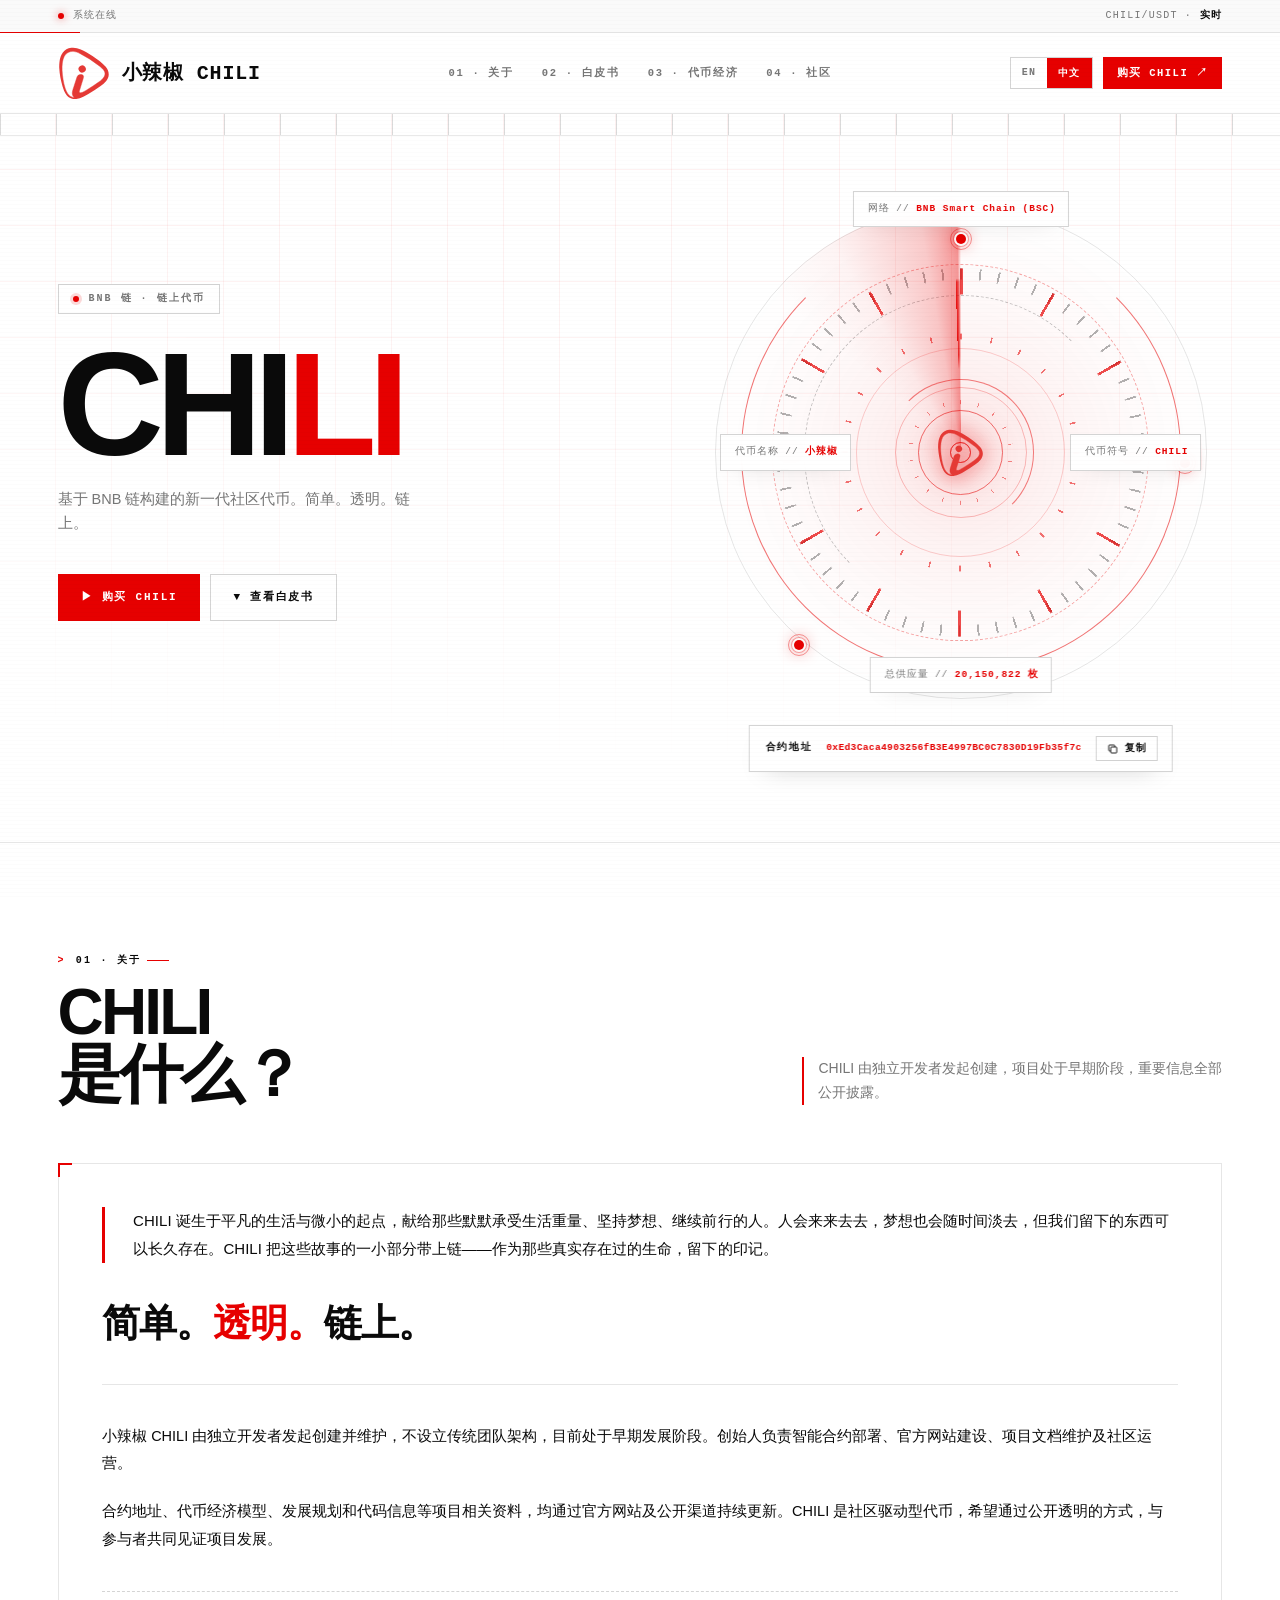
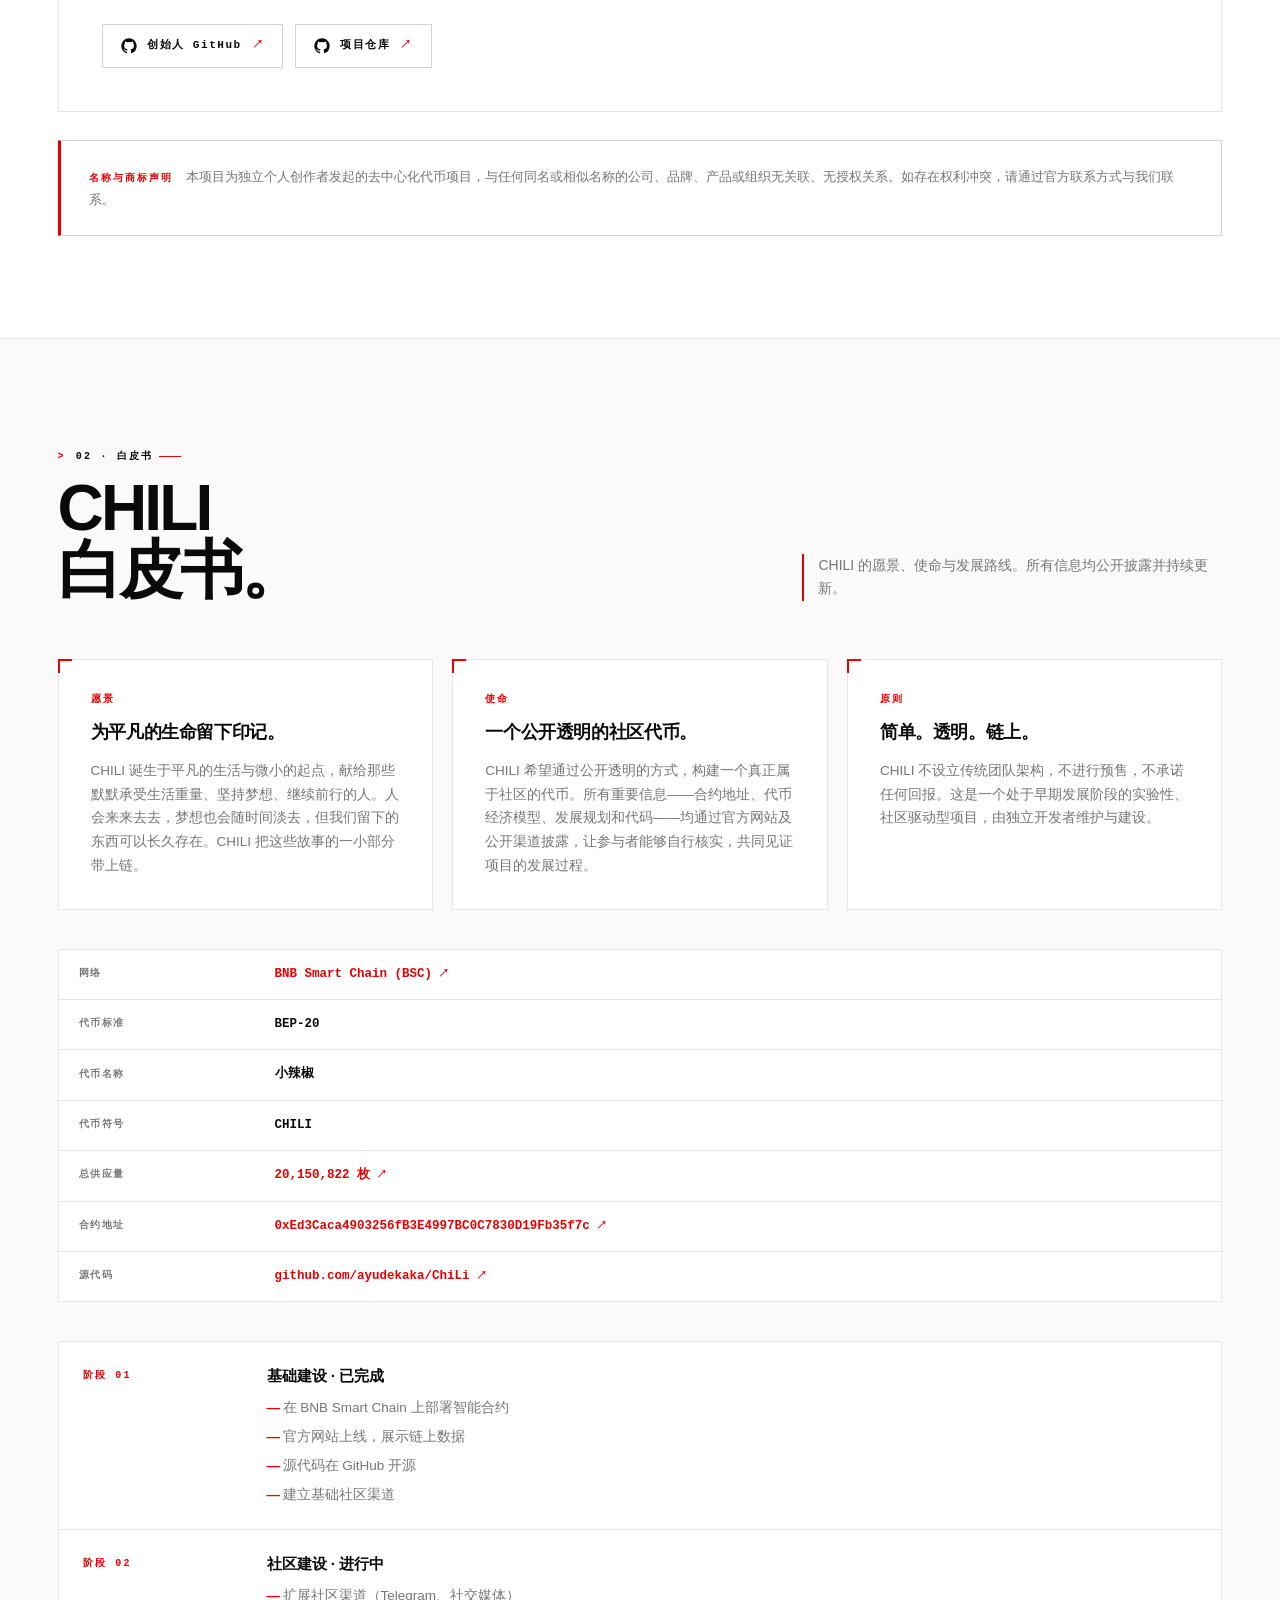
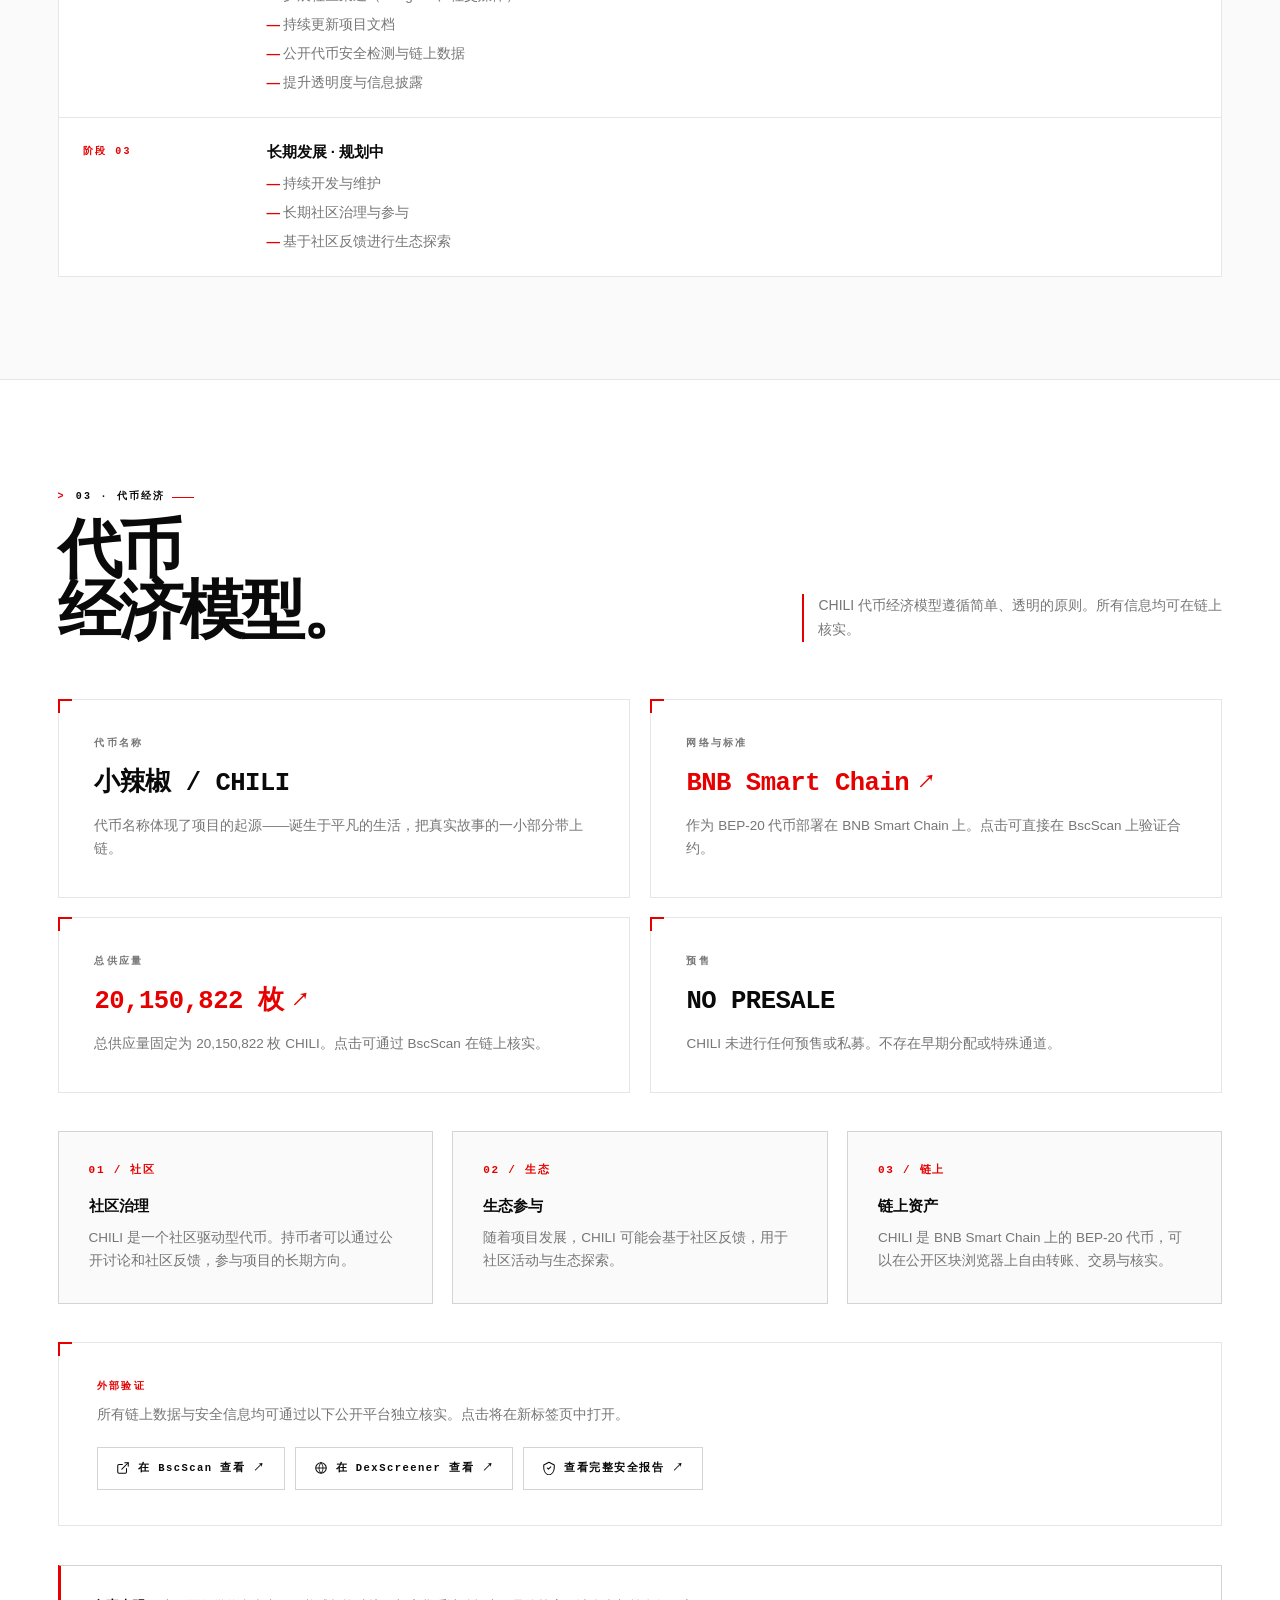
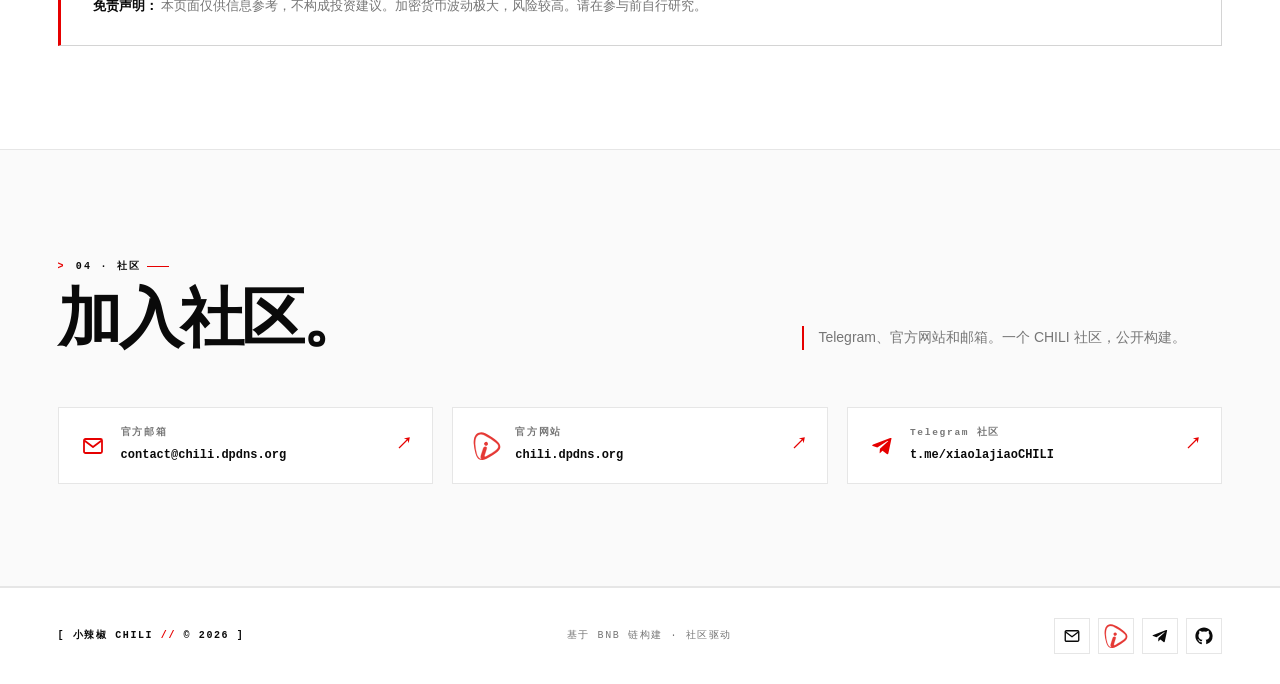
==== index.html @ 94faca59 "Update index.html" ====
<!DOCTYPE html>
<html lang="zh-CN">
<head>
<meta charset="UTF-8">
<meta name="viewport" content="width=device-width, initial-scale=1.0">
<title>小辣椒 CHILI 官方网站</title>

<meta name="description" content="小辣椒 CHILI - 基于 BNB 链构建的社区驱动型代币。简单、透明、链上。">
<meta property="og:title" content="小辣椒 CHILI 官方网站">
<meta property="og:description" content="基于 BNB 链构建的新一代社区代币。简单。透明。链上。">
<meta property="og:type" content="website">
<meta property="og:url" content="https://chili.dpdns.org">
<meta name="twitter:card" content="summary_large_image">

<link rel="icon" type="image/svg+xml" href="logo-red32.svg">
<link rel="apple-touch-icon" href="logo-red32.svg">

<style>

*, *::before, *::after { box-sizing: border-box; }
* { margin: 0; padding: 0; }

html {
  scroll-behavior: smooth;
  -webkit-text-size-adjust: 100%;
}

:root{
  --red:      #e60000;
  --red-hi:   #ff2b2b;
  --red-deep: #8f0000;

  --ink:      #0a0a0a;
  --ink-2:    #1c1c1c;
  --muted:    #767676;
  --muted-2:  #a3a3a3;

  --bg:       #ffffff;
  --bg-2:     #fafafa;
  --bg-3:     #f4f4f4;
  --line:     #e6e6e6;
  --line-2:   #d4d4d4;

  --mono: ui-monospace, SFMono-Regular, "SF Mono", Menlo,
          Consolas, "Liberation Mono", monospace;
  --sans: "Inter", "Helvetica Neue", Arial,
          "PingFang SC", "Microsoft YaHei", sans-serif;

  --pad: clamp(18px, 4.5vw, 60px);
  --sec-y: clamp(70px, 8vw, 120px);
}

body{
  font-family: var(--sans);
  background: var(--bg);
  color: var(--ink);
  line-height: 1.55;
  overflow-x: hidden;
  -webkit-font-smoothing: antialiased;
  font-variant-numeric: tabular-nums;
}

body::before{
  content: "";
  position: fixed;
  inset: 0;
  background: repeating-linear-gradient(
    0deg,
    transparent 0 3px,
    rgba(0,0,0,.012) 3px 4px
  );
  pointer-events: none;
  z-index: 9999;
  mix-blend-mode: multiply;
}

a { color: inherit; text-decoration: none; }

.wrap{
  max-width: 1400px;
  margin-inline: auto;
  padding-inline: var(--pad);
}

section[id]{ scroll-margin-top: 100px; }

@media (prefers-reduced-motion: reduce){
  *, *::before, *::after {
    animation-duration: 0.01ms !important;
    animation-iteration-count: 1 !important;
    transition-duration: 0.01ms !important;
    scroll-behavior: auto !important;
  }
}

/* TOP STATUS BAR */
.topbar{
  border-bottom: 1px solid var(--line);
  background: var(--bg-2);
  position: relative;
}
.topbar::after{
  content: "";
  position: absolute;
  left: 0; bottom: -1px;
  width: 80px; height: 1px;
  background: var(--red);
}
.topbar-inner{
  display: flex;
  align-items: center;
  justify-content: space-between;
  gap: 20px;
  height: 32px;
  font-family: var(--mono);
  font-size: 10px;
  letter-spacing: .12em;
  color: var(--muted);
  white-space: nowrap;
  overflow: hidden;
}
.topbar-inner b{ color: var(--ink); font-weight: 700; margin-left: 6px; }
.topbar-item{ display: inline-flex; align-items: center; gap: 2px; }
.dot{
  display: inline-block;
  width: 6px; height: 6px;
  margin-right: 7px;
  border-radius: 50%;
  background: var(--red);
  box-shadow: 0 0 8px rgba(230,0,0,.6);
  animation: blink 1.6s ease-in-out infinite;
  vertical-align: middle;
}
@keyframes blink{ 50% { opacity: .25; } }

/* NAV */
.navbar{
  position: sticky;
  top: 0;
  z-index: 100;
  background: rgba(255,255,255,.88);
  backdrop-filter: blur(18px) saturate(180%);
  -webkit-backdrop-filter: blur(18px) saturate(180%);
  border-bottom: 1px solid var(--line);
}
.nav-inner{
  display: grid;
  grid-template-columns: 1fr auto 1fr;
  align-items: center;
  gap: 20px;
  height: 80px;
}
.logo{
  justify-self: start;
  font-family: var(--mono);
  font-size: 17px;
  font-weight: 800;
  letter-spacing: .04em;
  color: var(--ink);
  display: inline-flex;
  align-items: center;
  gap: 12px;
}
.logo img{
  display: block;
  width: auto;
  height: 52px;
  max-width: 220px;
  object-fit: contain;
}
.logo-text {
  font-family: var(--mono);
  font-size: 20px;
  font-weight: 800;
  letter-spacing: .04em;
  color: var(--ink);
  white-space: nowrap;
}

.nav-links{
  display: flex;
  align-items: center;
  gap: 2px;
  justify-self: center;
}
.nav-links a{
  padding: 8px 13px;
  font-family: var(--mono);
  font-size: 10.5px;
  font-weight: 600;
  letter-spacing: .16em;
  color: var(--muted);
  transition: color .2s, background .2s;
  position: relative;
}
.nav-links a:hover{
  color: var(--red);
  background: var(--bg-3);
}
.nav-right{
  justify-self: end;
  display: flex;
  align-items: center;
  gap: 10px;
}
.lang-switch{
  display: inline-flex;
  border: 1px solid var(--line-2);
  background: #fff;
  overflow: hidden;
}
.lang-switch button{
  appearance: none;
  background: transparent;
  border: 0;
  padding: 8px 11px;
  font-family: var(--mono);
  font-size: 10px;
  font-weight: 700;
  letter-spacing: .12em;
  color: var(--muted);
  cursor: pointer;
  transition: background .2s, color .2s;
}
.lang-switch button:hover{
  color: var(--ink);
  background: var(--bg-3);
}
.lang-switch button.active{
  background: var(--red);
  color: #fff;
}
.nav-cta{
  display: inline-flex;
  align-items: center;
  gap: 6px;
  padding: 8px 14px;
  background: var(--red);
  color: #fff;
  font-family: var(--mono);
  font-size: 10.5px;
  font-weight: 800;
  letter-spacing: .14em;
  transition: background .25s, transform .25s;
}
.nav-cta:hover{
  background: var(--red-deep);
  transform: translateY(-1px);
}

/* HERO */
.hero{
  position: relative;
  border-bottom: 1px solid var(--line);
  overflow: hidden;
  background: var(--bg);
}
.hero-grid{
  position: absolute;
  inset: 0;
  background-image:
    linear-gradient(rgba(230,0,0,.055) 1px, transparent 1px),
    linear-gradient(90deg, rgba(230,0,0,.055) 1px, transparent 1px);
  background-size: 56px 56px;
  background-position: -1px -1px;
  -webkit-mask-image: radial-gradient(140% 90% at 50% 0%, #000 30%, transparent 100%);
          mask-image: radial-gradient(140% 90% at 50% 0%, #000 30%, transparent 100%);
  pointer-events: none;
}
.hero-ruler{
  position: absolute;
  top: 0; left: 0; right: 0;
  height: 22px;
  border-bottom: 1px solid var(--line);
  background-image: repeating-linear-gradient(
    90deg,
    var(--line-2) 0 1px,
    transparent 1px 56px
  );
  pointer-events: none;
  opacity: .85;
}
.hero-inner{
  position: relative;
  display: grid;
  grid-template-columns: 1.06fr .94fr;
  align-items: center;
  gap: clamp(24px, 4vw, 64px);
  padding-block: clamp(52px, 6vw, 92px) clamp(96px, 10vw, 140px);
  min-height: min(700px, 88vh);
}
.hero-eyebrow{
  display: inline-flex;
  align-items: center;
  gap: 10px;
  padding: 6px 14px;
  border: 1px solid var(--line-2);
  background: #fff;
  font-family: var(--mono);
  font-size: 10px;
  font-weight: 600;
  letter-spacing: .2em;
  color: var(--muted);
}
.hero-eyebrow i{
  width: 6px; height: 6px;
  border-radius: 50%;
  background: var(--red);
  box-shadow: 0 0 0 3px rgba(230,0,0,.15);
  animation: pulse 2.2s ease-in-out infinite;
}
@keyframes pulse{ 50% { box-shadow: 0 0 0 9px rgba(230,0,0,0); } }
.hero-title{
  font-family: var(--sans);
  font-size: clamp(76px, 11.5vw, 176px);
  line-height: .82;
  letter-spacing: -.055em;
  font-weight: 900;
  color: var(--ink);
  margin: clamp(20px, 2.4vw, 30px) 0 clamp(18px, 1.8vw, 26px);
  position: relative;
}
.hero-title span{ color: var(--red); }
.hero-desc{
  max-width: 44ch;
  font-size: clamp(14.5px, 1.05vw, 16.5px);
  line-height: 1.65;
  color: var(--muted);
}
.hero-actions{
  display: flex;
  flex-wrap: wrap;
  gap: 10px;
  margin-top: clamp(26px, 3vw, 38px);
}
.btn{
  display: inline-flex;
  align-items: center;
  justify-content: center;
  gap: 8px;
  padding: 14px 22px;
  border: 1px solid transparent;
  font-family: var(--mono);
  font-size: 11px;
  font-weight: 800;
  letter-spacing: .16em;
  transition: transform .22s, background .22s,
              border-color .22s, color .22s;
  position: relative;
  cursor: pointer;
}
.btn-primary{
  background: var(--red);
  color: #fff;
}
.btn-primary:hover{
  background: var(--red-deep);
  transform: translateY(-2px);
}
.btn-outline{
  background: #fff;
  border-color: var(--line-2);
  color: var(--ink);
}
.btn-outline:hover{
  border-color: var(--ink);
  background: var(--bg-3);
  transform: translateY(-2px);
}

/* HERO VISUAL */
.hero-visual{
  position: relative;
  width: 100%;
  max-width: 620px;
  aspect-ratio: 1 / 1;
  justify-self: center;
  display: grid;
  place-items: center;
  isolation: isolate;
}
.hero-visual::before{
  content: "";
  position: absolute;
  width: 100%;
  aspect-ratio: 1;
  border-radius: 50%;
  background: radial-gradient(circle,
    rgba(230,0,0,.1) 0%,
    rgba(230,0,0,.045) 28%,
    rgba(230,0,0,.015) 48%,
    transparent 68%);
  filter: blur(14px);
  z-index: 0;
}
.hv-ticks{
  position: absolute;
  inset: 0;
  border-radius: 50%;
  background: repeating-conic-gradient(
    from 0deg,
    rgba(0,0,0,.3) 0deg 0.6deg,
    transparent 0.6deg 6deg
  );
  -webkit-mask: radial-gradient(circle,
    transparent 46.5%, #000 47%, #000 49.6%, transparent 50%);
          mask: radial-gradient(circle,
    transparent 46.5%, #000 47%, #000 49.6%, transparent 50%);
  pointer-events: none;
}
.hv-ticks-major{
  position: absolute;
  inset: 0;
  border-radius: 50%;
  background: repeating-conic-gradient(
    from 0deg,
    rgba(230,0,0,.7) 0deg 0.9deg,
    transparent 0.9deg 30deg
  );
  -webkit-mask: radial-gradient(circle,
    transparent 42.5%, #000 43%, #000 49.6%, transparent 50%);
          mask: radial-gradient(circle,
    transparent 42.5%, #000 43%, #000 49.6%, transparent 50%);
  pointer-events: none;
}
.hv-ticks-inner{
  position: absolute;
  inset: 18%;
  border-radius: 50%;
  background: repeating-conic-gradient(
    from 0deg,
    rgba(230,0,0,.55) 0deg 0.8deg,
    transparent 0.8deg 15deg
  );
  -webkit-mask: radial-gradient(circle,
    transparent 47.5%, #000 48%, #000 50%, transparent 50.4%);
          mask: radial-gradient(circle,
    transparent 47.5%, #000 48%, #000 50%, transparent 50.4%);
  pointer-events: none;
}
.hv-ticks-center{
  position: absolute;
  inset: 36%;
  border-radius: 50%;
  background: repeating-conic-gradient(
    from 0deg,
    rgba(230,0,0,.45) 0deg 1deg,
    transparent 1deg 20deg
  );
  -webkit-mask: radial-gradient(circle,
    transparent 46%, #000 47%, #000 50%, transparent 51%);
          mask: radial-gradient(circle,
    transparent 46%, #000 47%, #000 50%, transparent 51%);
  pointer-events: none;
}
.hv-ring-outer{
  position: absolute;
  inset: 3%;
  border-radius: 50%;
  border: 1px solid rgba(0,0,0,.1);
  pointer-events: none;
}
.hv-ring-mid{
  position: absolute;
  inset: 14%;
  border-radius: 50%;
  border: 1px dashed rgba(230,0,0,.35);
  pointer-events: none;
}
.hv-ring-inner{
  position: absolute;
  inset: 30%;
  border-radius: 50%;
  border: 1px solid rgba(230,0,0,.18);
  pointer-events: none;
}
.hv-orbit-a{
  position: absolute;
  inset: 8%;
  border-radius: 50%;
  border: 1.5px solid rgba(230,0,0,.55);
  border-top-color: transparent;
  animation: hvSpin 22s linear infinite;
  pointer-events: none;
}
.hv-orbit-b{
  position: absolute;
  inset: 20%;
  border-radius: 50%;
  border: 1px dashed rgba(0,0,0,.24);
  border-bottom-color: transparent;
  border-right-color: transparent;
  animation: hvSpin 32s linear infinite reverse;
  pointer-events: none;
}
.hv-orbit-c{
  position: absolute;
  inset: 36%;
  border-radius: 50%;
  border: 1px solid rgba(230,0,0,.5);
  border-left-color: transparent;
  border-bottom-color: transparent;
  animation: hvSpin 14s linear infinite;
  pointer-events: none;
}
@keyframes hvSpin{ to { transform: rotate(360deg); } }
.hv-scan{
  position: absolute;
  inset: 3%;
  border-radius: 50%;
  background: conic-gradient(
    from 0deg,
    transparent 0deg,
    transparent 310deg,
    rgba(230,0,0,.04) 328deg,
    rgba(230,0,0,.2) 350deg,
    rgba(230,0,0,.4) 359deg,
    transparent 360deg
  );
  animation: hvSpin 9s linear infinite;
  pointer-events: none;
  z-index: 3;
}
.hv-scan::after{
  content: "";
  position: absolute;
  inset: 0;
  border-radius: 50%;
  background: conic-gradient(
    from 358.2deg,
    rgba(230,0,0,.9) 0deg,
    transparent 1.8deg,
    transparent 360deg
  );
  -webkit-mask: radial-gradient(circle,
    transparent 24%, #000 28%, #000 49%, transparent 50%);
          mask: radial-gradient(circle,
    transparent 24%, #000 28%, #000 49%, transparent 50%);
}

.hv-core{
  position: relative;
  z-index: 6;
  width: 9%;
  aspect-ratio: 1;
  display: grid;
  place-items: center;
  animation: hvCorePulse 2.6s ease-in-out infinite;
}
.hv-core img{
  width: 100%;
  height: 100%;
  display: block;
  object-fit: contain;
  filter: drop-shadow(0 0 10px rgba(230,0,0,.75))
          drop-shadow(0 0 22px rgba(230,0,0,.35));
}
.hv-core::before{
  content: "";
  position: absolute;
  inset: -40%;
  border-radius: 50%;
  border: 1px solid rgba(230,0,0,.55);
  animation: hvRing 2.6s ease-out infinite;
  pointer-events: none;
}
.hv-core::after{
  content: "";
  position: absolute;
  inset: -90%;
  border-radius: 50%;
  border: 1px solid rgba(230,0,0,.25);
  animation: hvRing 2.6s ease-out 1.3s infinite;
  pointer-events: none;
}
@keyframes hvCorePulse{
  0%, 100% { transform: scale(1); }
  50%      { transform: scale(1.1); }
}
@keyframes hvRing{
  0%   { transform: scale(.7); opacity: .9; }
  100% { transform: scale(1.6); opacity: 0; }
}

.hv-halo{
  position: absolute;
  width: 4%;
  aspect-ratio: 1;
  border-radius: 50%;
  border: 1px solid rgba(230,0,0,.5);
  z-index: 5;
  pointer-events: none;
  animation: hvHalo 4.4s ease-out infinite;
}
.hv-halo-2{ animation-delay: 2.2s; }
@keyframes hvHalo{
  0%   { transform: scale(.8); opacity: .85; }
  100% { transform: scale(7); opacity: 0; }
}
.hv-node{
  position: absolute;
  width: 12px; height: 12px;
  z-index: 7;
  pointer-events: none;
}
.hv-node::before{
  content: "";
  position: absolute;
  inset: 50%;
  width: 10px; height: 10px;
  margin: -5px 0 0 -5px;
  border-radius: 50%;
  background: var(--red);
  box-shadow:
    0 0 0 2px rgba(255,255,255,.95),
    0 0 0 3px rgba(230,0,0,.3),
    0 0 16px rgba(230,0,0,.9);
  animation: hvNodePulse 3s ease-in-out infinite;
}
.hv-node::after{
  content: "";
  position: absolute;
  inset: 50%;
  width: 22px; height: 22px;
  margin: -11px 0 0 -11px;
  border: 1px solid rgba(230,0,0,.4);
  border-radius: 50%;
  animation: hvNodeHalo 3s ease-out infinite;
}
@keyframes hvNodePulse{ 50% { transform: scale(.6); opacity: .65; } }
@keyframes hvNodeHalo{
  0%   { transform: scale(.55); opacity: .9; }
  100% { transform: scale(1.7); opacity: 0; }
}
.hv-node-1{ top: 8%;  left: 50%; margin-left: -6px; }
.hv-node-1::before{ animation-delay: 0s; }
.hv-node-2{ top: 52%;  right: 6%; margin-top: -6px; }
.hv-node-2::before{ animation-delay: 1.1s; }
.hv-node-3{ bottom: 12%; left: 18%; }
.hv-node-3::before{ animation-delay: 2.2s; }

/* READOUT */
.readout{
  position: absolute;
  z-index: 8;
  padding: 8px 12px 8px 14px;
  border: 1px solid var(--line-2);
  background: rgba(255,255,255,.94);
  backdrop-filter: blur(10px);
  -webkit-backdrop-filter: blur(10px);
  font-family: var(--mono);
  font-size: 9.5px;
  line-height: 1.9;
  letter-spacing: .1em;
  color: var(--muted);
  white-space: nowrap;
  box-shadow: 0 8px 22px -16px rgba(0,0,0,.35);
}
.readout b{ color: var(--ink); font-weight: 700; }
.readout b.red{ color: var(--red); }

.readout-1{ top: 0;    left: 50%; transform: translateX(-50%); }
.readout-2{ top: 50%;  left: 4%;  transform: translateY(-50%); }
.readout-5{ top: 50%;  right: 4%; transform: translateY(-50%); }
.readout-3{ bottom: 4%; left: 50%; transform: translateX(-50%); }

.contract-strip{
  position: absolute;
  left: 50%;
  bottom: -58px;
  transform: translateX(-50%);
  z-index: 9;
  display: inline-flex;
  align-items: center;
  gap: 14px;
  padding: 10px 14px 10px 16px;
  border: 1px solid var(--line-2);
  background: rgba(255,255,255,.96);
  backdrop-filter: blur(10px);
  -webkit-backdrop-filter: blur(10px);
  font-family: var(--mono);
  font-size: 9.5px;
  letter-spacing: .08em;
  color: var(--muted);
  white-space: nowrap;
  box-shadow: 0 10px 26px -18px rgba(0,0,0,.35);
}
.contract-strip-label{
  font-weight: 700;
  letter-spacing: .18em;
  color: var(--ink);
}
.contract-strip-value{
  color: var(--red);
  font-weight: 700;
  letter-spacing: .04em;
}
.contract-strip-copy{
  display: inline-flex;
  align-items: center;
  gap: 6px;
  padding: 5px 10px;
  border: 1px solid var(--line-2);
  background: #fff;
  color: var(--ink);
  font-family: var(--mono);
  font-size: 9.5px;
  font-weight: 700;
  letter-spacing: .12em;
  cursor: pointer;
  transition: color .2s, border-color .2s, background .2s;
}
.contract-strip-copy:hover{
  color: var(--red);
  border-color: var(--red);
  background: var(--bg-2);
}
.contract-strip-copy svg{
  width: 12px;
  height: 12px;
  display: block;
}
.contract-strip-copy.copied{
  color: var(--red);
  border-color: var(--red);
  background: var(--bg-2);
}

/* SECTION */
.section{
  padding-block: var(--sec-y);
  border-bottom: 1px solid var(--line);
  position: relative;
  background: #ffffff;
}
.section--soft{ background: var(--bg-2); }

.section-head{
  display: grid;
  grid-template-columns: minmax(0, 1fr) minmax(0, 420px);
  align-items: end;
  gap: clamp(20px, 4vw, 60px);
  margin-bottom: clamp(36px, 4.5vw, 64px);
  position: relative;
  z-index: 1;
}
.section-tag{
  display: inline-flex;
  align-items: center;
  gap: 10px;
  margin-bottom: 14px;
  font-family: var(--mono);
  font-size: 10px;
  font-weight: 700;
  letter-spacing: .22em;
  color: var(--ink);
}
.section-tag::before{
  content: ">";
  color: var(--red);
  font-weight: 900;
}
.section-tag::after{
  content: "";
  width: 22px; height: 1px;
  background: var(--red);
  margin-left: -4px;
}
.section-title{
  font-size: clamp(38px, 5vw, 64px);
  line-height: .96;
  letter-spacing: -.045em;
  font-weight: 900;
  color: var(--ink);
  position: relative;
}
.section-lead{
  font-size: clamp(14px, 1.02vw, 15.5px);
  line-height: 1.7;
  color: var(--muted);
  padding-left: 14px;
  border-left: 2px solid var(--red);
}

/* ================= 关于 区域（与其他页面统一风格） ================= */

/* 主卡片：与 wp-card / token-verify 一致的左上角标 */
.about-card{
  padding: clamp(28px, 3.4vw, 48px);
  border: 1px solid var(--line);
  background: #fff;
  position: relative;
}
.about-card::before{
  content: "";
  position: absolute;
  top: -1px; left: -1px;
  width: 14px; height: 14px;
  border-top: 2px solid var(--red);
  border-left: 2px solid var(--red);
}

/* 宣言引文 */
.about-quote{
  margin: 0 0 clamp(28px, 3vw, 40px) 0;
  padding-left: clamp(20px, 2.4vw, 28px);
  border-left: 3px solid var(--red);
}
.about-quote p{
  font-size: clamp(15px, 1.08vw, 17px);
  line-height: 1.85;
  color: var(--ink);
  font-weight: 500;
  letter-spacing: .003em;
}

/* 口号 */
.about-slogan{
  margin: 0 0 clamp(28px, 3vw, 40px);
  padding-bottom: clamp(28px, 3vw, 40px);
  border-bottom: 1px solid var(--line);
  font-size: clamp(26px, 3vw, 40px);
  line-height: 1.15;
  letter-spacing: -.025em;
  font-weight: 900;
  color: var(--ink);
}
.about-slogan em{
  font-style: normal;
  color: var(--red);
}

/* 说明段落 */
.about-body{
  display: flex;
  flex-direction: column;
  gap: clamp(14px, 1.6vw, 20px);
}
.about-body p{
  font-size: clamp(14.5px, 1.05vw, 16px);
  line-height: 1.9;
  color: var(--ink);
}

/* 链接按钮行 */
.about-cta{
  margin-top: clamp(28px, 3vw, 40px);
  padding-top: clamp(24px, 2.8vw, 32px);
  border-top: 1px dashed var(--line-2);
  display: flex;
  flex-wrap: wrap;
  gap: 12px;
}
.about-cta-link{
  display: inline-flex;
  align-items: center;
  gap: 10px;
  padding: 12px 18px;
  border: 1px solid var(--line-2);
  background: #fff;
  font-family: var(--mono);
  font-size: 11px;
  font-weight: 700;
  letter-spacing: .14em;
  color: var(--ink);
  transition: border-color .22s, color .22s, background .22s, transform .22s;
}
.about-cta-link:hover{
  border-color: var(--red);
  color: var(--red);
  background: var(--bg-2);
  transform: translateY(-1px);
}
.about-cta-link svg{
  width: 16px;
  height: 16px;
  display: block;
  flex: 0 0 auto;
}
.about-cta-link::after{
  content: "↗";
  color: var(--red);
  font-weight: 900;
}

/* 脚注：商标声明（与 token-disclaimer 一致） */
.about-footnote{
  margin-top: clamp(20px, 2.4vw, 28px);
  padding: clamp(18px, 2.2vw, 24px) clamp(20px, 2.4vw, 28px);
  border: 1px solid var(--line-2);
  border-left: 3px solid var(--red);
  background: #fff;
  font-size: clamp(12.5px, 1vw, 14px);
  line-height: 1.8;
  color: var(--muted);
}
.about-footnote .label{
  display: inline-block;
  font-family: var(--mono);
  font-size: 10px;
  font-weight: 700;
  letter-spacing: .2em;
  color: var(--red);
  margin-right: 10px;
  text-transform: uppercase;
}

/* ================= 关于 结束 ================= */

/* 白皮书 */
.wp-grid{
  display: grid;
  grid-template-columns: repeat(3, 1fr);
  gap: clamp(14px, 1.5vw, 20px);
}
.wp-card{
  padding: clamp(22px, 2.6vw, 32px);
  border: 1px solid var(--line);
  background: #fff;
  position: relative;
}
.wp-card::before{
  content: "";
  position: absolute;
  top: -1px; left: -1px;
  width: 14px; height: 14px;
  border-top: 2px solid var(--red);
  border-left: 2px solid var(--red);
}
.wp-card-tag{
  font-family: var(--mono);
  font-size: 10px;
  font-weight: 700;
  letter-spacing: .22em;
  color: var(--red);
  margin-bottom: 12px;
}
.wp-card-title{
  font-size: clamp(17px, 1.4vw, 20px);
  font-weight: 800;
  letter-spacing: -.02em;
  color: var(--ink);
  margin-bottom: 12px;
}
.wp-card p{
  font-size: clamp(13.5px, 1vw, 15px);
  line-height: 1.75;
  color: var(--muted);
}

.wp-tech{
  margin-top: clamp(28px, 3vw, 40px);
  border: 1px solid var(--line);
  background: #fff;
}
.wp-tech-row{
  display: grid;
  grid-template-columns: minmax(0, 180px) minmax(0, 1fr);
  gap: 16px;
  padding: 15px 20px;
  border-bottom: 1px solid var(--line);
  align-items: center;
}
.wp-tech-row:last-child{ border-bottom: none; }
.wp-tech-label{
  font-family: var(--mono);
  font-size: 9.5px;
  font-weight: 700;
  letter-spacing: .16em;
  color: var(--muted);
}
.wp-tech-value{
  font-family: var(--mono);
  font-size: 12.5px;
  font-weight: 700;
  color: var(--ink);
  word-break: break-all;
}
.wp-tech-value.red{ color: var(--red); }

.wp-tech-value.link{
  color: var(--red);
  display: inline-flex;
  align-items: center;
  gap: 6px;
  transition: color .2s;
}
.wp-tech-value.link:hover{
  color: var(--red-deep);
}
.wp-tech-value.link::after{
  content: "↗";
  font-weight: 900;
  font-size: 11px;
}

.wp-roadmap{
  margin-top: clamp(28px, 3vw, 40px);
  border: 1px solid var(--line);
  background: #fff;
}
.wp-roadmap-item{
  display: grid;
  grid-template-columns: minmax(0, 160px) minmax(0, 1fr);
  gap: 24px;
  padding: 22px 24px;
  border-bottom: 1px solid var(--line);
  align-items: start;
}
.wp-roadmap-item:last-child{ border-bottom: none; }
.wp-roadmap-phase{
  font-family: var(--mono);
  font-size: 10px;
  font-weight: 700;
  letter-spacing: .22em;
  color: var(--red);
  padding-top: 4px;
}
.wp-roadmap-body h4{
  font-size: 15px;
  font-weight: 800;
  color: var(--ink);
  margin-bottom: 10px;
}
.wp-roadmap-body ul{
  list-style: none;
  display: flex;
  flex-direction: column;
  gap: 6px;
}
.wp-roadmap-body li{
  font-size: 13.5px;
  line-height: 1.7;
  color: var(--muted);
  padding-left: 16px;
  position: relative;
}
.wp-roadmap-body li::before{
  content: "—";
  position: absolute;
  left: 0;
  color: var(--red);
  font-weight: 700;
}

/* 代币经济 */
.token-grid{
  display: grid;
  grid-template-columns: repeat(2, 1fr);
  gap: clamp(14px, 1.5vw, 20px);
}
.token-card{
  padding: clamp(24px, 2.8vw, 36px);
  border: 1px solid var(--line);
  background: #fff;
  position: relative;
  display: block;
  transition: border-color .25s, transform .25s, box-shadow .25s;
}
.token-card::before{
  content: "";
  position: absolute;
  top: -1px; left: -1px;
  width: 14px; height: 14px;
  border-top: 2px solid var(--red);
  border-left: 2px solid var(--red);
}
a.token-card:hover{
  border-color: var(--red);
  transform: translateY(-2px);
  box-shadow: 0 12px 28px -22px rgba(230,0,0,.55);
}
.token-card-label{
  font-family: var(--mono);
  font-size: 10px;
  font-weight: 700;
  letter-spacing: .22em;
  color: var(--muted);
  margin-bottom: 12px;
}
.token-card-value{
  font-family: var(--mono);
  font-size: clamp(20px, 2vw, 28px);
  font-weight: 800;
  color: var(--ink);
  letter-spacing: -.02em;
  word-break: break-all;
}
.token-card-value.red{ color: var(--red); }
.token-card-value.link{
  color: var(--red);
  display: inline-flex;
  align-items: center;
  gap: 8px;
}
.token-card-value.link::after{
  content: "↗";
  font-weight: 900;
  font-size: 0.7em;
}
.token-card-sub{
  font-size: 13.5px;
  line-height: 1.7;
  color: var(--muted);
  margin-top: 12px;
}

.token-use{
  margin-top: clamp(28px, 3vw, 40px);
  display: grid;
  grid-template-columns: repeat(3, 1fr);
  gap: clamp(14px, 1.5vw, 20px);
}
.token-use-item{
  padding: clamp(22px, 2.4vw, 30px);
  border: 1px solid var(--line-2);
  background: var(--bg-2);
}
.token-use-icon{
  font-family: var(--mono);
  font-size: 11px;
  font-weight: 900;
  color: var(--red);
  letter-spacing: .16em;
  margin-bottom: 14px;
}
.token-use-title{
  font-size: 15px;
  font-weight: 800;
  color: var(--ink);
  margin-bottom: 10px;
}
.token-use p{
  font-size: 13.5px;
  line-height: 1.7;
  color: var(--muted);
}

.token-verify{
  margin-top: clamp(28px, 3vw, 40px);
  padding: clamp(24px, 2.8vw, 36px) clamp(24px, 3vw, 40px);
  border: 1px solid var(--line);
  background: #fff;
  position: relative;
}
.token-verify::before{
  content: "";
  position: absolute;
  top: -1px; left: -1px;
  width: 14px; height: 14px;
  border-top: 2px solid var(--red);
  border-left: 2px solid var(--red);
}
.token-verify-title{
  font-family: var(--mono);
  font-size: 10px;
  font-weight: 700;
  letter-spacing: .22em;
  color: var(--red);
  margin-bottom: 10px;
}
.token-verify-desc{
  font-size: clamp(13.5px, 1vw, 15px);
  line-height: 1.7;
  color: var(--muted);
  margin-bottom: 20px;
}
.token-verify-actions{
  display: flex;
  flex-wrap: wrap;
  gap: 10px;
}
.verify-action{
  display: inline-flex;
  align-items: center;
  gap: 8px;
  padding: 12px 18px;
  border: 1px solid var(--line-2);
  background: #fff;
  font-family: var(--mono);
  font-size: 10.5px;
  font-weight: 700;
  letter-spacing: .14em;
  color: var(--ink);
  transition: color .2s, border-color .2s, background .2s, transform .2s;
}
.verify-action:hover{
  color: var(--red);
  border-color: var(--red);
  background: var(--bg-2);
  transform: translateY(-1px);
}
.verify-action svg{
  width: 14px;
  height: 14px;
  display: block;
}

.token-disclaimer{
  margin-top: clamp(28px, 3vw, 40px);
  padding: clamp(20px, 2.4vw, 28px) clamp(22px, 2.6vw, 32px);
  border: 1px solid var(--line-2);
  border-left: 3px solid var(--red);
  background: #fff;
}
.token-disclaimer p{
  font-size: clamp(13px, 1vw, 14.5px);
  line-height: 1.8;
  color: var(--muted);
}
.token-disclaimer strong{
  color: var(--ink);
  font-weight: 800;
}

/* 社区 */
.contact-links{
  display: grid;
  grid-template-columns: repeat(3, 1fr);
  gap: clamp(14px, 1.5vw, 20px);
  margin-top: clamp(28px, 3vw, 40px);
  position: relative;
  z-index: 1;
}
.contact-link{
  display: flex;
  align-items: center;
  justify-content: space-between;
  gap: 16px;
  padding: 18px 20px;
  border: 1px solid var(--line);
  background: #fff;
  transition: transform .25s, border-color .25s, box-shadow .25s;
}
.contact-link:hover{
  transform: translateY(-3px);
  border-color: var(--red);
  box-shadow: 0 12px 28px -22px rgba(230,0,0,.55);
}
.contact-link-main{
  display: flex;
  align-items: center;
  gap: 14px;
  min-width: 0;
}
.contact-link-icon{
  width: 28px;
  height: 28px;
  flex: 0 0 28px;
  display: grid;
  place-items: center;
  color: var(--red);
}
.contact-link-icon img{
  width: 28px;
  height: 28px;
  display: block;
  object-fit: contain;
}
.contact-link-icon svg{
  width: 24px;
  height: 24px;
  display: block;
}
.contact-link-label{
  font-family: var(--mono);
  font-size: 9.5px;
  font-weight: 700;
  letter-spacing: .18em;
  color: var(--muted);
}
.contact-link-value{
  margin-top: 5px;
  font-family: var(--mono);
  font-size: 12px;
  font-weight: 700;
  color: var(--ink);
  word-break: break-all;
}
.contact-link-arrow{
  color: var(--red);
  font-family: var(--mono);
  font-weight: 900;
  flex: 0 0 auto;
}

/* FOOTER */
footer{
  padding-block: 30px;
  background: #fff;
  border-top: 1px solid var(--line);
  position: relative;
}
.footer-inner{
  display: flex;
  flex-wrap: wrap;
  align-items: center;
  justify-content: space-between;
  gap: 16px;
  font-family: var(--mono);
  font-size: 10px;
  letter-spacing: .16em;
  color: var(--muted);
}
.footer-inner .brand{ color: var(--ink); font-weight: 700; }
.footer-inner .brand em{ color: var(--red); font-style: normal; }
.footer-links{
  display: flex;
  align-items: center;
  gap: 8px;
}
.footer-links a{
  display: inline-grid;
  place-items: center;
  width: 36px;
  height: 36px;
  border: 1px solid var(--line);
  background: #fff;
  color: var(--ink);
  transition: color .2s, border-color .2s,
              background .2s, transform .2s;
}
.footer-links a img{
  width: 24px;
  height: 24px;
  display: block;
  object-fit: contain;
}
.footer-links a svg{
  width: 18px;
  height: 18px;
  display: block;
}
.footer-links a:hover{
  color: var(--red);
  border-color: var(--red);
  background: var(--bg-2);
  transform: translateY(-2px);
}

/* RESPONSIVE */
@media (max-width: 1080px){
  .nav-links{ display: none; }
  .nav-inner{ grid-template-columns: 1fr auto; }

  .hero-inner{
    grid-template-columns: 1fr;
    min-height: auto;
    padding-block: 52px 60px 120px;
    gap: 60px;
  }
  .hero-visual{ max-width: 460px; }

  .section-head{
    grid-template-columns: 1fr;
    align-items: start;
    gap: 18px;
  }

  .wp-grid{ grid-template-columns: 1fr; }
  .token-grid{ grid-template-columns: 1fr; }
  .token-use{ grid-template-columns: 1fr; }

  .contact-links{ grid-template-columns: 1fr; }
}

@media (max-width: 680px){
  .topbar-inner{
    gap: 6px;
    font-size: 10px;
    letter-spacing: .02em;
    height: 28px;
    justify-content: space-between;
  }
  .topbar-inner b{ margin-left: 3px; }
  .topbar-item{ gap: 1px; }
  .dot{
    width: 5px; height: 5px;
    margin-right: 4px;
  }

  .hero-ruler{ display: none; }

  .hero-title{ letter-spacing: -.045em; }

  .hero-visual{ max-width: 320px; }

  .readout{ font-size: 8.5px; padding: 7px 10px 7px 12px; }

  .readout-1{
    top: -2%;
    left: 50%;
    transform: translateX(-50%);
  }
  .readout-2{ top: 45%; left: 0; transform: translateY(-50%); }
  .readout-5{ top: 45%; right: 0; transform: translateY(-50%); }
  .readout-3{ bottom: 4%; left: 50%; transform: translateX(-50%); }

  .contract-strip{
    bottom: -70px;
    gap: 8px;
    padding: 8px 10px 8px 12px;
    font-size: 8px;
    max-width: calc(100% - 16px);
  }
  .contract-strip-value{
    max-width: 130px;
    overflow: hidden;
    text-overflow: ellipsis;
  }
  .contract-strip-copy{
    padding: 4px 8px;
    font-size: 8px;
  }
  .contract-strip-copy svg{ width: 10px; height: 10px; }

  .wp-tech-row{
    display: block;
    padding: 16px 18px;
  }
  .wp-tech-label{
    display: block;
    margin-bottom: 8px;
    font-size: 9px;
    letter-spacing: .22em;
    color: var(--muted-2);
  }
  .wp-tech-value{
    display: block;
    font-size: 13px;
    line-height: 1.5;
  }

  .wp-roadmap-item{
    grid-template-columns: 1fr;
    gap: 10px;
    padding: 20px 20px;
  }
  .wp-roadmap-phase{ padding-top: 0; }

  .hero-actions{
    flex-direction: row;
    flex-wrap: nowrap;
    align-items: stretch;
    gap: 8px;
  }
  .btn{
    flex: 1 1 0;
    width: auto;
    padding: 12px 10px;
    font-size: 10px;
    letter-spacing: .1em;
    gap: 6px;
  }

  .nav-inner{ height: 64px; }
  .logo img{ height: 36px; max-width: 150px; }
  .logo-text { font-size: 14px; }
  .nav-cta{
    padding: 7px 10px;
    font-size: 9px;
    letter-spacing: .1em;
  }
  .lang-switch button{ padding: 6px 7px; font-size: 9px; }

  footer{
    padding-block: 40px;
  }
  .footer-inner{
    flex-direction: column;
    align-items: center;
    justify-content: center;
    gap: 20px;
    text-align: center;
  }
  .footer-inner .brand{ order: 1; }
  .footer-inner > span[data-en]{ order: 2; }
  .footer-links{
    order: 3;
    gap: 14px;
  }

  /* 关于区域移动端微调 */
  .about-quote{
    padding-left: 16px;
  }
  .about-cta{
    flex-direction: column;
    align-items: stretch;
  }
  .about-cta-link{
    justify-content: space-between;
    width: 100%;
  }
  .about-footnote .label{
    display: block;
    margin-bottom: 6px;
  }

  .verify-action{
    flex: 1 1 100%;
    justify-content: center;
  }
}
</style>
</head>

<body>
<!-- TOP STATUS BAR -->
<div class="topbar">
  <div class="wrap topbar-inner">
    <span class="topbar-item">
      <i class="dot"></i>
      <span data-en="SYSTEM ONLINE" data-zh="系统在线">系统在线</span>
    </span>
    <span class="topbar-item" data-en-html="CHILI/USDT · <b>LIVE</b>"
          data-zh-html="CHILI/USDT · <b>实时</b>">
      CHILI/USDT · <b>实时</b>
    </span>
  </div>
</div>

<!-- NAV -->
<nav class="navbar">
  <div class="wrap nav-inner">
    <a class="logo" href="#" aria-label="小辣椒 CHILI">
      <img src="logo-red32.svg" alt="小辣椒 CHILI">
      <span class="logo-text" data-en="CHILI" data-zh="小辣椒 CHILI">小辣椒 CHILI</span>
    </a>

    <div class="nav-links">
      <a href="#about" data-en="01 · ABOUT" data-zh="01 · 关于">01 · 关于</a>
      <a href="#whitepaper" data-en="02 · WHITEPAPER" data-zh="02 · 白皮书">02 · 白皮书</a>
      <a href="#tokenomics" data-en="03 · TOKENOMICS" data-zh="03 · 代币经济">03 · 代币经济</a>
      <a href="#community" data-en="04 · COMMUNITY" data-zh="04 · 社区">04 · 社区</a>
    </div>

    <div class="nav-right">
      <div class="lang-switch" role="group" aria-label="Language">
        <button type="button" data-lang="en">EN</button>
        <button type="button" data-lang="zh" class="active">中文</button>
      </div>
      <a class="nav-cta"
         href="https://dexscreener.com/bsc/0xEd3Caca4903256fB3E4997BC0C7830D19Fb35f7c"
         target="_blank" rel="noopener"
         data-en="BUY CHILI ↗" data-zh="购买 CHILI ↗">
        购买 CHILI ↗
      </a>
    </div>
  </div>
</nav>

<!-- HERO -->
<header class="hero">
  <div class="hero-grid"></div>
  <div class="hero-ruler"></div>
  <div class="wrap hero-inner">
    <div class="hero-content">
      <div class="hero-eyebrow"
           data-en-html="<i></i> BNB CHAIN · ON-CHAIN TOKEN"
           data-zh-html="<i></i> BNB 链 · 链上代币">
        <i></i> BNB 链 · 链上代币
      </div>
      <h1 class="hero-title">CHI<span>LI</span></h1>
      <p class="hero-desc"
         data-en="A next-generation community token built on BNB Chain. Simple. Transparent. On-chain."
         data-zh="基于 BNB 链构建的新一代社区代币。简单。透明。链上。">
        基于 BNB 链构建的新一代社区代币。简单。透明。链上。
      </p>
      <div class="hero-actions">
        <a class="btn btn-primary"
           href="https://dexscreener.com/bsc/0xEd3Caca4903256fB3E4997BC0C7830D19Fb35f7c"
           target="_blank" rel="noopener"
           data-en="▶ BUY CHILI" data-zh="▶ 购买 CHILI">
          ▶ 购买 CHILI
        </a>
        <a class="btn btn-outline" href="#whitepaper"
           data-en="▼ WHITEPAPER" data-zh="▼ 查看白皮书">
          ▼ 查看白皮书
        </a>
      </div>
    </div>

    <div class="hero-visual">
      <div class="hv-ticks"></div>
      <div class="hv-ticks-major"></div>
      <div class="hv-ticks-inner"></div>
      <div class="hv-ticks-center"></div>
      <div class="hv-ring-outer"></div>
      <div class="hv-ring-mid"></div>
      <div class="hv-ring-inner"></div>
      <div class="hv-orbit-a"></div>
      <div class="hv-orbit-b"></div>
      <div class="hv-orbit-c"></div>
      <div class="hv-scan"></div>
      <div class="hv-halo hv-halo-1"></div>
      <div class="hv-halo hv-halo-2"></div>

      <div class="hv-core">
        <img src="logo-red32.svg" alt="CHILI">
      </div>

      <div class="hv-node hv-node-1"></div>
      <div class="hv-node hv-node-2"></div>
      <div class="hv-node hv-node-3"></div>

      <div class="readout readout-1"
           data-en-html="NETWORK // <b class='red'>BNB Smart Chain (BSC)</b>"
           data-zh-html="网络 // <b class='red'>BNB Smart Chain (BSC)</b>">
        网络 // <b class="red">BNB Smart Chain (BSC)</b>
      </div>

      <div class="readout readout-2"
           data-en-html="TOKEN NAME // <b class='red'>小辣椒</b>"
           data-zh-html="代币名称 // <b class='red'>小辣椒</b>">
        代币名称 // <b class="red">小辣椒</b>
      </div>

      <div class="readout readout-5"
           data-en-html="TOKEN SYMBOL // <b class='red'>CHILI</b>"
           data-zh-html="代币符号 // <b class='red'>CHILI</b>">
        代币符号 // <b class="red">CHILI</b>
      </div>

      <div class="readout readout-3"
           data-en-html="TOTAL SUPPLY // <b class='red'>20,150,822</b>"
           data-zh-html="总供应量 // <b class='red'>20,150,822 枚</b>">
        总供应量 // <b class="red">20,150,822 枚</b>
      </div>

      <div class="contract-strip">
        <span class="contract-strip-label" data-en="CONTRACT" data-zh="合约地址">合约地址</span>
        <span class="contract-strip-value" id="contractAddr">0xEd3Caca4903256fB3E4997BC0C7830D19Fb35f7c</span>
        <button class="contract-strip-copy" id="copyBtn" type="button" aria-label="复制合约地址">
          <svg viewBox="0 0 24 24" fill="none" xmlns="http://www.w3.org/2000/svg">
            <rect x="8" y="8" width="12" height="12" rx="1.5" stroke="currentColor" stroke-width="1.8"/>
            <path d="M16 8V5.5C16 4.7 15.3 4 14.5 4H5.5C4.7 4 4 4.7 4 5.5V14.5C4 15.3 4.7 16 5.5 16H8" stroke="currentColor" stroke-width="1.8"/>
          </svg>
          <span class="copy-text" data-en="COPY" data-zh="复制">复制</span>
        </button>
      </div>
    </div>
  </div>
</header>

<!-- 01 · 关于 CHILI -->
<section id="about" class="section">
  <div class="wrap">
    <div class="section-head">
      <div>
        <div class="section-tag" data-en="01 · ABOUT" data-zh="01 · 关于">01 · 关于</div>
        <h2 class="section-title"
            data-en-html="WHAT IS<br>CHILI?"
            data-zh-html="CHILI<br>是什么？">
          CHILI<br>是什么？
        </h2>
      </div>
      <p class="section-lead"
         data-en="CHILI was initiated and created by an independent developer. The project is at an early stage, and everything important is disclosed in public."
         data-zh="CHILI 由独立开发者发起创建，项目处于早期阶段，重要信息全部公开披露。">
        CHILI 由独立开发者发起创建，项目处于早期阶段，重要信息全部公开披露。
      </p>
    </div>

    <div class="about-card">
      <blockquote class="about-quote">
        <p data-en="Born from ordinary lives and humble beginnings, CHILI is a tribute to those who quietly carry the weight of life, hold on to their dreams, and keep moving forward. People may come and go, and dreams may fade with time, but what we leave behind can endure. CHILI carries a small piece of these stories onto the blockchain — a lasting mark of lives that mattered."
           data-zh="CHILI 诞生于平凡的生活与微小的起点，献给那些默默承受生活重量、坚持梦想、继续前行的人。人会来来去去，梦想也会随时间淡去，但我们留下的东西可以长久存在。CHILI 把这些故事的一小部分带上链——作为那些真实存在过的生命，留下的印记。">
          CHILI 诞生于平凡的生活与微小的起点，献给那些默默承受生活重量、坚持梦想、继续前行的人。人会来来去去，梦想也会随时间淡去，但我们留下的东西可以长久存在。CHILI 把这些故事的一小部分带上链——作为那些真实存在过的生命，留下的印记。
        </p>
      </blockquote>

      <p class="about-slogan"
         data-en-html="Simple. <em>Transparent.</em> On-chain."
         data-zh-html="简单。<em>透明。</em>链上。">
        简单。<em>透明。</em>链上。
      </p>

      <div class="about-body">
        <p data-en="CHILI was initiated and is maintained by an independent developer, with no traditional team structure. The project is at an early stage, and the founder is responsible for smart contract deployment, website development, documentation, and community operations."
           data-zh="小辣椒 CHILI 由独立开发者发起创建并维护，不设立传统团队架构，目前处于早期发展阶段。创始人负责智能合约部署、官方网站建设、项目文档维护及社区运营。">
          小辣椒 CHILI 由独立开发者发起创建并维护，不设立传统团队架构，目前处于早期发展阶段。创始人负责智能合约部署、官方网站建设、项目文档维护及社区运营。
        </p>

        <p data-en="All key information — contract address, tokenomics, roadmap, and code — is continuously updated through the official website and public channels. CHILI is a community-driven token, built in public with all participants."
           data-zh="合约地址、代币经济模型、发展规划和代码信息等项目相关资料，均通过官方网站及公开渠道持续更新。CHILI 是社区驱动型代币，希望通过公开透明的方式，与参与者共同见证项目发展。">
          合约地址、代币经济模型、发展规划和代码信息等项目相关资料，均通过官方网站及公开渠道持续更新。CHILI 是社区驱动型代币，希望通过公开透明的方式，与参与者共同见证项目发展。
        </p>
      </div>

      <div class="about-cta">
        <a class="about-cta-link"
           href="https://github.com/ayudekaka"
           target="_blank" rel="noopener"
           aria-label="创始人 GitHub">
          <svg viewBox="0 0 24 24" fill="currentColor" xmlns="http://www.w3.org/2000/svg" aria-hidden="true">
            <path d="M12 .5C5.73.5.5 5.73.5 12c0 5.08 3.29 9.39 7.86 10.91.58.11.79-.25.79-.56 0-.28-.01-1.02-.02-2-3.2.7-3.88-1.54-3.88-1.54-.53-1.34-1.29-1.7-1.29-1.7-1.05-.72.08-.71.08-.71 1.16.08 1.78 1.19 1.78 1.19 1.03 1.77 2.71 1.26 3.37.96.1-.75.4-1.26.73-1.55-2.55-.29-5.24-1.28-5.24-5.69 0-1.26.45-2.29 1.19-3.1-.12-.29-.52-1.46.11-3.05 0 0 .97-.31 3.18 1.18a11.1 11.1 0 0 1 5.8 0c2.2-1.49 3.17-1.18 3.17-1.18.63 1.59.23 2.76.11 3.05.74.81 1.19 1.84 1.19 3.1 0 4.42-2.69 5.39-5.25 5.68.41.35.78 1.05.78 2.12 0 1.53-.01 2.77-.01 3.15 0 .31.21.68.8.56A11.5 11.5 0 0 0 23.5 12C23.5 5.73 18.27.5 12 .5z"/>
          </svg>
          <span data-en="FOUNDER GITHUB" data-zh="创始人 GitHub">创始人 GitHub</span>
        </a>

        <a class="about-cta-link"
           href="https://github.com/ayudekaka/ChiLi"
           target="_blank" rel="noopener"
           aria-label="项目仓库">
          <svg viewBox="0 0 24 24" fill="currentColor" xmlns="http://www.w3.org/2000/svg" aria-hidden="true">
            <path d="M12 .5C5.73.5.5 5.73.5 12c0 5.08 3.29 9.39 7.86 10.91.58.11.79-.25.79-.56 0-.28-.01-1.02-.02-2-3.2.7-3.88-1.54-3.88-1.54-.53-1.34-1.29-1.7-1.29-1.7-1.05-.72.08-.71.08-.71 1.16.08 1.78 1.19 1.78 1.19 1.03 1.77 2.71 1.26 3.37.96.1-.75.4-1.26.73-1.55-2.55-.29-5.24-1.28-5.24-5.69 0-1.26.45-2.29 1.19-3.1-.12-.29-.52-1.46.11-3.05 0 0 .97-.31 3.18 1.18a11.1 11.1 0 0 1 5.8 0c2.2-1.49 3.17-1.18 3.17-1.18.63 1.59.23 2.76.11 3.05.74.81 1.19 1.84 1.19 3.1 0 4.42-2.69 5.39-5.25 5.68.41.35.78 1.05.78 2.12 0 1.53-.01 2.77-.01 3.15 0 .31.21.68.8.56A11.5 11.5 0 0 0 23.5 12C23.5 5.73 18.27.5 12 .5z"/>
          </svg>
          <span data-en="REPOSITORY" data-zh="项目仓库">项目仓库</span>
        </a>
      </div>
    </div>

    <p class="about-footnote">
      <span class="label" data-en="NAME &amp; TRADEMARK" data-zh="名称与商标声明">名称与商标声明</span>
      <span data-en="This project is a decentralized token initiated by an independent individual creator. It is not affiliated with, nor authorized by, any company, brand, product or organization with the same or similar name. For any rights conflict, please contact us through official channels."
            data-zh="本项目为独立个人创作者发起的去中心化代币项目，与任何同名或相似名称的公司、品牌、产品或组织无关联、无授权关系。如存在权利冲突，请通过官方联系方式与我们联系。">
        本项目为独立个人创作者发起的去中心化代币项目，与任何同名或相似名称的公司、品牌、产品或组织无关联、无授权关系。如存在权利冲突，请通过官方联系方式与我们联系。
      </span>
    </p>
  </div>
</section>

<!-- 02 · 白皮书 -->
<section id="whitepaper" class="section section--soft">
  <div class="wrap">
    <div class="section-head">
      <div>
        <div class="section-tag" data-en="02 · WHITEPAPER" data-zh="02 · 白皮书">02 · 白皮书</div>
        <h2 class="section-title"
            data-en-html="CHILI<br>WHITEPAPER."
            data-zh-html="CHILI<br>白皮书。">
          CHILI<br>白皮书。
        </h2>
      </div>
      <p class="section-lead"
         data-en="Vision, mission and roadmap of CHILI. All information is public and continuously updated."
         data-zh="CHILI 的愿景、使命与发展路线。所有信息均公开披露并持续更新。">
        CHILI 的愿景、使命与发展路线。所有信息均公开披露并持续更新。
      </p>
    </div>

    <div class="wp-grid">
      <div class="wp-card">
        <div class="wp-card-tag" data-en="VISION" data-zh="愿景">愿景</div>
        <div class="wp-card-title"
             data-en="A lasting mark for ordinary lives."
             data-zh="为平凡的生命留下印记。">为平凡的生命留下印记。</div>
        <p data-en="CHILI is born from ordinary lives and humble beginnings. It is a tribute to those who quietly carry the weight of life, hold on to their dreams, and keep moving forward. People may come and go, and dreams may fade with time, but what we leave behind can endure. CHILI carries a small piece of these stories onto the blockchain."
           data-zh="CHILI 诞生于平凡的生活与微小的起点，献给那些默默承受生活重量、坚持梦想、继续前行的人。人会来来去去，梦想也会随时间淡去，但我们留下的东西可以长久存在。CHILI 把这些故事的一小部分带上链。">
          CHILI 诞生于平凡的生活与微小的起点，献给那些默默承受生活重量、坚持梦想、继续前行的人。人会来来去去，梦想也会随时间淡去，但我们留下的东西可以长久存在。CHILI 把这些故事的一小部分带上链。
        </p>
      </div>

      <div class="wp-card">
        <div class="wp-card-tag" data-en="MISSION" data-zh="使命">使命</div>
        <div class="wp-card-title"
             data-en="An open and transparent community token."
             data-zh="一个公开透明的社区代币。">一个公开透明的社区代币。</div>
        <p data-en="CHILI aims to build a truly community-driven token through an open and transparent approach. All important information — contract address, tokenomics, roadmap and code — is published through the official website and public channels, so that participants can verify and witness the project's development together."
           data-zh="CHILI 希望通过公开透明的方式，构建一个真正属于社区的代币。所有重要信息——合约地址、代币经济模型、发展规划和代码——均通过官方网站及公开渠道披露，让参与者能够自行核实，共同见证项目的发展过程。">
          CHILI 希望通过公开透明的方式，构建一个真正属于社区的代币。所有重要信息——合约地址、代币经济模型、发展规划和代码——均通过官方网站及公开渠道披露，让参与者能够自行核实，共同见证项目的发展过程。
        </p>
      </div>

      <div class="wp-card">
        <div class="wp-card-tag" data-en="PRINCIPLES" data-zh="原则">原则</div>
        <div class="wp-card-title"
             data-en="Simple. Transparent. On-chain."
             data-zh="简单。透明。链上。">简单。透明。链上。</div>
        <p data-en="CHILI does not have a traditional team structure, does not conduct a presale, and does not make any promises of return. It is an experimental, community-driven project at an early stage of development, maintained and built by an independent developer."
           data-zh="CHILI 不设立传统团队架构，不进行预售，不承诺任何回报。这是一个处于早期发展阶段的实验性、社区驱动型项目，由独立开发者维护与建设。">
          CHILI 不设立传统团队架构，不进行预售，不承诺任何回报。这是一个处于早期发展阶段的实验性、社区驱动型项目，由独立开发者维护与建设。
        </p>
      </div>
    </div>

    <div class="wp-tech">
      <div class="wp-tech-row">
        <span class="wp-tech-label" data-en="NETWORK" data-zh="网络">网络</span>
        <a class="wp-tech-value link"
           href="https://bscscan.com/token/0xEd3Caca4903256fB3E4997BC0C7830D19Fb35f7c"
           target="_blank" rel="noopener"
           data-en="BNB Smart Chain (BSC)" data-zh="BNB Smart Chain (BSC)">BNB Smart Chain (BSC)</a>
      </div>
      <div class="wp-tech-row">
        <span class="wp-tech-label" data-en="TOKEN STANDARD" data-zh="代币标准">代币标准</span>
        <span class="wp-tech-value">BEP-20</span>
      </div>
      <div class="wp-tech-row">
        <span class="wp-tech-label" data-en="TOKEN NAME" data-zh="代币名称">代币名称</span>
        <span class="wp-tech-value">小辣椒</span>
      </div>
      <div class="wp-tech-row">
        <span class="wp-tech-label" data-en="TOKEN SYMBOL" data-zh="代币符号">代币符号</span>
        <span class="wp-tech-value">CHILI</span>
      </div>
      <div class="wp-tech-row">
        <span class="wp-tech-label" data-en="TOTAL SUPPLY" data-zh="总供应量">总供应量</span>
        <a class="wp-tech-value link"
           href="https://bscscan.com/token/0xEd3Caca4903256fB3E4997BC0C7830D19Fb35f7c"
           target="_blank" rel="noopener"
           data-en="20,150,822" data-zh="20,150,822 枚">20,150,822 枚</a>
      </div>
      <div class="wp-tech-row">
        <span class="wp-tech-label" data-en="CONTRACT ADDRESS" data-zh="合约地址">合约地址</span>
        <a class="wp-tech-value link"
           href="https://bscscan.com/token/0xEd3Caca4903256fB3E4997BC0C7830D19Fb35f7c"
           target="_blank" rel="noopener"
           data-en="0xEd3Caca4903256fB3E4997BC0C7830D19Fb35f7c"
           data-zh="0xEd3Caca4903256fB3E4997BC0C7830D19Fb35f7c">0xEd3Caca4903256fB3E4997BC0C7830D19Fb35f7c</a>
      </div>
      <div class="wp-tech-row">
        <span class="wp-tech-label" data-en="SOURCE CODE" data-zh="源代码">源代码</span>
        <a class="wp-tech-value link"
           href="https://github.com/ayudekaka/ChiLi"
           target="_blank" rel="noopener"
           data-en="github.com/ayudekaka/ChiLi"
           data-zh="github.com/ayudekaka/ChiLi">github.com/ayudekaka/ChiLi</a>
      </div>
    </div>

    <div class="wp-roadmap">
      <div class="wp-roadmap-item">
        <div class="wp-roadmap-phase" data-en="PHASE 01" data-zh="阶段 01">阶段 01</div>
        <div class="wp-roadmap-body">
          <h4 data-en="Foundation · Completed" data-zh="基础建设 · 已完成">基础建设 · 已完成</h4>
          <ul>
            <li data-en="Smart contract deployment on BNB Smart Chain" data-zh="在 BNB Smart Chain 上部署智能合约">在 BNB Smart Chain 上部署智能合约</li>
            <li data-en="Official website launch with on-chain data display" data-zh="官方网站上线，展示链上数据">官方网站上线，展示链上数据</li>
            <li data-en="Source code open-sourced on GitHub" data-zh="源代码在 GitHub 开源">源代码在 GitHub 开源</li>
            <li data-en="Initial community channels established" data-zh="建立基础社区渠道">建立基础社区渠道</li>
          </ul>
        </div>
      </div>

      <div class="wp-roadmap-item">
        <div class="wp-roadmap-phase" data-en="PHASE 02" data-zh="阶段 02">阶段 02</div>
        <div class="wp-roadmap-body">
          <h4 data-en="Community · In Progress" data-zh="社区建设 · 进行中">社区建设 · 进行中</h4>
          <ul>
            <li data-en="Expand community channels (Telegram, social media)" data-zh="扩展社区渠道（Telegram、社交媒体）">扩展社区渠道（Telegram、社交媒体）</li>
            <li data-en="Continuously update project documentation" data-zh="持续更新项目文档">持续更新项目文档</li>
            <li data-en="Publish token security and on-chain data" data-zh="公开代币安全检测与链上数据">公开代币安全检测与链上数据</li>
            <li data-en="Improve transparency and information disclosure" data-zh="提升透明度与信息披露">提升透明度与信息披露</li>
          </ul>
        </div>
      </div>

      <div class="wp-roadmap-item">
        <div class="wp-roadmap-phase" data-en="PHASE 03" data-zh="阶段 03">阶段 03</div>
        <div class="wp-roadmap-body">
          <h4 data-en="Long-term · Planned" data-zh="长期发展 · 规划中">长期发展 · 规划中</h4>
          <ul>
            <li data-en="Continuous development and maintenance" data-zh="持续开发与维护">持续开发与维护</li>
            <li data-en="Long-term community governance and participation" data-zh="长期社区治理与参与">长期社区治理与参与</li>
            <li data-en="Ecosystem exploration based on community feedback" data-zh="基于社区反馈进行生态探索">基于社区反馈进行生态探索</li>
          </ul>
        </div>
      </div>
    </div>
  </div>
</section>

<!-- 03 · 代币经济 -->
<section id="tokenomics" class="section">
  <div class="wrap">
    <div class="section-head">
      <div>
        <div class="section-tag" data-en="03 · TOKENOMICS" data-zh="03 · 代币经济">03 · 代币经济</div>
        <h2 class="section-title"
            data-en-html="TOKEN<br>ECONOMICS."
            data-zh-html="代币<br>经济模型。">
          代币<br>经济模型。
        </h2>
      </div>
      <p class="section-lead"
         data-en="CHILI token economics follows the principles of simplicity and transparency. All information is verifiable on-chain."
         data-zh="CHILI 代币经济模型遵循简单、透明的原则。所有信息均可在链上核实。">
        CHILI 代币经济模型遵循简单、透明的原则。所有信息均可在链上核实。
      </p>
    </div>

    <div class="token-grid">
      <div class="token-card">
        <div class="token-card-label" data-en="TOKEN NAME" data-zh="代币名称">代币名称</div>
        <div class="token-card-value">小辣椒 / CHILI</div>
        <div class="token-card-sub"
             data-en="The token name reflects the project's origin — born from ordinary lives, carrying a small piece of real stories onto the blockchain."
             data-zh="代币名称体现了项目的起源——诞生于平凡的生活，把真实故事的一小部分带上链。">
          代币名称体现了项目的起源——诞生于平凡的生活，把真实故事的一小部分带上链。
        </div>
      </div>

      <a class="token-card"
         href="https://bscscan.com/token/0xEd3Caca4903256fB3E4997BC0C7830D19Fb35f7c"
         target="_blank" rel="noopener">
        <div class="token-card-label" data-en="NETWORK &amp; STANDARD" data-zh="网络与标准">网络与标准</div>
        <div class="token-card-value link">BNB Smart Chain</div>
        <div class="token-card-sub"
             data-en="Deployed on BNB Smart Chain as a BEP-20 token. Click to verify the contract directly on BscScan."
             data-zh="作为 BEP-20 代币部署在 BNB Smart Chain 上。点击可直接在 BscScan 上验证合约。">
          作为 BEP-20 代币部署在 BNB Smart Chain 上。点击可直接在 BscScan 上验证合约。
        </div>
      </a>

      <a class="token-card"
         href="https://bscscan.com/token/0xEd3Caca4903256fB3E4997BC0C7830D19Fb35f7c"
         target="_blank" rel="noopener">
        <div class="token-card-label" data-en="TOTAL SUPPLY" data-zh="总供应量">总供应量</div>
        <div class="token-card-value link">20,150,822 枚</div>
        <div class="token-card-sub"
             data-en="The total supply is fixed at 20,150,822 CHILI. Click to verify on-chain via BscScan."
             data-zh="总供应量固定为 20,150,822 枚 CHILI。点击可通过 BscScan 在链上核实。">
          总供应量固定为 20,150,822 枚 CHILI。点击可通过 BscScan 在链上核实。
        </div>
      </a>

      <div class="token-card">
        <div class="token-card-label" data-en="PRESALE" data-zh="预售">预售</div>
        <div class="token-card-value">NO PRESALE</div>
        <div class="token-card-sub"
             data-en="CHILI did not conduct any presale or private sale. There is no early allocation or privileged access."
             data-zh="CHILI 未进行任何预售或私募。不存在早期分配或特殊通道。">
          CHILI 未进行任何预售或私募。不存在早期分配或特殊通道。
        </div>
      </div>
    </div>

    <div class="token-use">
      <div class="token-use-item">
        <div class="token-use-icon" data-en="01 / COMMUNITY" data-zh="01 / 社区">01 / 社区</div>
        <div class="token-use-title" data-en="Community Governance" data-zh="社区治理">社区治理</div>
        <p data-en="CHILI is a community-driven token. Holders can participate in the project's long-term direction through open discussion and community feedback."
           data-zh="CHILI 是一个社区驱动型代币。持币者可以通过公开讨论和社区反馈，参与项目的长期方向。">
          CHILI 是一个社区驱动型代币。持币者可以通过公开讨论和社区反馈，参与项目的长期方向。
        </p>
      </div>

      <div class="token-use-item">
        <div class="token-use-icon" data-en="02 / ECOSYSTEM" data-zh="02 / 生态">02 / 生态</div>
        <div class="token-use-title" data-en="Ecosystem Participation" data-zh="生态参与">生态参与</div>
        <p data-en="As the project develops, CHILI may be used within community activities and ecosystem explorations based on community feedback."
           data-zh="随着项目发展，CHILI 可能会基于社区反馈，用于社区活动与生态探索。">
          随着项目发展，CHILI 可能会基于社区反馈，用于社区活动与生态探索。
        </p>
      </div>

      <div class="token-use-item">
        <div class="token-use-icon" data-en="03 / ON-CHAIN" data-zh="03 / 链上">03 / 链上</div>
        <div class="token-use-title" data-en="On-chain Asset" data-zh="链上资产">链上资产</div>
        <p data-en="CHILI is a BEP-20 token on BNB Smart Chain. It can be transferred, traded and verified freely on public block explorers."
           data-zh="CHILI 是 BNB Smart Chain 上的 BEP-20 代币，可以在公开区块浏览器上自由转账、交易与核实。">
          CHILI 是 BNB Smart Chain 上的 BEP-20 代币，可以在公开区块浏览器上自由转账、交易与核实。
        </p>
      </div>
    </div>

    <div class="token-verify">
      <div class="token-verify-title"
           data-en="EXTERNAL VERIFICATION" data-zh="外部验证">外部验证</div>
      <p class="token-verify-desc"
         data-en="All on-chain data and security information can be verified independently through the following public platforms. Click to open in a new tab."
         data-zh="所有链上数据与安全信息均可通过以下公开平台独立核实。点击将在新标签页中打开。">
        所有链上数据与安全信息均可通过以下公开平台独立核实。点击将在新标签页中打开。
      </p>
      <div class="token-verify-actions">
        <a class="verify-action"
           href="https://bscscan.com/token/0xEd3Caca4903256fB3E4997BC0C7830D19Fb35f7c"
           target="_blank" rel="noopener">
          <svg viewBox="0 0 24 24" fill="none" xmlns="http://www.w3.org/2000/svg">
            <path d="M18 13v6a2 2 0 0 1-2 2H5a2 2 0 0 1-2-2V8a2 2 0 0 1 2-2h6" stroke="currentColor" stroke-width="1.8" stroke-linecap="round"/>
            <path d="M15 3h6v6" stroke="currentColor" stroke-width="1.8" stroke-linecap="round" stroke-linejoin="round"/>
            <path d="M10 14L21 3" stroke="currentColor" stroke-width="1.8" stroke-linecap="round"/>
          </svg>
          <span data-en="VIEW ON BSCSCAN ↗" data-zh="在 BscScan 查看 ↗">在 BscScan 查看 ↗</span>
        </a>
        <a class="verify-action"
           href="https://dexscreener.com/bsc/0xEd3Caca4903256fB3E4997BC0C7830D19Fb35f7c"
           target="_blank" rel="noopener">
          <svg viewBox="0 0 24 24" fill="none" xmlns="http://www.w3.org/2000/svg">
            <circle cx="12" cy="12" r="9" stroke="currentColor" stroke-width="1.8"/>
            <path d="M3.5 12H20.5M12 3C14.2 5.4 15.3 8.4 15.3 12C15.3 15.6 14.2 18.6 12 21C9.8 18.6 8.7 15.6 8.7 12C8.7 8.4 9.8 5.4 12 3Z" stroke="currentColor" stroke-width="1.5" stroke-linecap="round"/>
          </svg>
          <span data-en="VIEW ON DEXSCREENER ↗" data-zh="在 DexScreener 查看 ↗">在 DexScreener 查看 ↗</span>
        </a>
        <a class="verify-action"
           href="https://console.gopluslabs.io/token-security/56/0xed3caca4903256fb3e4997bc0c7830d19fb35f7c"
           target="_blank" rel="noopener">
          <svg viewBox="0 0 24 24" fill="none" xmlns="http://www.w3.org/2000/svg">
            <path d="M12 2L3 7v5c0 5.55 3.84 10.74 9 12 5.16-1.26 9-6.45 9-12V7l-9-5z" stroke="currentColor" stroke-width="1.8" stroke-linejoin="round"/>
            <path d="M9 12l2 2 4-4" stroke="currentColor" stroke-width="1.8" stroke-linecap="round" stroke-linejoin="round"/>
          </svg>
          <span data-en="VIEW FULL SECURITY REPORT ↗" data-zh="查看完整安全报告 ↗">查看完整安全报告 ↗</span>
        </a>
      </div>
    </div>

    <div class="token-disclaimer">
      <p>
        <strong data-en="Disclaimer:" data-zh="免责声明：">免责声明：</strong>
        <span data-en="This page is for informational purposes only and does not constitute investment advice. Cryptocurrency is highly volatile and carries significant risk. Please do your own research before participating."
              data-zh="本页面仅供信息参考，不构成投资建议。加密货币波动极大，风险较高。请在参与前自行研究。">
          本页面仅供信息参考，不构成投资建议。加密货币波动极大，风险较高。请在参与前自行研究。
        </span>
      </p>
    </div>
  </div>
</section>

<!-- 04 · 社区 -->
<section id="community" class="section section--soft">
  <div class="wrap">
    <div class="section-head">
      <div>
        <div class="section-tag" data-en="04 · COMMUNITY" data-zh="04 · 社区">04 · 社区</div>
        <h2 class="section-title"
            data-en-html="JOIN<br>THE HEAT."
            data-zh-html="加入社区。">
          JOIN<br>THE HEAT.
        </h2>
      </div>
      <p class="section-lead"
         data-en="Telegram, official website and email. One CHILI community, built in public."
         data-zh="Telegram、官方网站和邮箱。一个 CHILI 社区，公开构建。">
        Telegram、官方网站和邮箱。一个 CHILI 社区，公开构建。
      </p>
    </div>

    <div class="contact-links">
      <a class="contact-link" href="https://mail.google.com/mail/?view=cm&fs=1&to=contact@chili.dpdns.org" target="_blank" rel="noopener">
        <div class="contact-link-main">
          <div class="contact-link-icon" aria-hidden="true">
            <svg viewBox="0 0 24 24" fill="none" xmlns="http://www.w3.org/2000/svg">
              <rect x="3" y="5" width="18" height="14" rx="1.5" stroke="currentColor" stroke-width="1.8"/>
              <path d="M4 7L12 13L20 7" stroke="currentColor" stroke-width="1.8" stroke-linecap="round" stroke-linejoin="round"/>
            </svg>
          </div>
          <div>
            <div class="contact-link-label" data-en="OFFICIAL EMAIL" data-zh="官方邮箱">官方邮箱</div>
            <div class="contact-link-value">contact@chili.dpdns.org</div>
          </div>
        </div>
        <div class="contact-link-arrow">↗</div>
      </a>

      <a class="contact-link" href="https://chili.dpdns.org" target="_blank" rel="noopener">
        <div class="contact-link-main">
          <div class="contact-link-icon" aria-hidden="true">
            <img src="logo-red32.svg" alt="小辣椒 CHILI">
          </div>
          <div>
            <div class="contact-link-label" data-en="OFFICIAL WEBSITE" data-zh="官方网站">官方网站</div>
            <div class="contact-link-value">chili.dpdns.org</div>
          </div>
        </div>
        <div class="contact-link-arrow">↗</div>
      </a>

      <a class="contact-link" href="https://t.me/xiaolajiaoCHILI" target="_blank" rel="noopener">
        <div class="contact-link-main">
          <div class="contact-link-icon" aria-hidden="true">
            <svg viewBox="0 0 24 24" fill="none" xmlns="http://www.w3.org/2000/svg">
              <path d="M21.5 4.5L18.4 19.2C18.2 20.2 17.6 20.5 16.8 20L12.5 16.8L10.4 18.8C10.2 19 10 19.2 9.6 19.2L9.9 14.7L18.1 7.3C18.5 7 18 6.8 17.4 7.1L7.3 13.5L2.9 12.1C1.9 11.8 1.9 11.1 3.1 10.6L20.2 4C21 3.7 21.8 4 21.5 4.5Z" fill="currentColor"/>
            </svg>
          </div>
          <div>
            <div class="contact-link-label" data-en="TELEGRAM COMMUNITY" data-zh="Telegram 社区">Telegram 社区</div>
            <div class="contact-link-value">t.me/xiaolajiaoCHILI</div>
          </div>
        </div>
        <div class="contact-link-arrow">↗</div>
      </a>
    </div>
  </div>
</section>

<!-- FOOTER -->
<footer>
  <div class="wrap footer-inner">
    <span class="brand">[ 小辣椒 CHILI <em>//</em> © 2026 ]</span>
    <span data-en="BUILT ON BNB CHAIN · COMMUNITY DRIVEN"
          data-zh="基于 BNB 链构建 · 社区驱动">
      基于 BNB 链构建 · 社区驱动
    </span>
    <div class="footer-links">
      <a href="https://mail.google.com/mail/?view=cm&fs=1&to=contact@chili.dpdns.org" target="_blank" rel="noopener" aria-label="Email" title="Email">
        <svg viewBox="0 0 24 24" fill="none" xmlns="http://www.w3.org/2000/svg">
          <rect x="3" y="5" width="18" height="14" rx="1.5" stroke="currentColor" stroke-width="1.8"/>
          <path d="M4 7L12 13L20 7" stroke="currentColor" stroke-width="1.8" stroke-linecap="round" stroke-linejoin="round"/>
        </svg>
      </a>
      <a href="https://chili.dpdns.org" target="_blank" rel="noopener" aria-label="Website" title="Website">
        <img src="logo-red32.svg" alt="小辣椒 CHILI">
      </a>
      <a href="https://t.me/xiaolajiaoCHILI" target="_blank" rel="noopener" aria-label="Telegram" title="Telegram">
        <svg viewBox="0 0 24 24" fill="none" xmlns="http://www.w3.org/2000/svg">
          <path d="M21.5 4.5L18.4 19.2C18.2 20.2 17.6 20.5 16.8 20L12.5 16.8L10.4 18.8C10.2 19 10 19.2 9.6 19.2L9.9 14.7L18.1 7.3C18.5 7 18 6.8 17.4 7.1L7.3 13.5L2.9 12.1C1.9 11.8 1.9 11.1 3.1 10.6L20.2 4C21 3.7 21.8 4 21.5 4.5Z" fill="currentColor"/>
        </svg>
      </a>
      <a href="https://github.com/ayudekaka/ChiLi" target="_blank" rel="noopener" aria-label="GitHub" title="GitHub">
        <svg viewBox="0 0 24 24" fill="currentColor" xmlns="http://www.w3.org/2000/svg">
          <path d="M12 .5C5.73.5.5 5.73.5 12c0 5.08 3.29 9.39 7.86 10.91.58.11.79-.25.79-.56 0-.28-.01-1.02-.02-2-3.2.7-3.88-1.54-3.88-1.54-.53-1.34-1.29-1.7-1.29-1.7-1.05-.72.08-.71.08-.71 1.16.08 1.78 1.19 1.78 1.19 1.03 1.77 2.71 1.26 3.37.96.1-.75.4-1.26.73-1.55-2.55-.29-5.24-1.28-5.24-5.69 0-1.26.45-2.29 1.19-3.1-.12-.29-.52-1.46.11-3.05 0 0 .97-.31 3.18 1.18a11.1 11.1 0 0 1 5.8 0c2.2-1.49 3.17-1.18 3.17-1.18.63 1.59.23 2.76.11 3.05.74.81 1.19 1.84 1.19 3.1 0 4.42-2.69 5.39-5.25 5.68.41.35.78 1.05.78 2.12 0 1.53-.01 2.77-.01 3.15 0 .31.21.68.8.56A11.5 11.5 0 0 0 23.5 12C23.5 5.73 18.27.5 12 .5z"/>
        </svg>
      </a>
    </div>
  </div>
</footer>

<!-- 脚本：复制合约地址 + 语言切换 -->
<script>
(function(){
  'use strict';
  const CONTRACT = '0xEd3Caca4903256fB3E4997BC0C7830D19Fb35f7c';

  function setupCopy(btnId){
    const btn = document.getElementById(btnId);
    if (!btn) return;
    btn.addEventListener('click', function(){
      const done = function(){
        btn.classList.add('copied');
        const txt = btn.querySelector('.copy-text');
        if (txt) {
          const isZh = document.documentElement.lang === 'zh-CN' || document.documentElement.lang === 'zh';
          txt.textContent = isZh ? '✓ 已复制' : '✓ COPIED';
        }
        setTimeout(function(){
          btn.classList.remove('copied');
          if (txt) {
            const isZh = document.documentElement.lang === 'zh-CN' || document.documentElement.lang === 'zh';
            txt.textContent = isZh ? '复制' : 'COPY';
          }
        }, 1600);
      };
      if (navigator.clipboard && navigator.clipboard.writeText) {
        navigator.clipboard.writeText(CONTRACT).then(done).catch(function(){
          fallbackCopy(CONTRACT, done);
        });
      } else fallbackCopy(CONTRACT, done);
    });
  }

  function fallbackCopy(text, cb){
    const ta = document.createElement('textarea');
    ta.value = text;
    ta.style.position = 'fixed';
    ta.style.opacity = '0';
    document.body.appendChild(ta);
    ta.select();
    try { document.execCommand('copy'); } catch(e){}
    document.body.removeChild(ta);
    cb && cb();
  }

  function init(){
    setupCopy('copyBtn');
  }

  if (document.readyState === 'loading') {
    document.addEventListener('DOMContentLoaded', init);
  } else {
    init();
  }
})();

/* 语言切换 */
(function(){
  const STORAGE_KEY = 'chili-lang';
  const DEFAULT = 'zh';
  const meta = {
    en: { title: 'CHILI — Official Website', htmlLang: 'en' },
    zh: { title: '小辣椒 CHILI 官方网站', htmlLang: 'zh-CN' }
  };
  function applyLang(lang){
    if (lang !== 'en' && lang !== 'zh') lang = DEFAULT;
    document.documentElement.lang = meta[lang].htmlLang;
    document.title = meta[lang].title;
    document.querySelectorAll('[data-en][data-zh]').forEach(function(el){
      const v = el.getAttribute('data-' + lang);
      if (v !== null) el.textContent = v;
    });
    document.querySelectorAll('[data-en-html][data-zh-html]').forEach(function(el){
      const v = el.getAttribute('data-' + lang + '-html');
      if (v !== null) el.innerHTML = v;
    });
    document.querySelectorAll('.lang-switch button').forEach(function(btn){
      btn.classList.toggle('active', btn.dataset.lang === lang);
    });
    try { localStorage.setItem(STORAGE_KEY, lang); } catch(e){}
  }
  document.querySelectorAll('.lang-switch button').forEach(function(btn){
    btn.addEventListener('click', function(){ applyLang(btn.dataset.lang); });
  });
  let initial = DEFAULT;
  try {
    const saved = localStorage.getItem(STORAGE_KEY);
    if (saved === 'en' || saved === 'zh') initial = saved;
    else if (navigator.language && navigator.language.indexOf('zh') === 0) initial = 'zh';
  } catch(e){
    if (navigator.language && navigator.language.indexOf('zh') === 0) initial = 'zh';
  }
  applyLang(initial);
})();
</script>
</body>
</html>
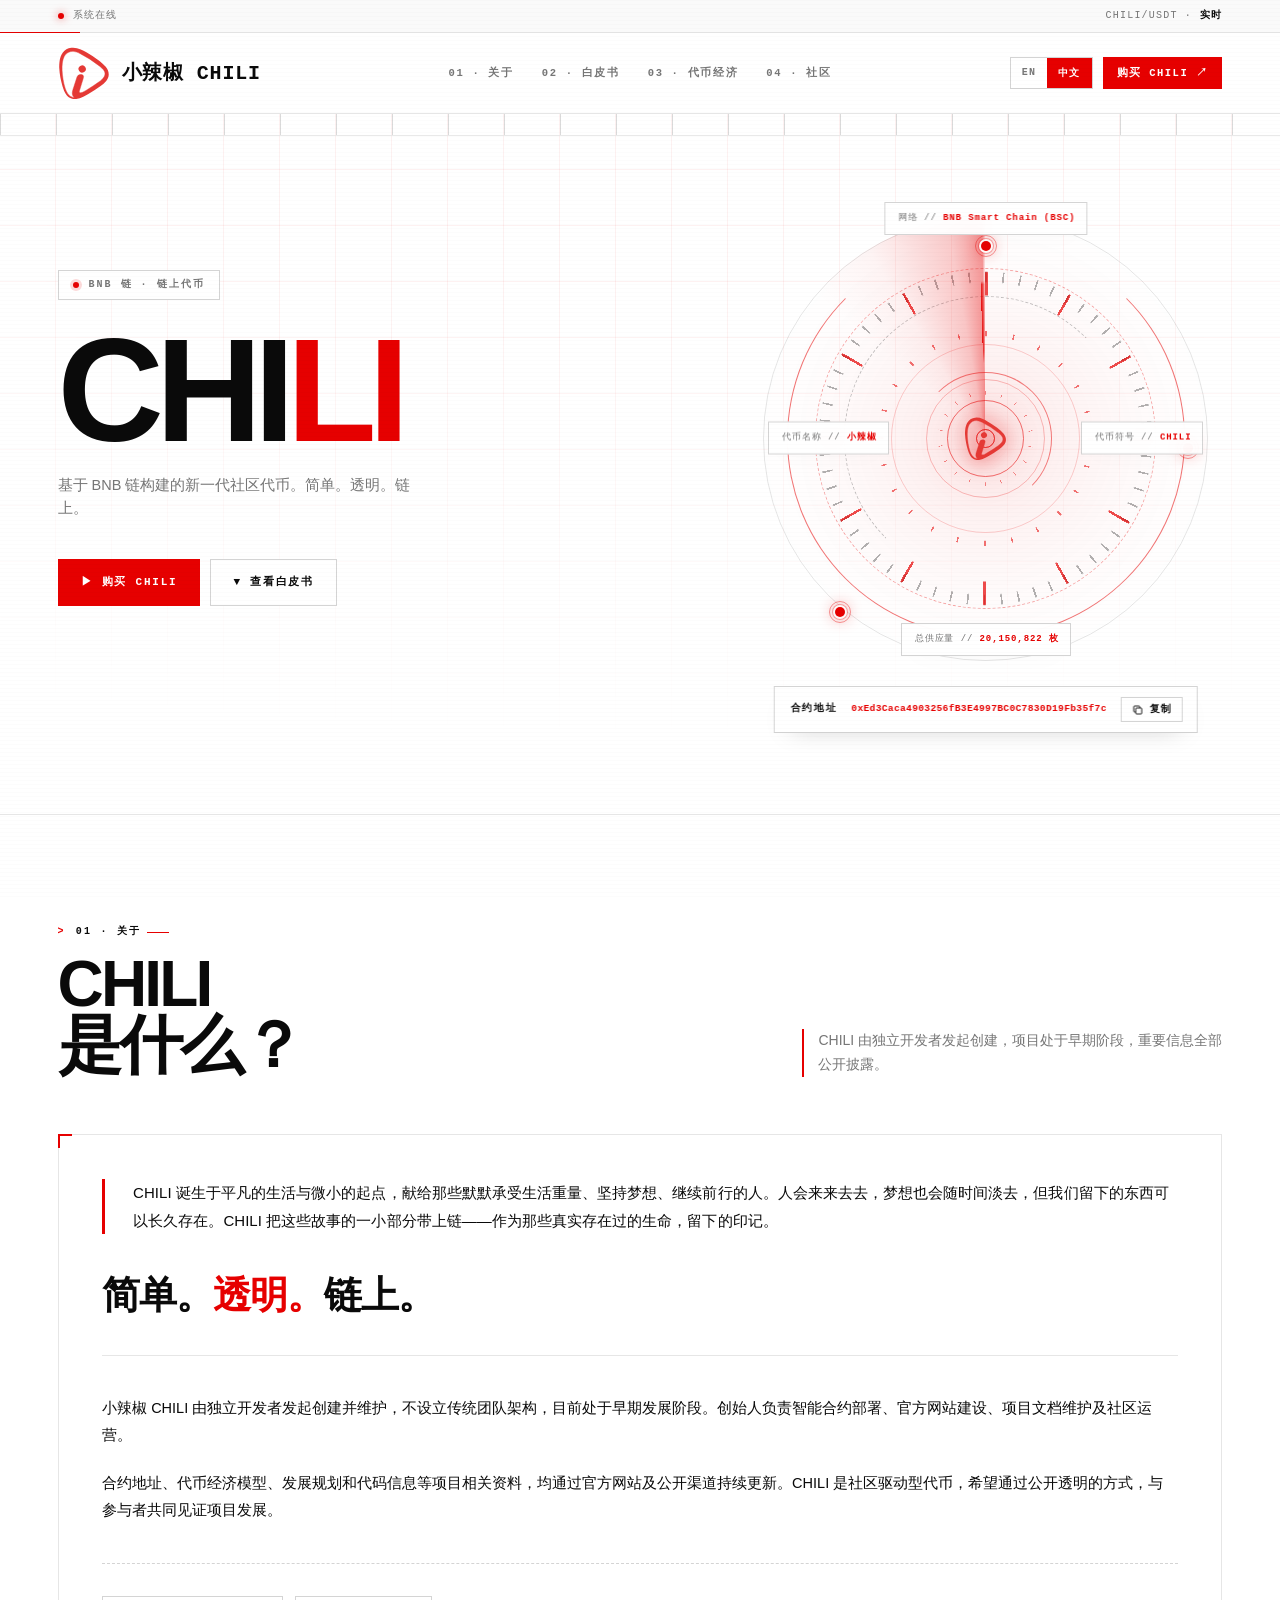
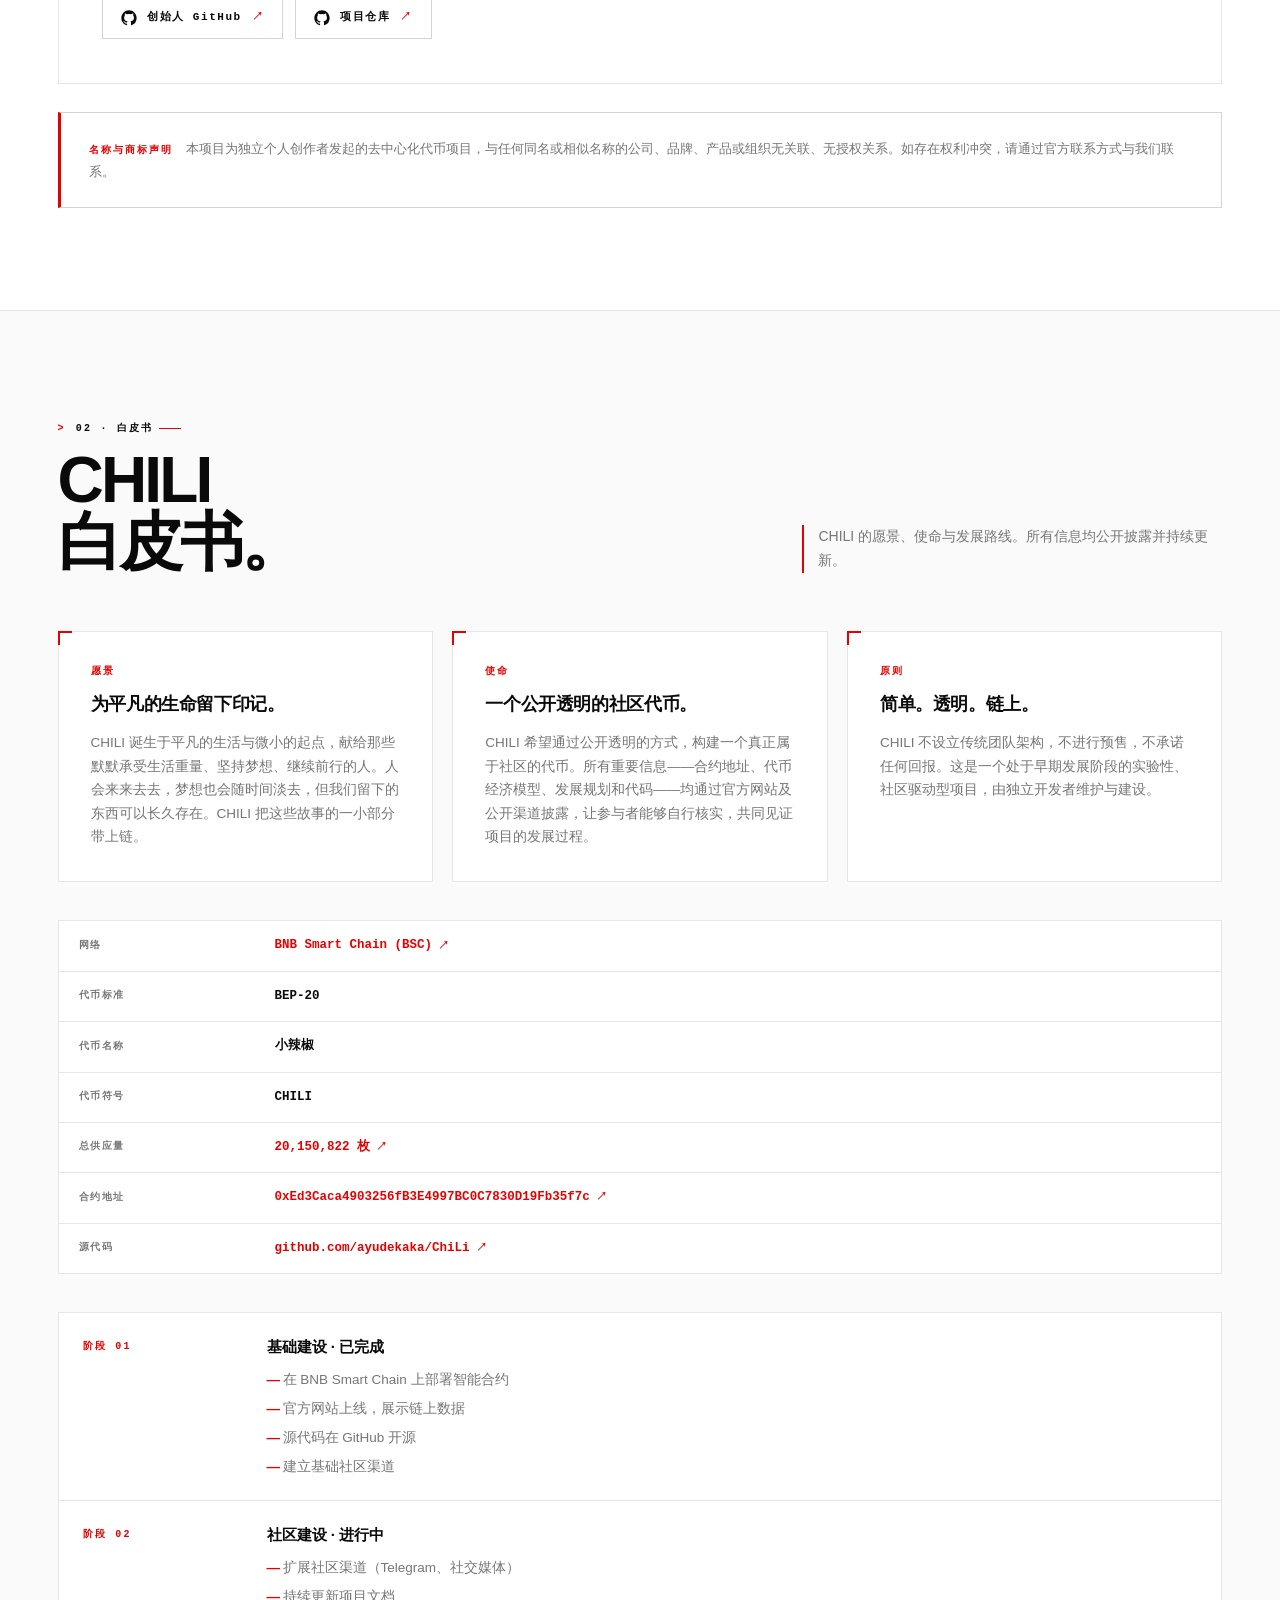
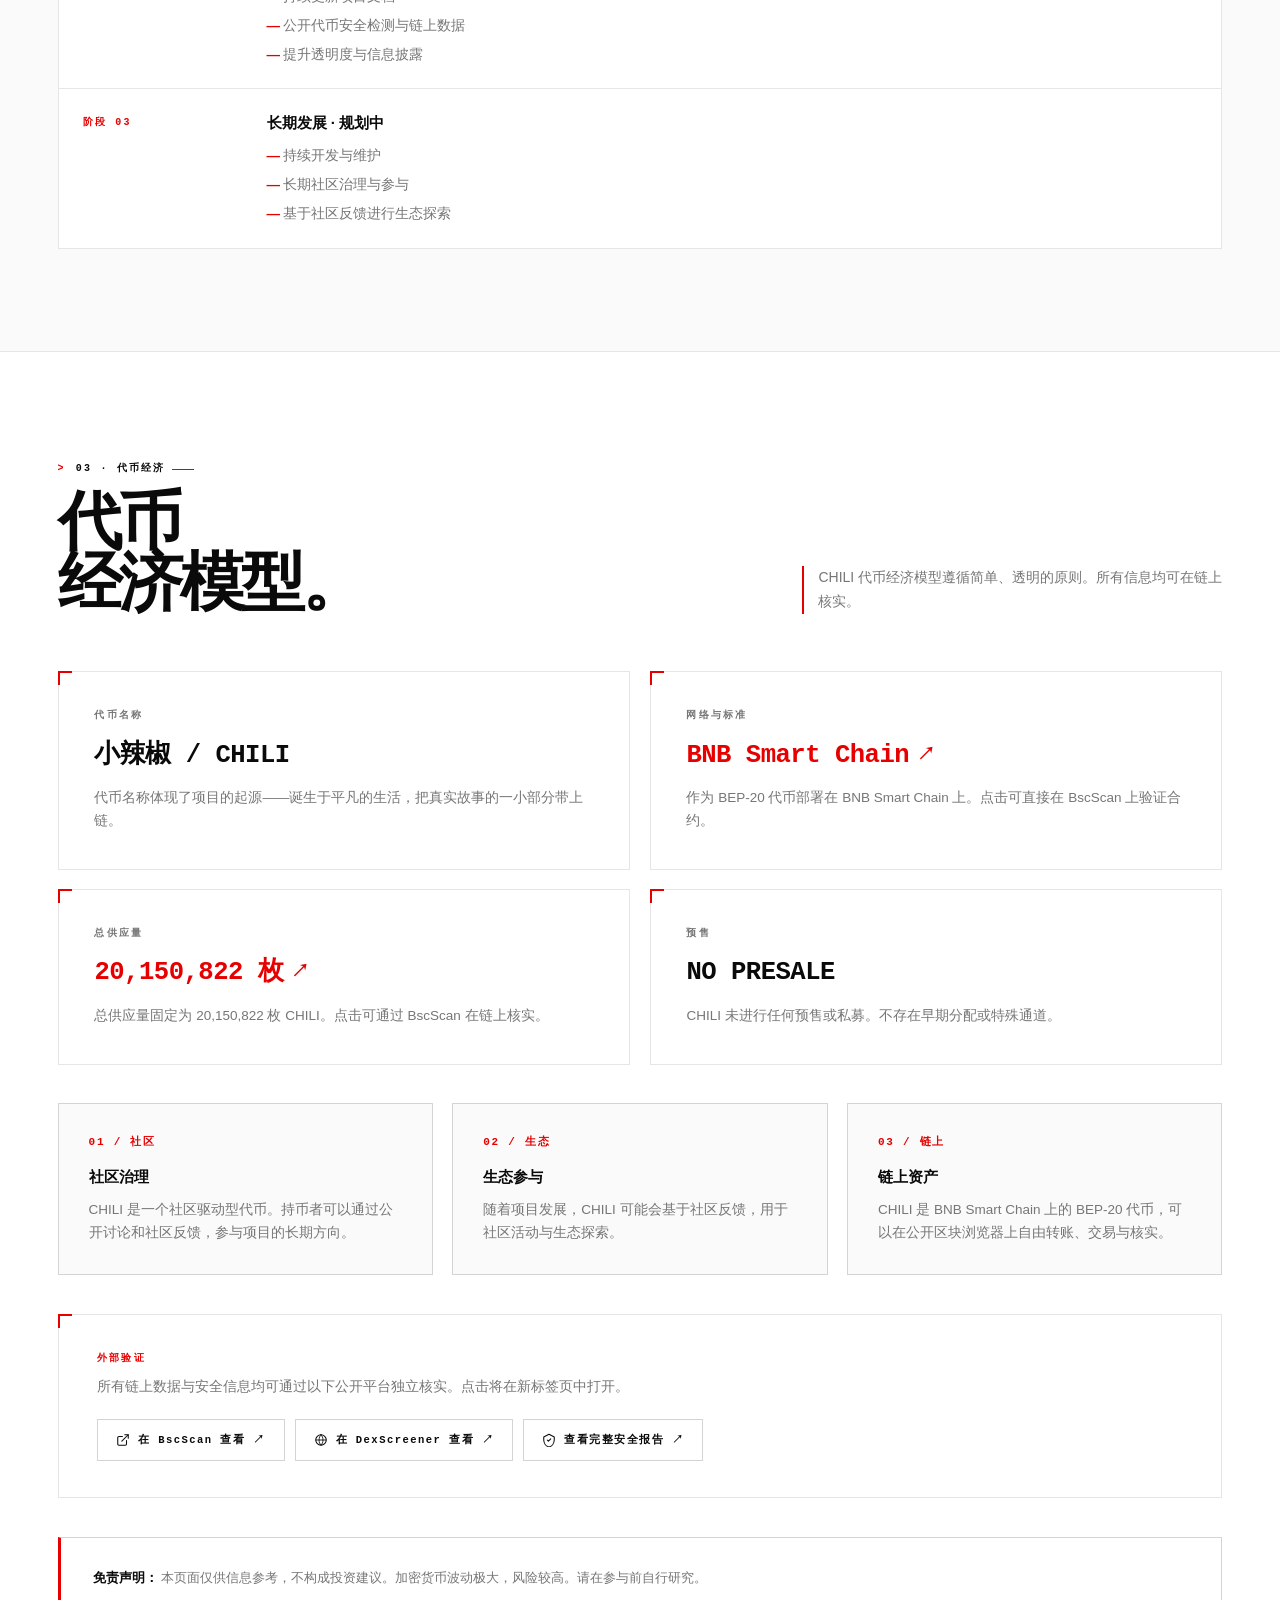
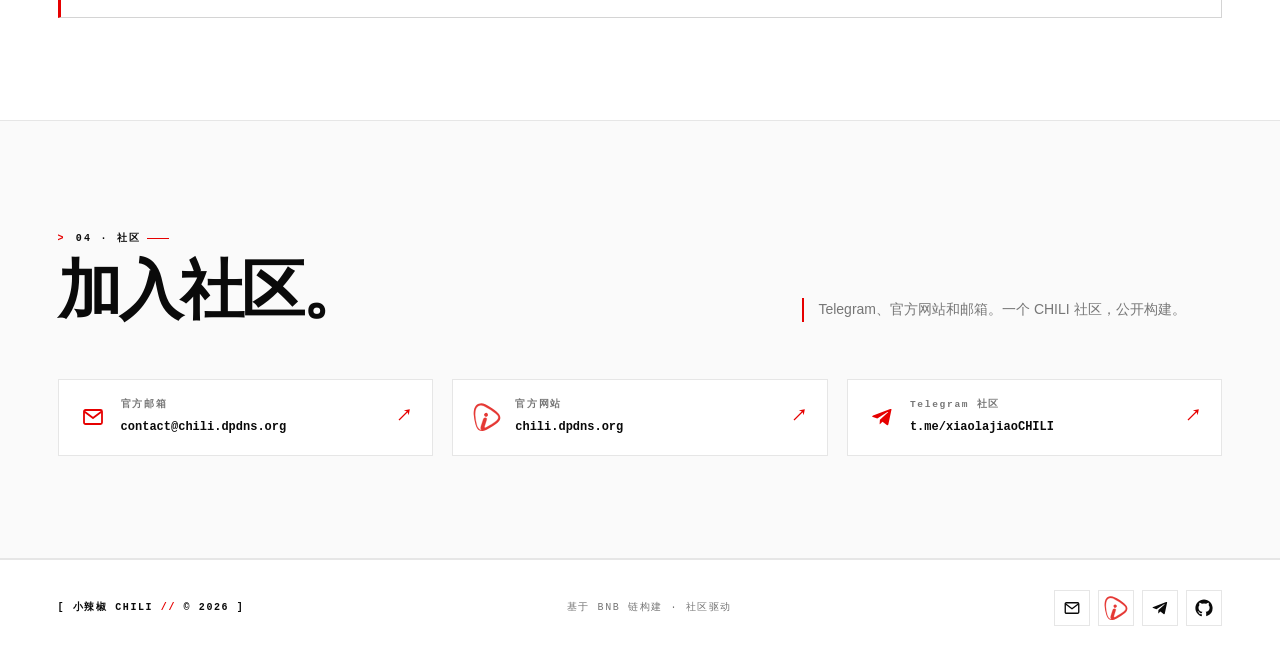
==== commit 8828db7a: "Update index.html" ====
--- a/index.html
+++ b/index.html
@@ -283,7 +283,7 @@
 .hero-inner{
   position: relative;
   display: grid;
-  grid-template-columns: 1.06fr .94fr;
+  grid-template-columns: 1.15fr .85fr;
   align-items: center;
   gap: clamp(24px, 4vw, 64px);
   padding-block: clamp(52px, 6vw, 92px) clamp(96px, 10vw, 140px);
@@ -372,7 +372,7 @@
 .hero-visual{
   position: relative;
   width: 100%;
-  max-width: 620px;
+  max-width: 480px;
   aspect-ratio: 1 / 1;
   justify-self: center;
   display: grid;
@@ -643,13 +643,13 @@
 .readout{
   position: absolute;
   z-index: 8;
-  padding: 8px 12px 8px 14px;
+  padding: 7px 11px 7px 13px;
   border: 1px solid var(--line-2);
   background: rgba(255,255,255,.94);
   backdrop-filter: blur(10px);
   -webkit-backdrop-filter: blur(10px);
   font-family: var(--mono);
-  font-size: 9.5px;
+  font-size: 9px;
   line-height: 1.9;
   letter-spacing: .1em;
   color: var(--muted);
@@ -784,7 +784,6 @@
 
 /* ================= 关于 区域（与其他页面统一风格） ================= */
 
-/* 主卡片：与 wp-card / token-verify 一致的左上角标 */
 .about-card{
   padding: clamp(28px, 3.4vw, 48px);
   border: 1px solid var(--line);
@@ -800,7 +799,6 @@
   border-left: 2px solid var(--red);
 }
 
-/* 宣言引文 */
 .about-quote{
   margin: 0 0 clamp(28px, 3vw, 40px) 0;
   padding-left: clamp(20px, 2.4vw, 28px);
@@ -814,7 +812,6 @@
   letter-spacing: .003em;
 }
 
-/* 口号 */
 .about-slogan{
   margin: 0 0 clamp(28px, 3vw, 40px);
   padding-bottom: clamp(28px, 3vw, 40px);
@@ -830,7 +827,6 @@
   color: var(--red);
 }
 
-/* 说明段落 */
 .about-body{
   display: flex;
   flex-direction: column;
@@ -842,7 +838,6 @@
   color: var(--ink);
 }
 
-/* 链接按钮行 */
 .about-cta{
   margin-top: clamp(28px, 3vw, 40px);
   padding-top: clamp(24px, 2.8vw, 32px);
@@ -883,7 +878,6 @@
   font-weight: 900;
 }
 
-/* 脚注：商标声明（与 token-disclaimer 一致） */
 .about-footnote{
   margin-top: clamp(20px, 2.4vw, 28px);
   padding: clamp(18px, 2.2vw, 24px) clamp(20px, 2.4vw, 28px);
@@ -1349,7 +1343,7 @@
     padding-block: 52px 60px 120px;
     gap: 60px;
   }
-  .hero-visual{ max-width: 460px; }
+  .hero-visual{ max-width: 400px; }
 
   .section-head{
     grid-template-columns: 1fr;
@@ -1383,7 +1377,7 @@
 
   .hero-title{ letter-spacing: -.045em; }
 
-  .hero-visual{ max-width: 320px; }
+  .hero-visual{ max-width: 300px; }
 
   .readout{ font-size: 8.5px; padding: 7px 10px 7px 12px; }
 
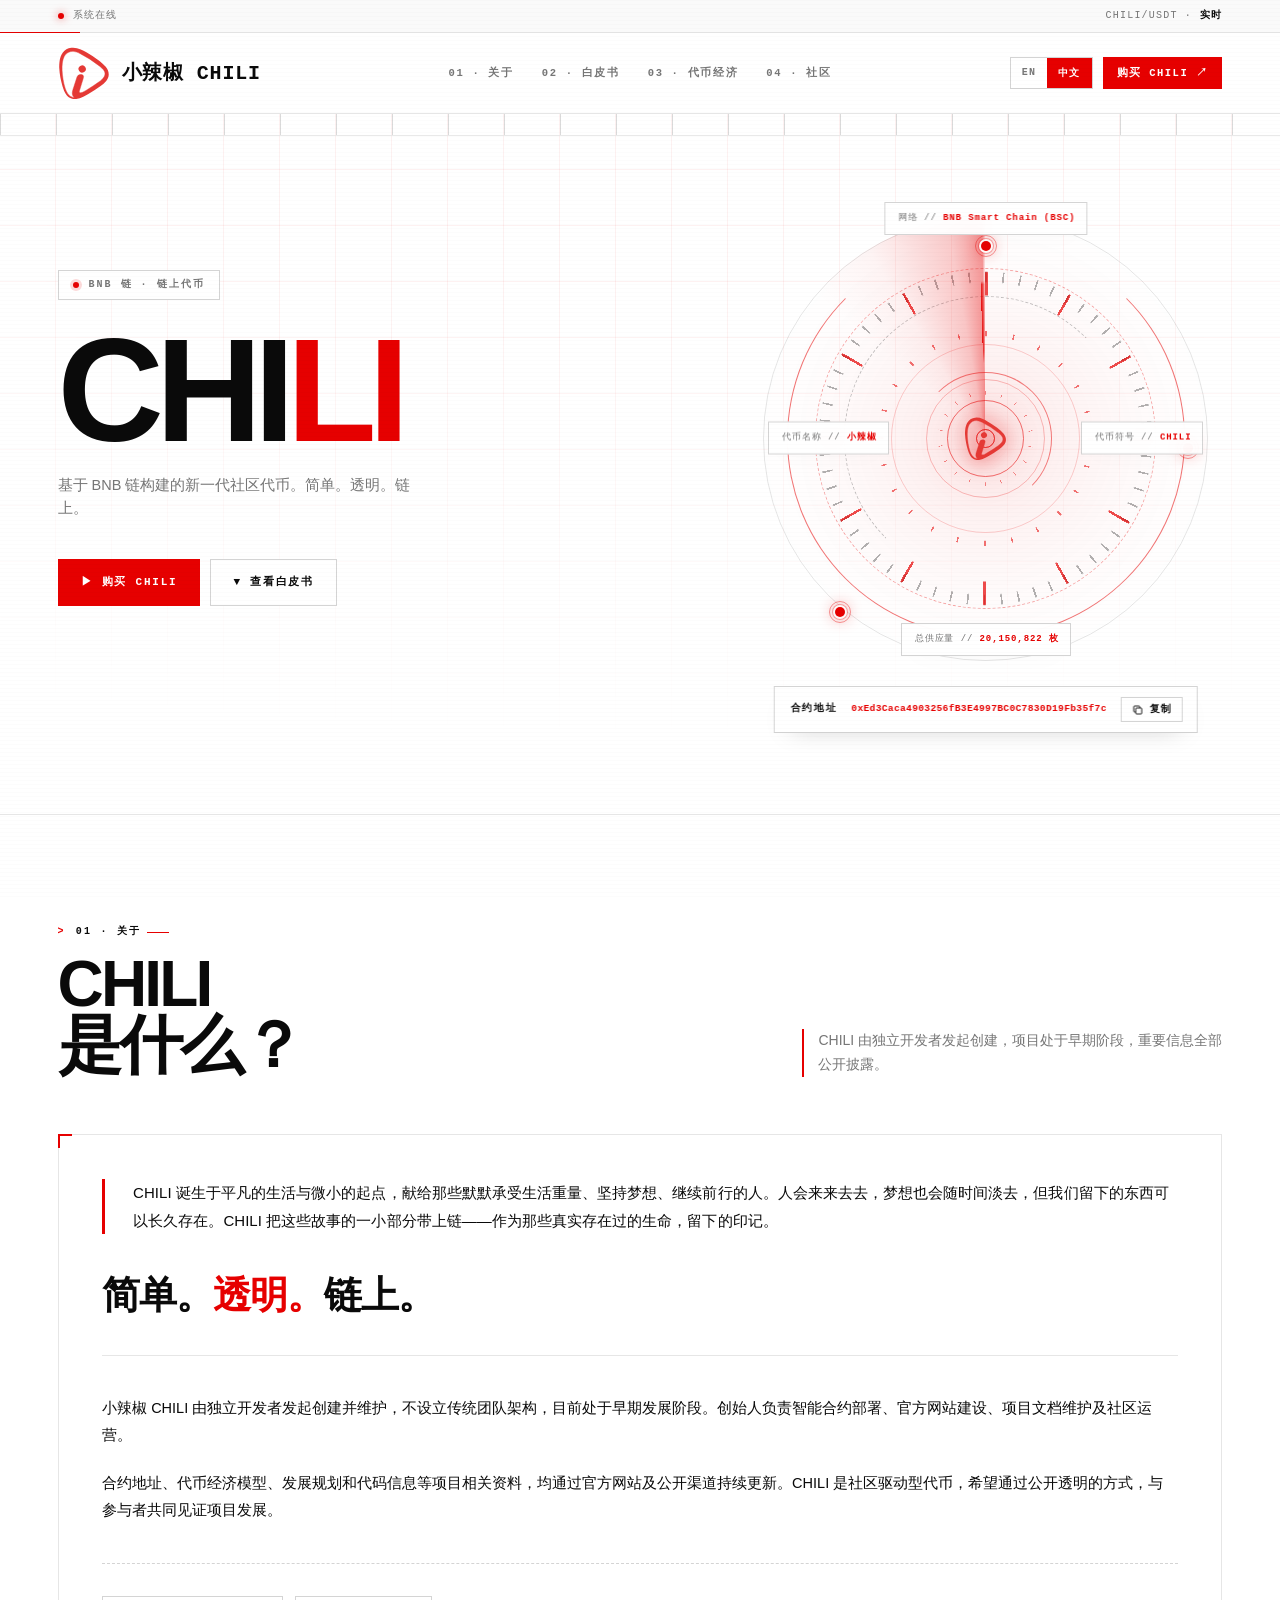
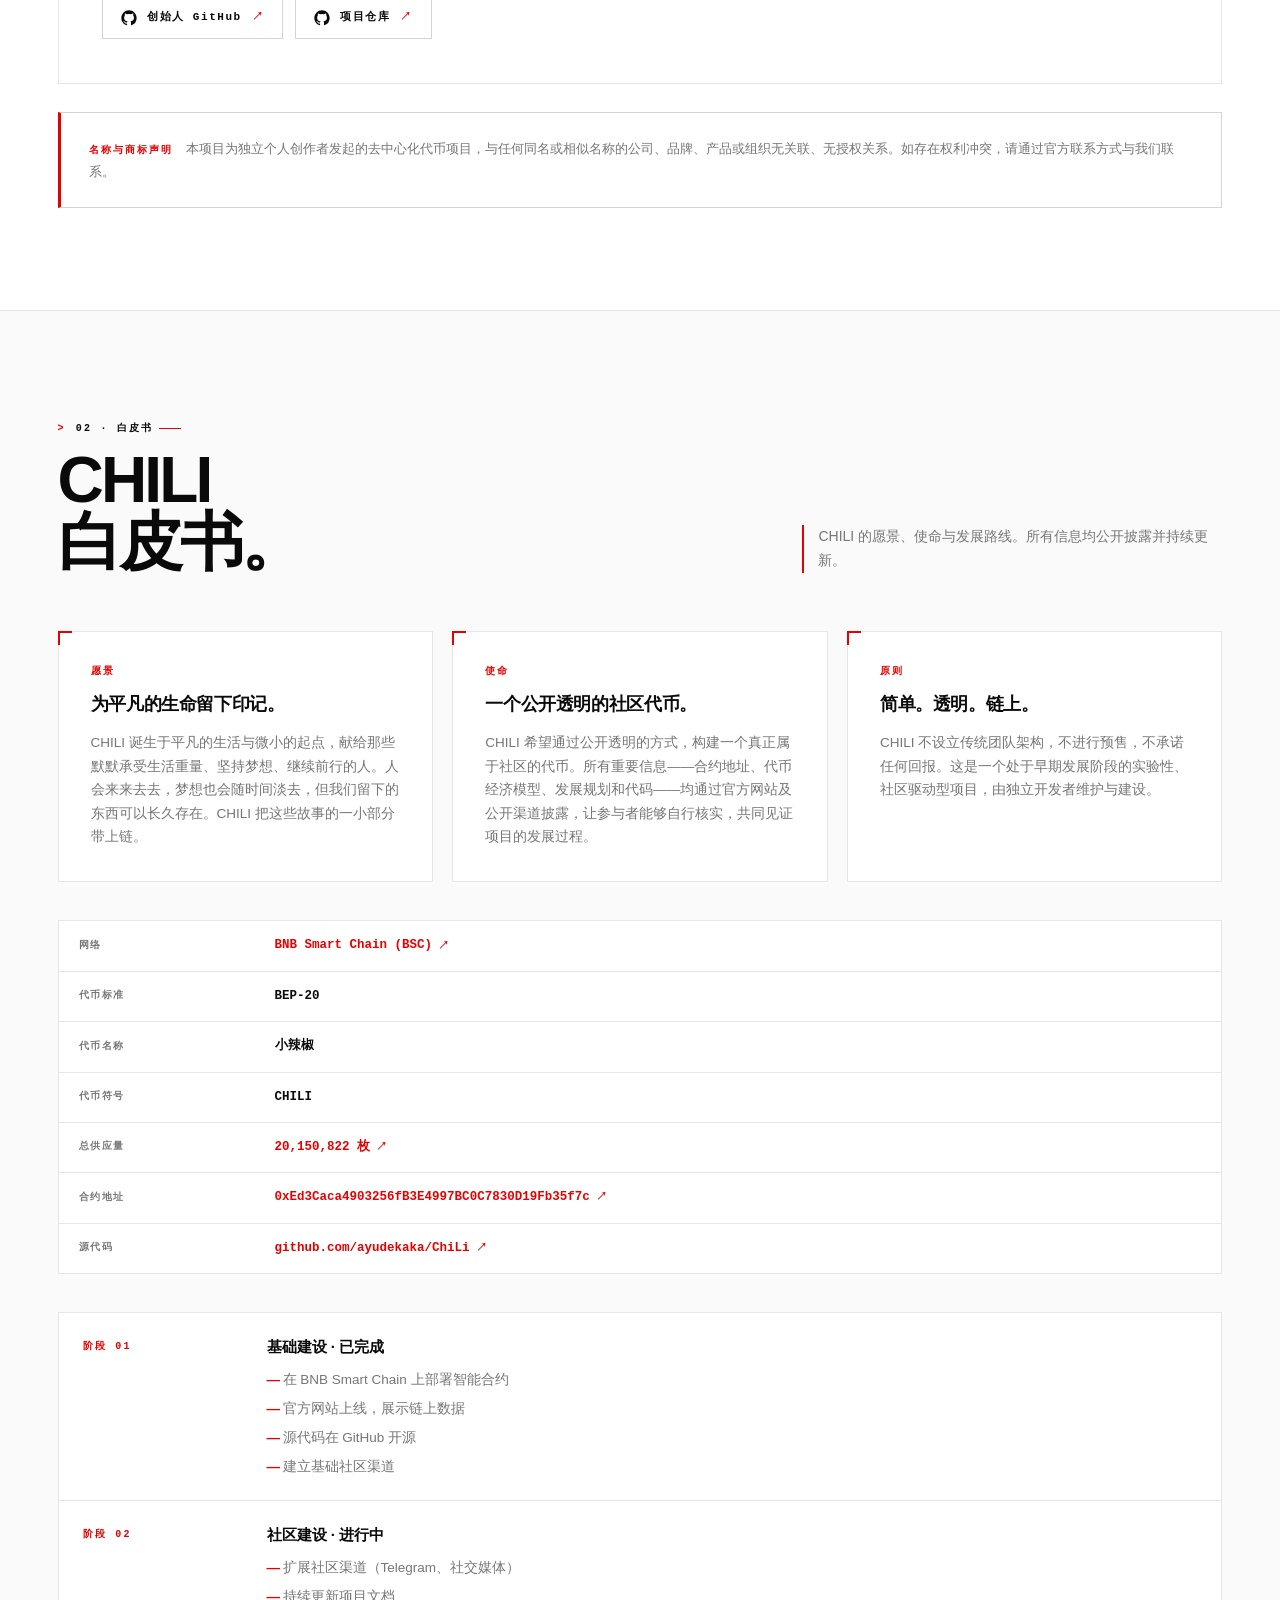
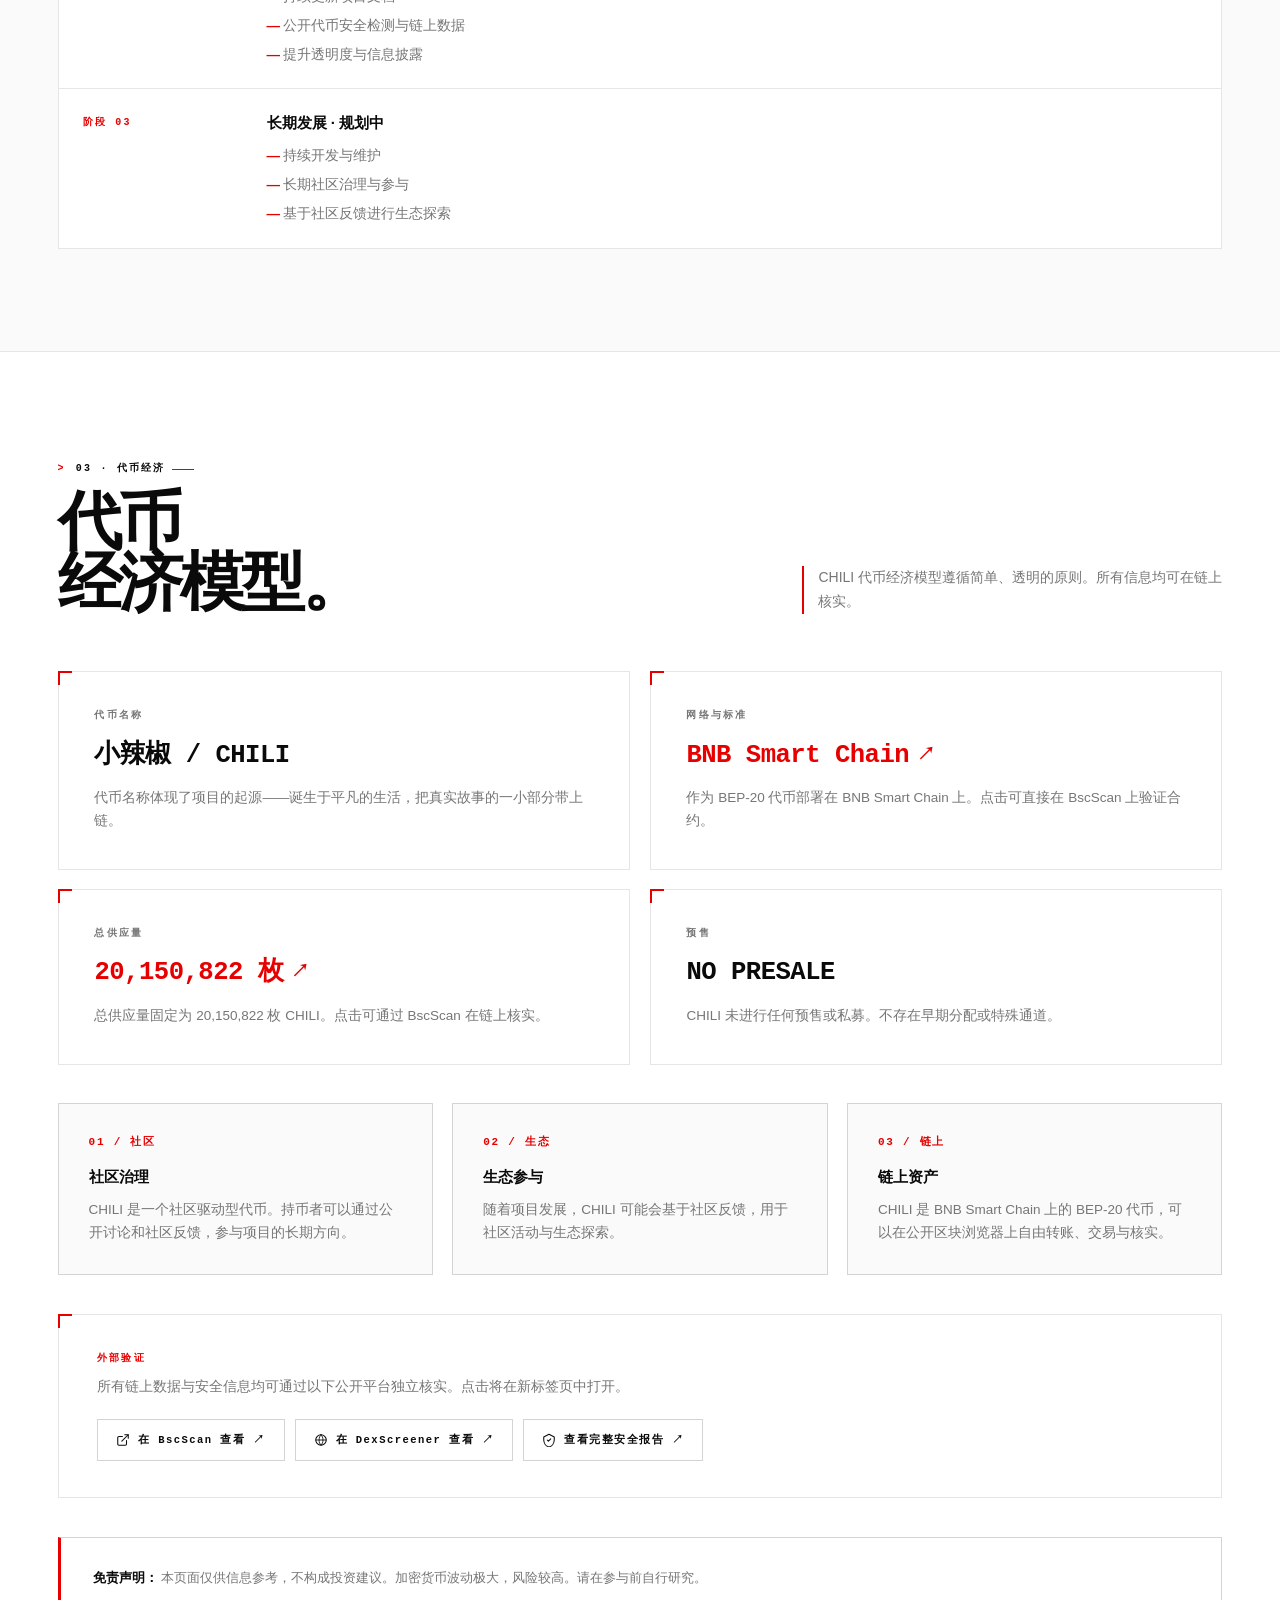
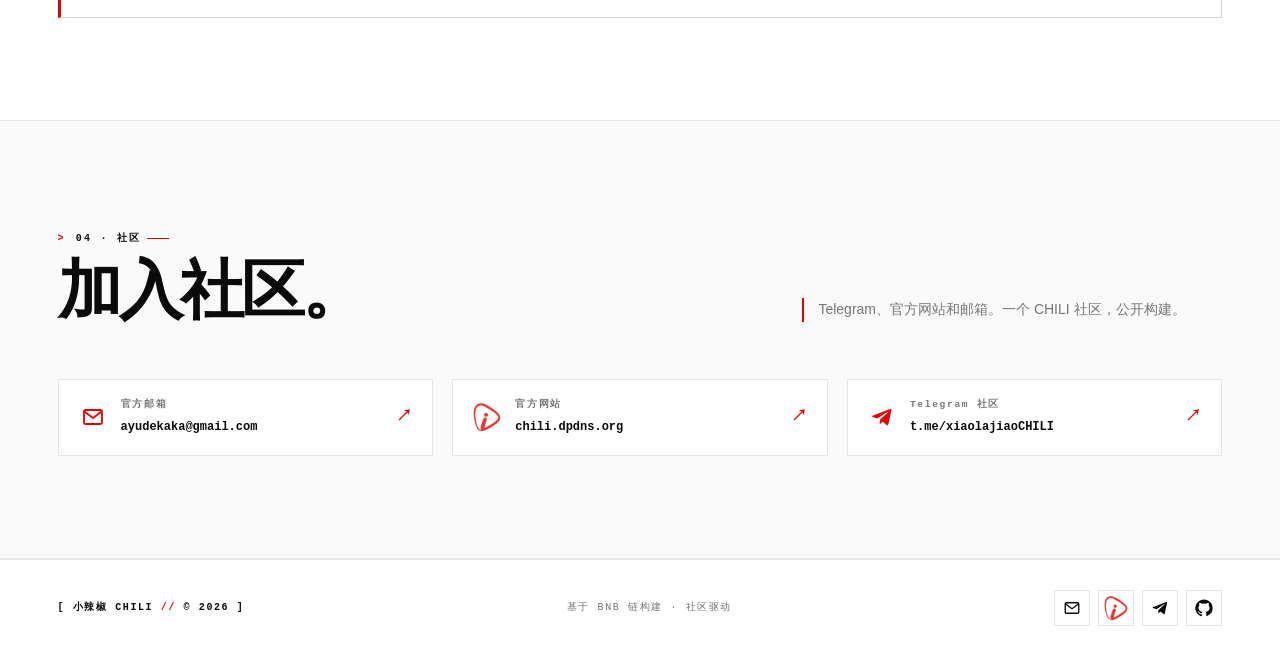
==== commit 1cecef81: "index.html" ====
--- a/index.html
+++ b/index.html
@@ -2022,7 +2022,7 @@
     </div>
 
     <div class="contact-links">
-      <a class="contact-link" href="https://mail.google.com/mail/?view=cm&fs=1&to=contact@chili.dpdns.org" target="_blank" rel="noopener">
+      <a class="contact-link" href="https://mail.google.com/mail/?view=cm&fs=1&to=ayudekaka@gmail.com" target="_blank" rel="noopener">
         <div class="contact-link-main">
           <div class="contact-link-icon" aria-hidden="true">
             <svg viewBox="0 0 24 24" fill="none" xmlns="http://www.w3.org/2000/svg">
@@ -2032,7 +2032,7 @@
           </div>
           <div>
             <div class="contact-link-label" data-en="OFFICIAL EMAIL" data-zh="官方邮箱">官方邮箱</div>
-            <div class="contact-link-value">contact@chili.dpdns.org</div>
+            <div class="contact-link-value">ayudekaka@gmail.com</div>
           </div>
         </div>
         <div class="contact-link-arrow">↗</div>
@@ -2078,7 +2078,7 @@
       基于 BNB 链构建 · 社区驱动
     </span>
     <div class="footer-links">
-      <a href="https://mail.google.com/mail/?view=cm&fs=1&to=contact@chili.dpdns.org" target="_blank" rel="noopener" aria-label="Email" title="Email">
+      <a href="https://mail.google.com/mail/?view=cm&fs=1&to=ayudekaka@gmail.com" target="_blank" rel="noopener" aria-label="Email" title="Email">
         <svg viewBox="0 0 24 24" fill="none" xmlns="http://www.w3.org/2000/svg">
           <rect x="3" y="5" width="18" height="14" rx="1.5" stroke="currentColor" stroke-width="1.8"/>
           <path d="M4 7L12 13L20 7" stroke="currentColor" stroke-width="1.8" stroke-linecap="round" stroke-linejoin="round"/>
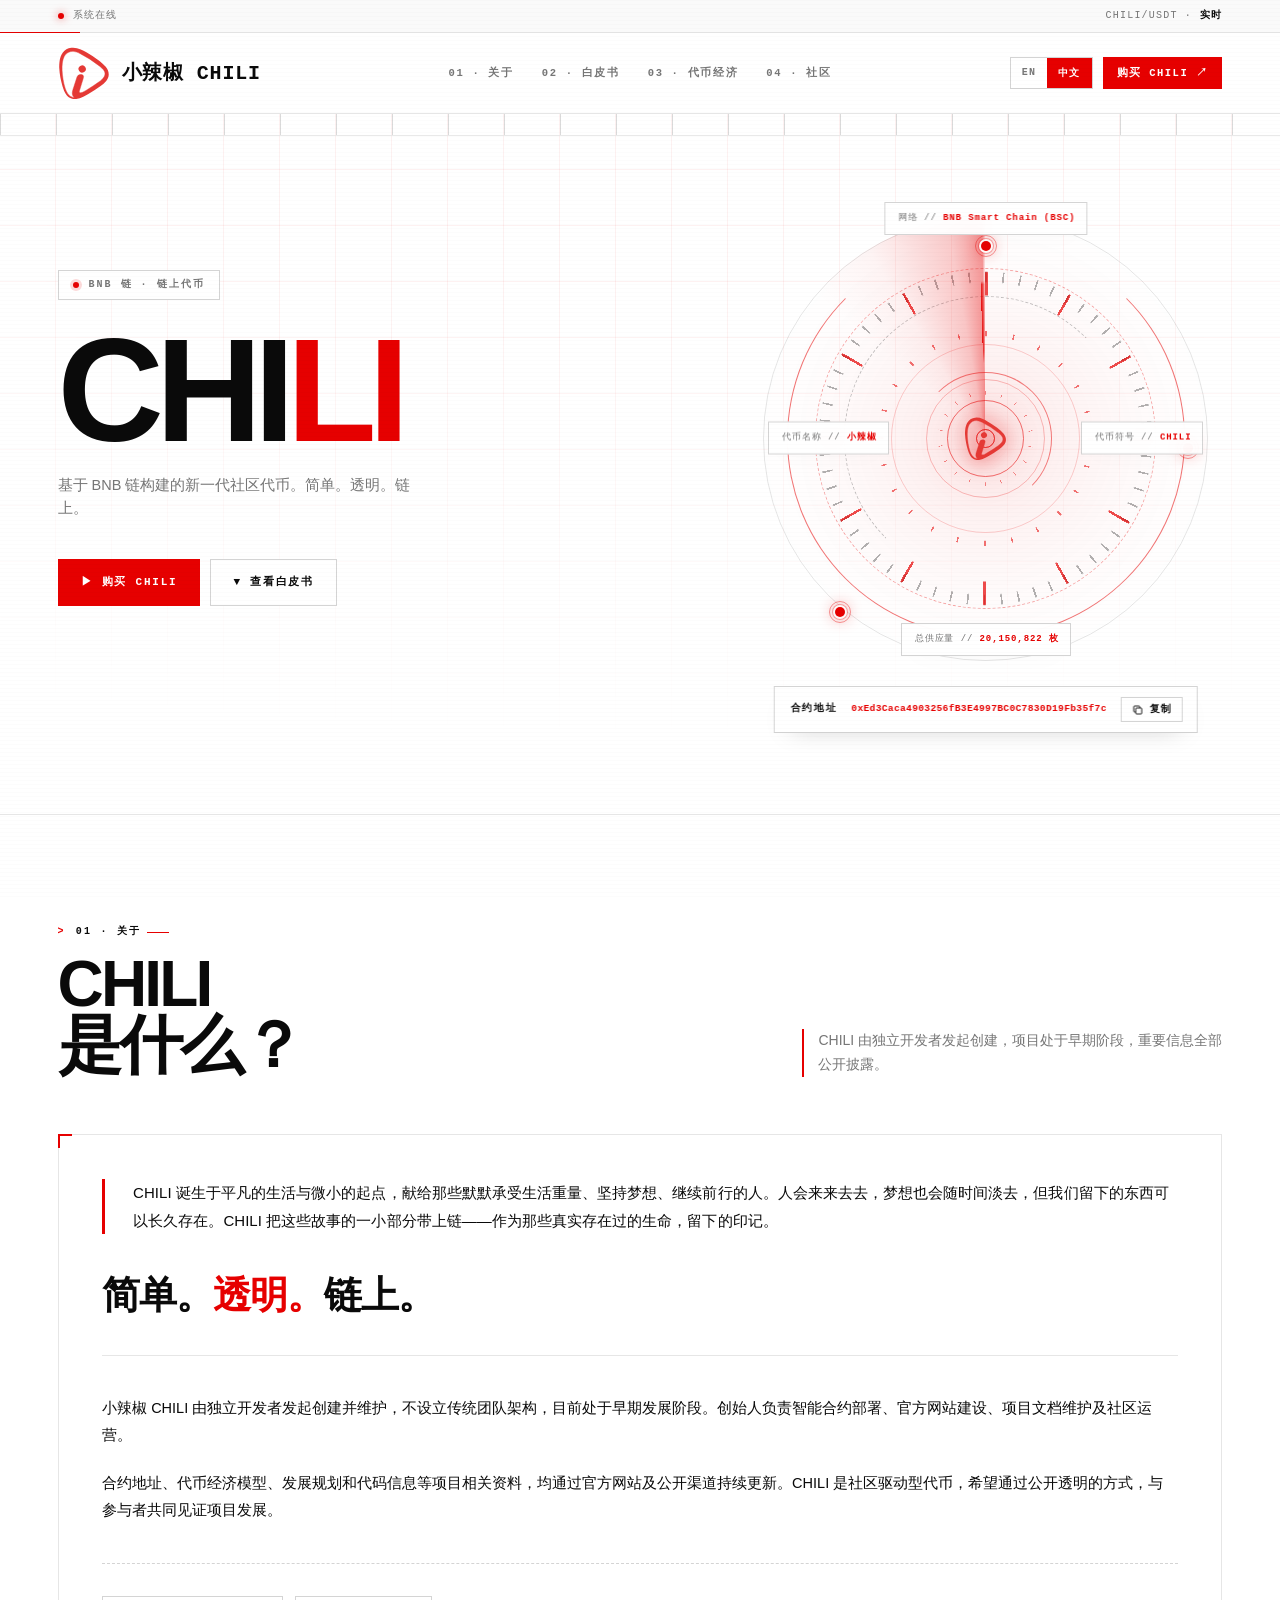
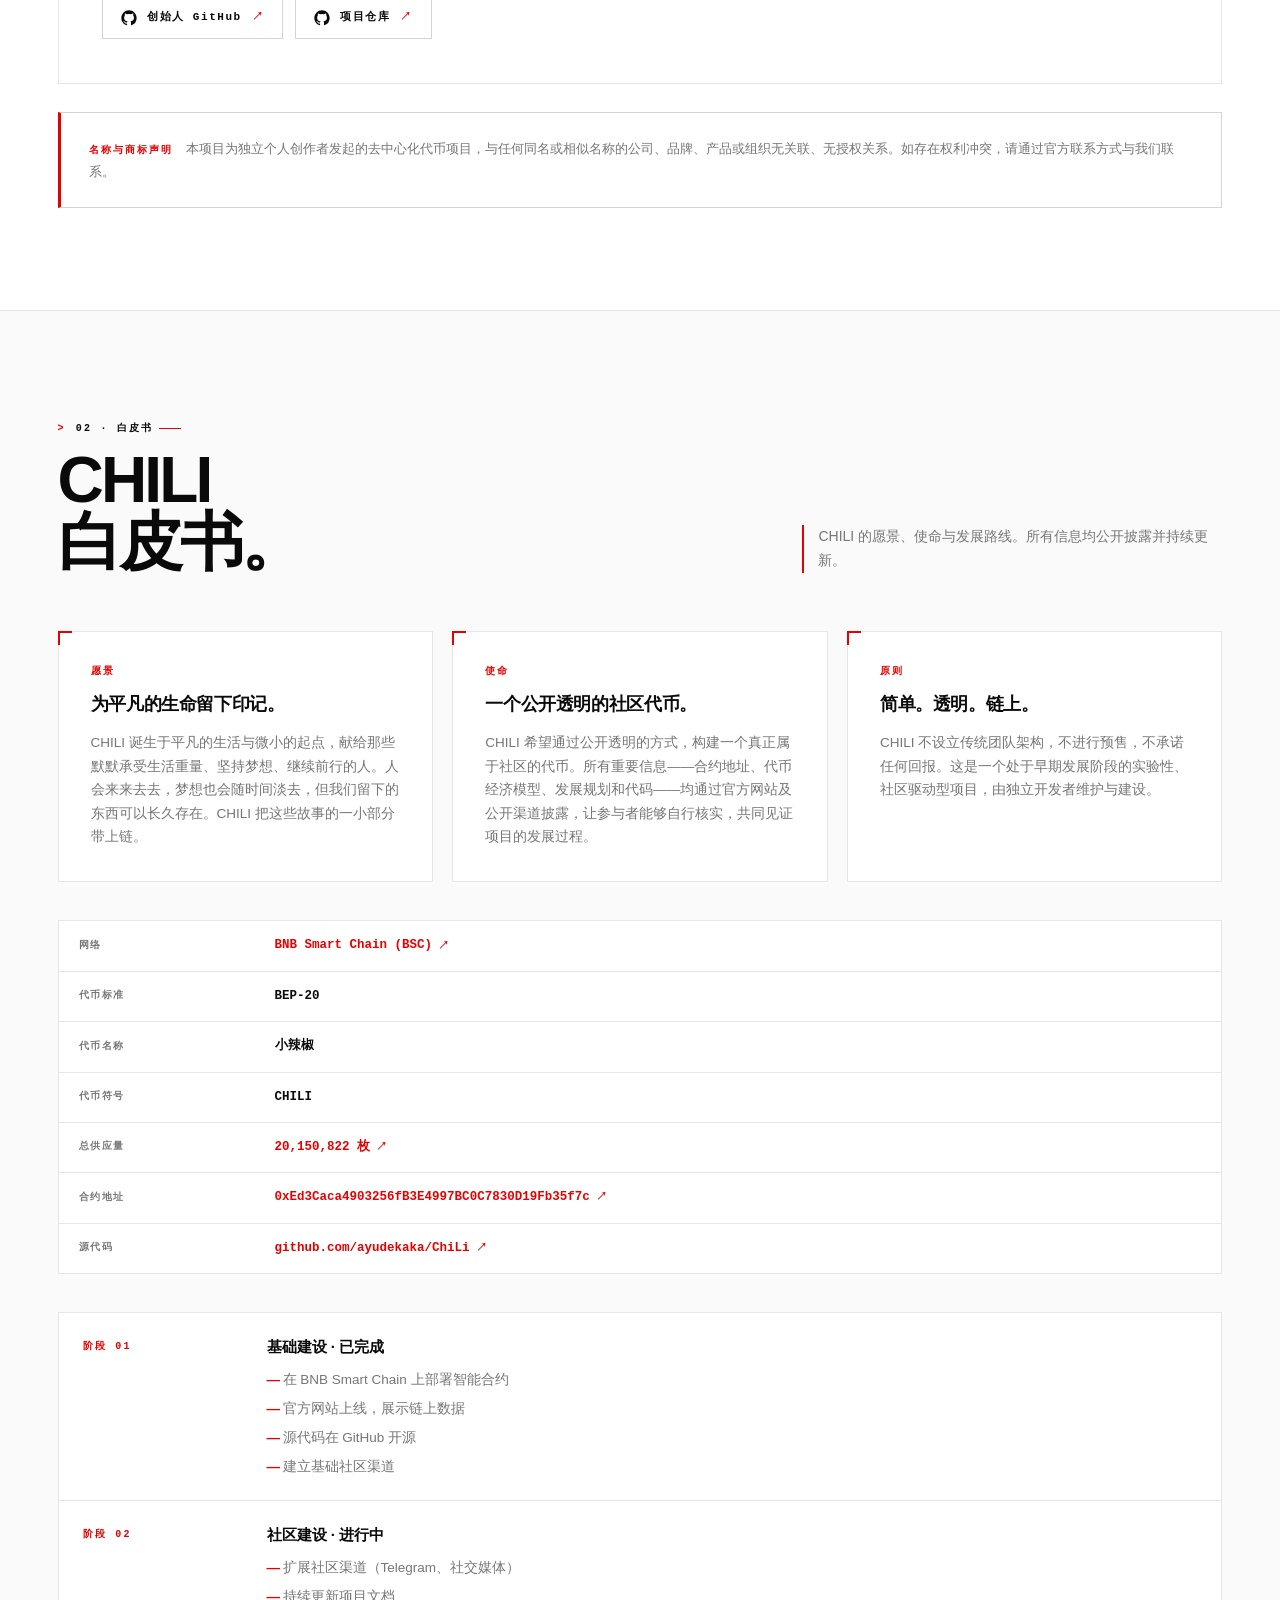
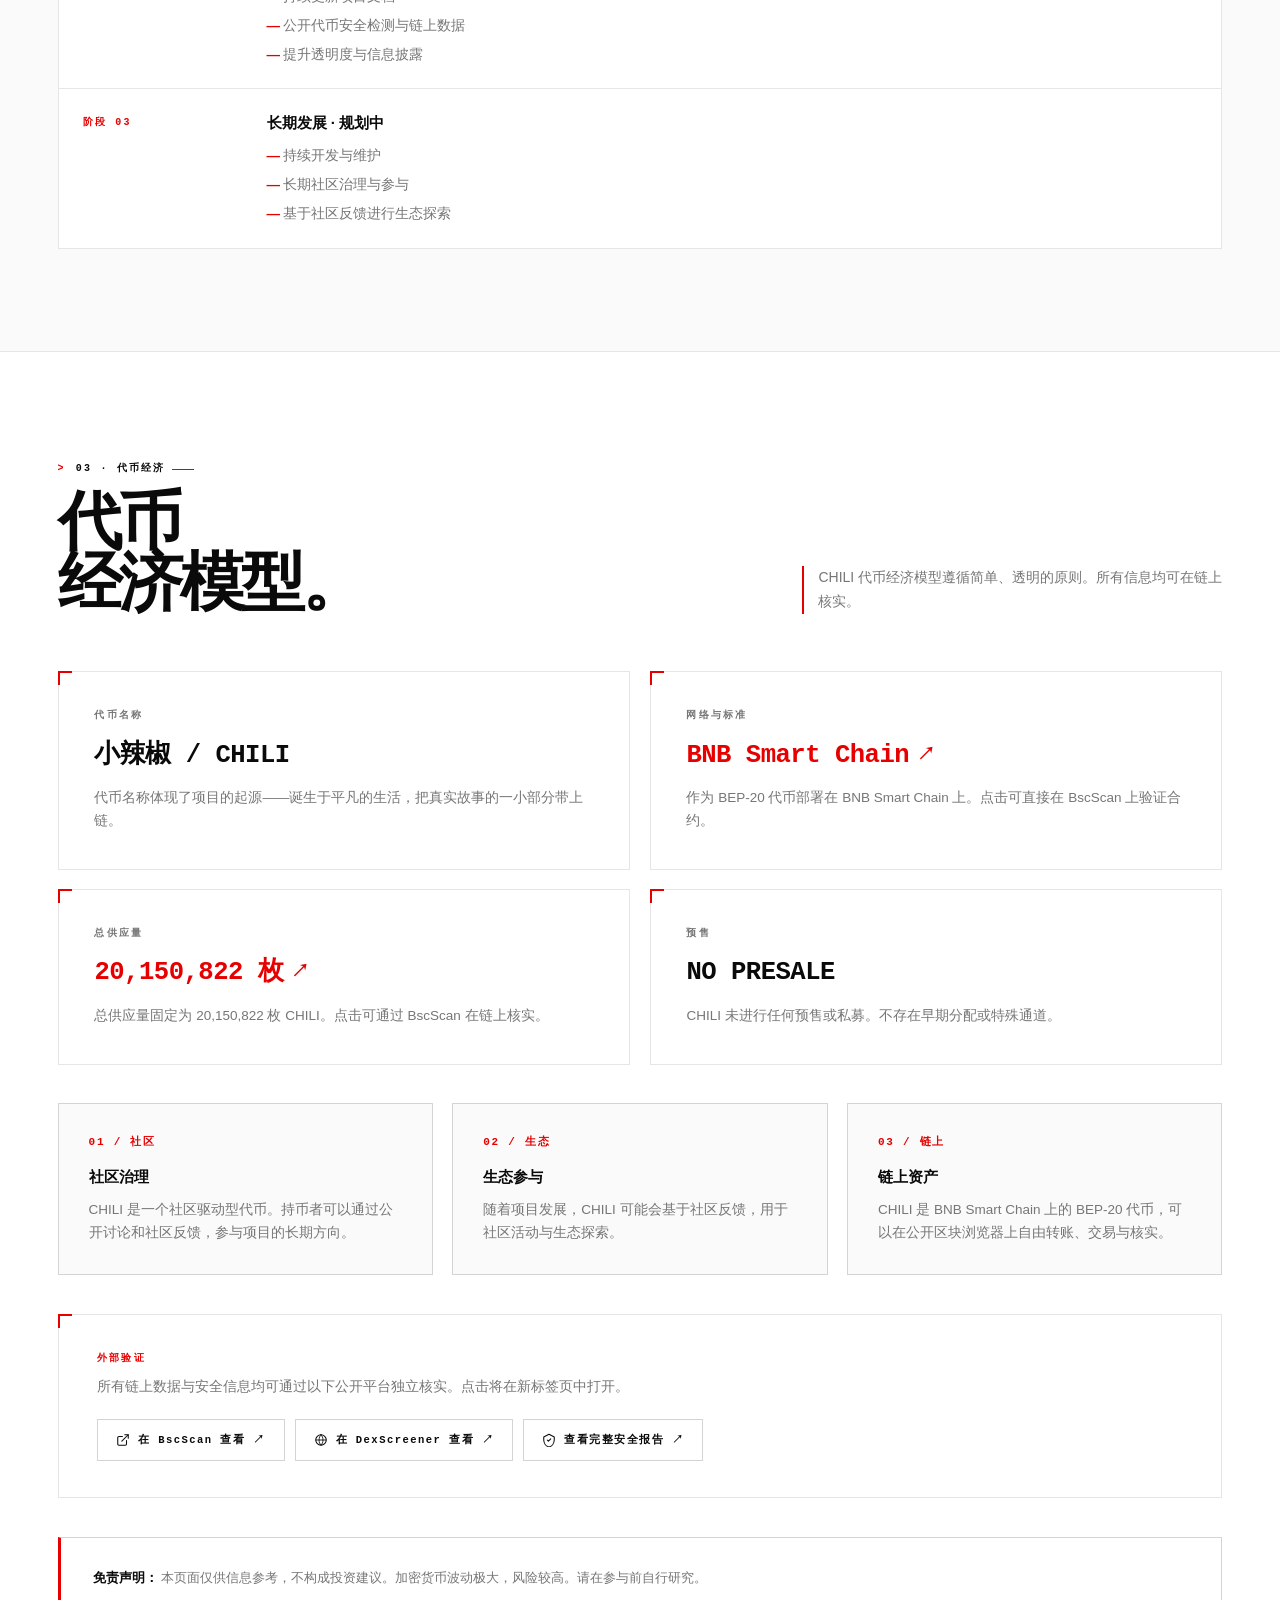
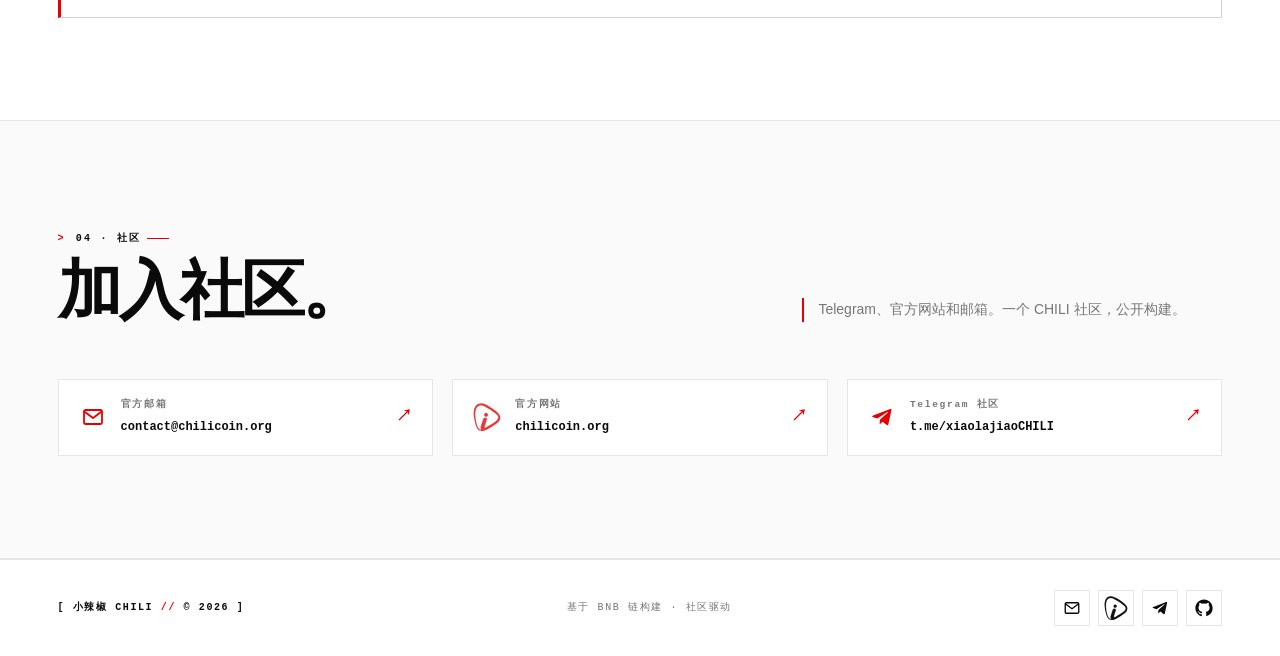
==== commit 0afce6cc: "Update index.html" ====
--- a/index.html
+++ b/index.html
@@ -9,7 +9,7 @@
 <meta property="og:title" content="小辣椒 CHILI 官方网站">
 <meta property="og:description" content="基于 BNB 链构建的新一代社区代币。简单。透明。链上。">
 <meta property="og:type" content="website">
-<meta property="og:url" content="https://chili.dpdns.org">
+<meta property="og:url" content="https://chilicoin.org">
 <meta name="twitter:card" content="summary_large_image">
 
 <link rel="icon" type="image/svg+xml" href="logo-red32.svg">
@@ -2022,7 +2022,7 @@
     </div>
 
     <div class="contact-links">
-      <a class="contact-link" href="https://mail.google.com/mail/?view=cm&fs=1&to=ayudekaka@gmail.com" target="_blank" rel="noopener">
+      <a class="contact-link" href="mailto:contact@chilicoin.org" target="_blank" rel="noopener">
         <div class="contact-link-main">
           <div class="contact-link-icon" aria-hidden="true">
             <svg viewBox="0 0 24 24" fill="none" xmlns="http://www.w3.org/2000/svg">
@@ -2032,20 +2032,20 @@
           </div>
           <div>
             <div class="contact-link-label" data-en="OFFICIAL EMAIL" data-zh="官方邮箱">官方邮箱</div>
-            <div class="contact-link-value">ayudekaka@gmail.com</div>
+            <div class="contact-link-value">contact@chilicoin.org</div>
           </div>
         </div>
         <div class="contact-link-arrow">↗</div>
       </a>
 
-      <a class="contact-link" href="https://chili.dpdns.org" target="_blank" rel="noopener">
+      <a class="contact-link" href="https://chilicoin.org" target="_blank" rel="noopener">
         <div class="contact-link-main">
           <div class="contact-link-icon" aria-hidden="true">
             <img src="logo-red32.svg" alt="小辣椒 CHILI">
           </div>
           <div>
             <div class="contact-link-label" data-en="OFFICIAL WEBSITE" data-zh="官方网站">官方网站</div>
-            <div class="contact-link-value">chili.dpdns.org</div>
+            <div class="contact-link-value">chilicoin.org</div>
           </div>
         </div>
         <div class="contact-link-arrow">↗</div>
@@ -2078,14 +2078,14 @@
       基于 BNB 链构建 · 社区驱动
     </span>
     <div class="footer-links">
-      <a href="https://mail.google.com/mail/?view=cm&fs=1&to=ayudekaka@gmail.com" target="_blank" rel="noopener" aria-label="Email" title="Email">
+      <a href="mailto:contact@chilicoin.org" aria-label="Email" title="Email">
         <svg viewBox="0 0 24 24" fill="none" xmlns="http://www.w3.org/2000/svg">
           <rect x="3" y="5" width="18" height="14" rx="1.5" stroke="currentColor" stroke-width="1.8"/>
           <path d="M4 7L12 13L20 7" stroke="currentColor" stroke-width="1.8" stroke-linecap="round" stroke-linejoin="round"/>
         </svg>
       </a>
-      <a href="https://chili.dpdns.org" target="_blank" rel="noopener" aria-label="Website" title="Website">
-        <img src="logo-red32.svg" alt="小辣椒 CHILI">
+      <a href="https://chilicoin.org" target="_blank" rel="noopener" aria-label="Website" title="Website">
+        <img src="logo01-32x32.svg" alt="小辣椒 CHILI">
       </a>
       <a href="https://t.me/xiaolajiaoCHILI" target="_blank" rel="noopener" aria-label="Telegram" title="Telegram">
         <svg viewBox="0 0 24 24" fill="none" xmlns="http://www.w3.org/2000/svg">
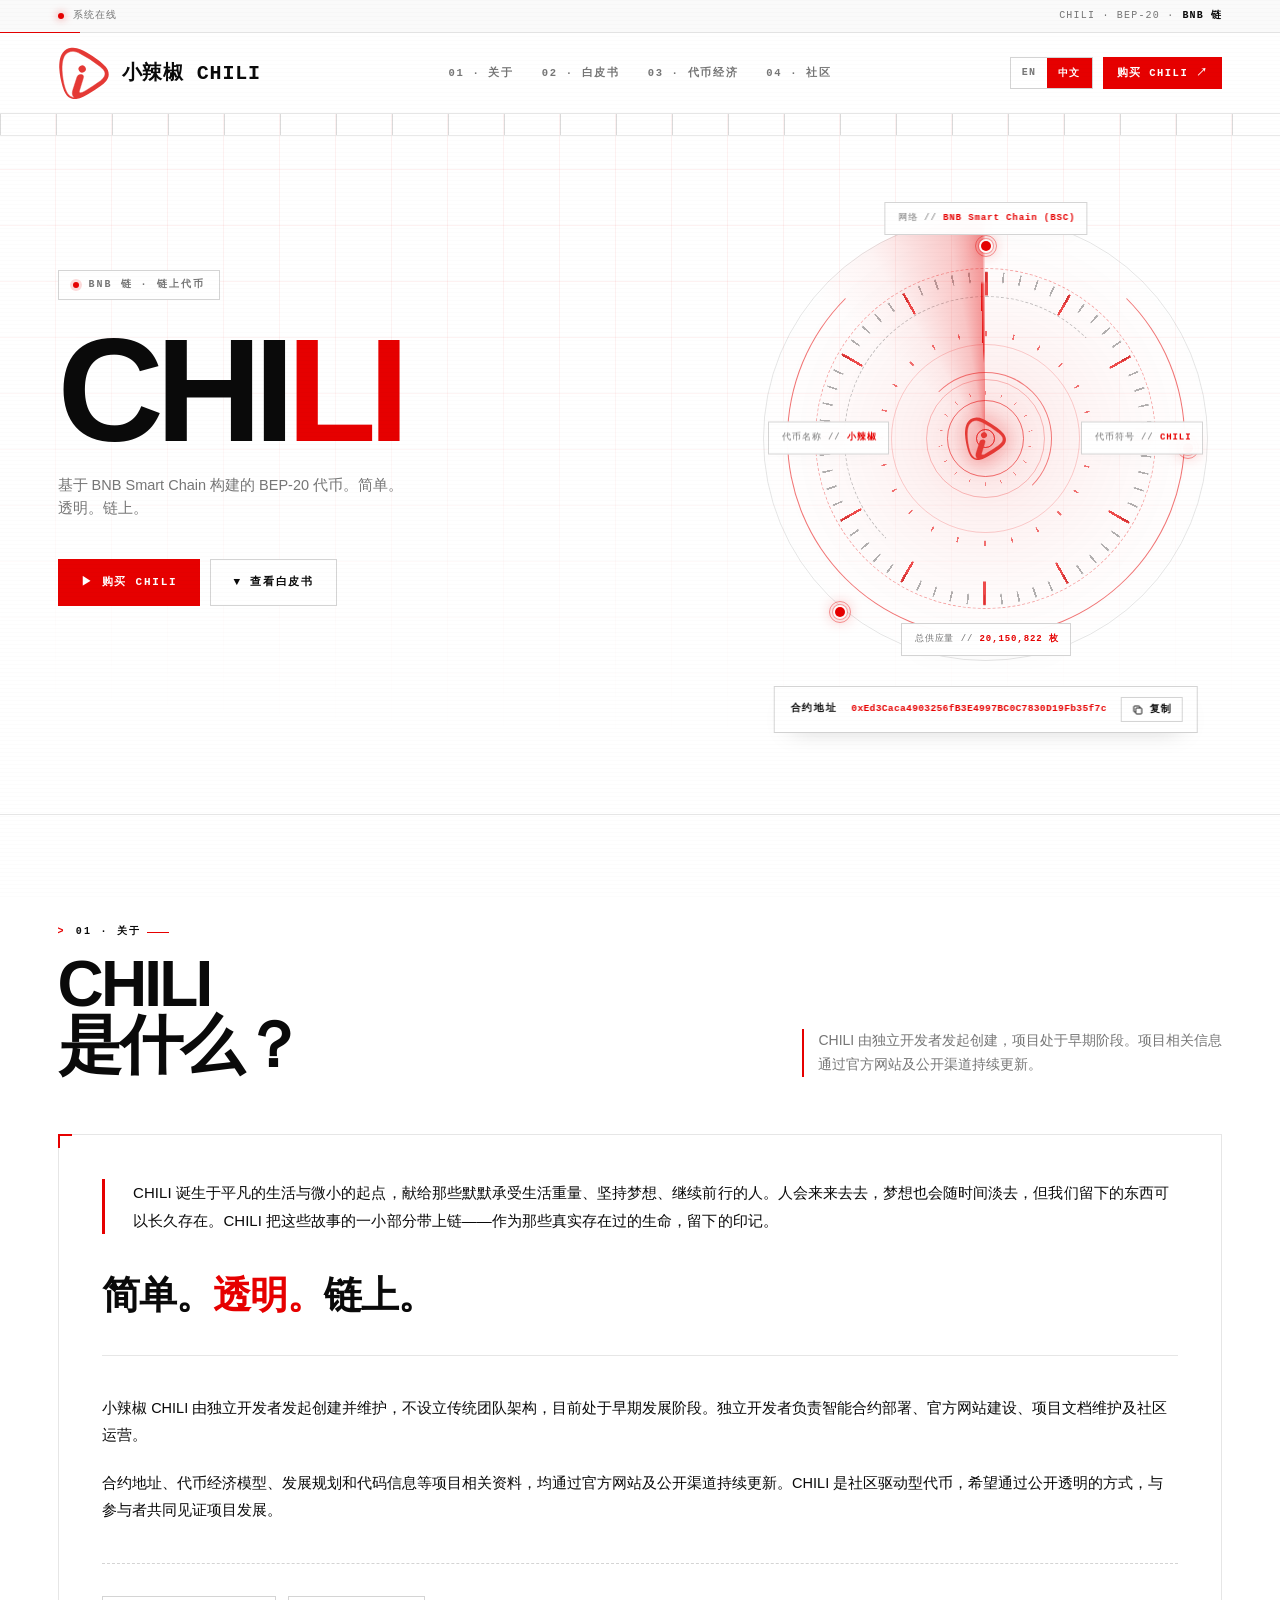
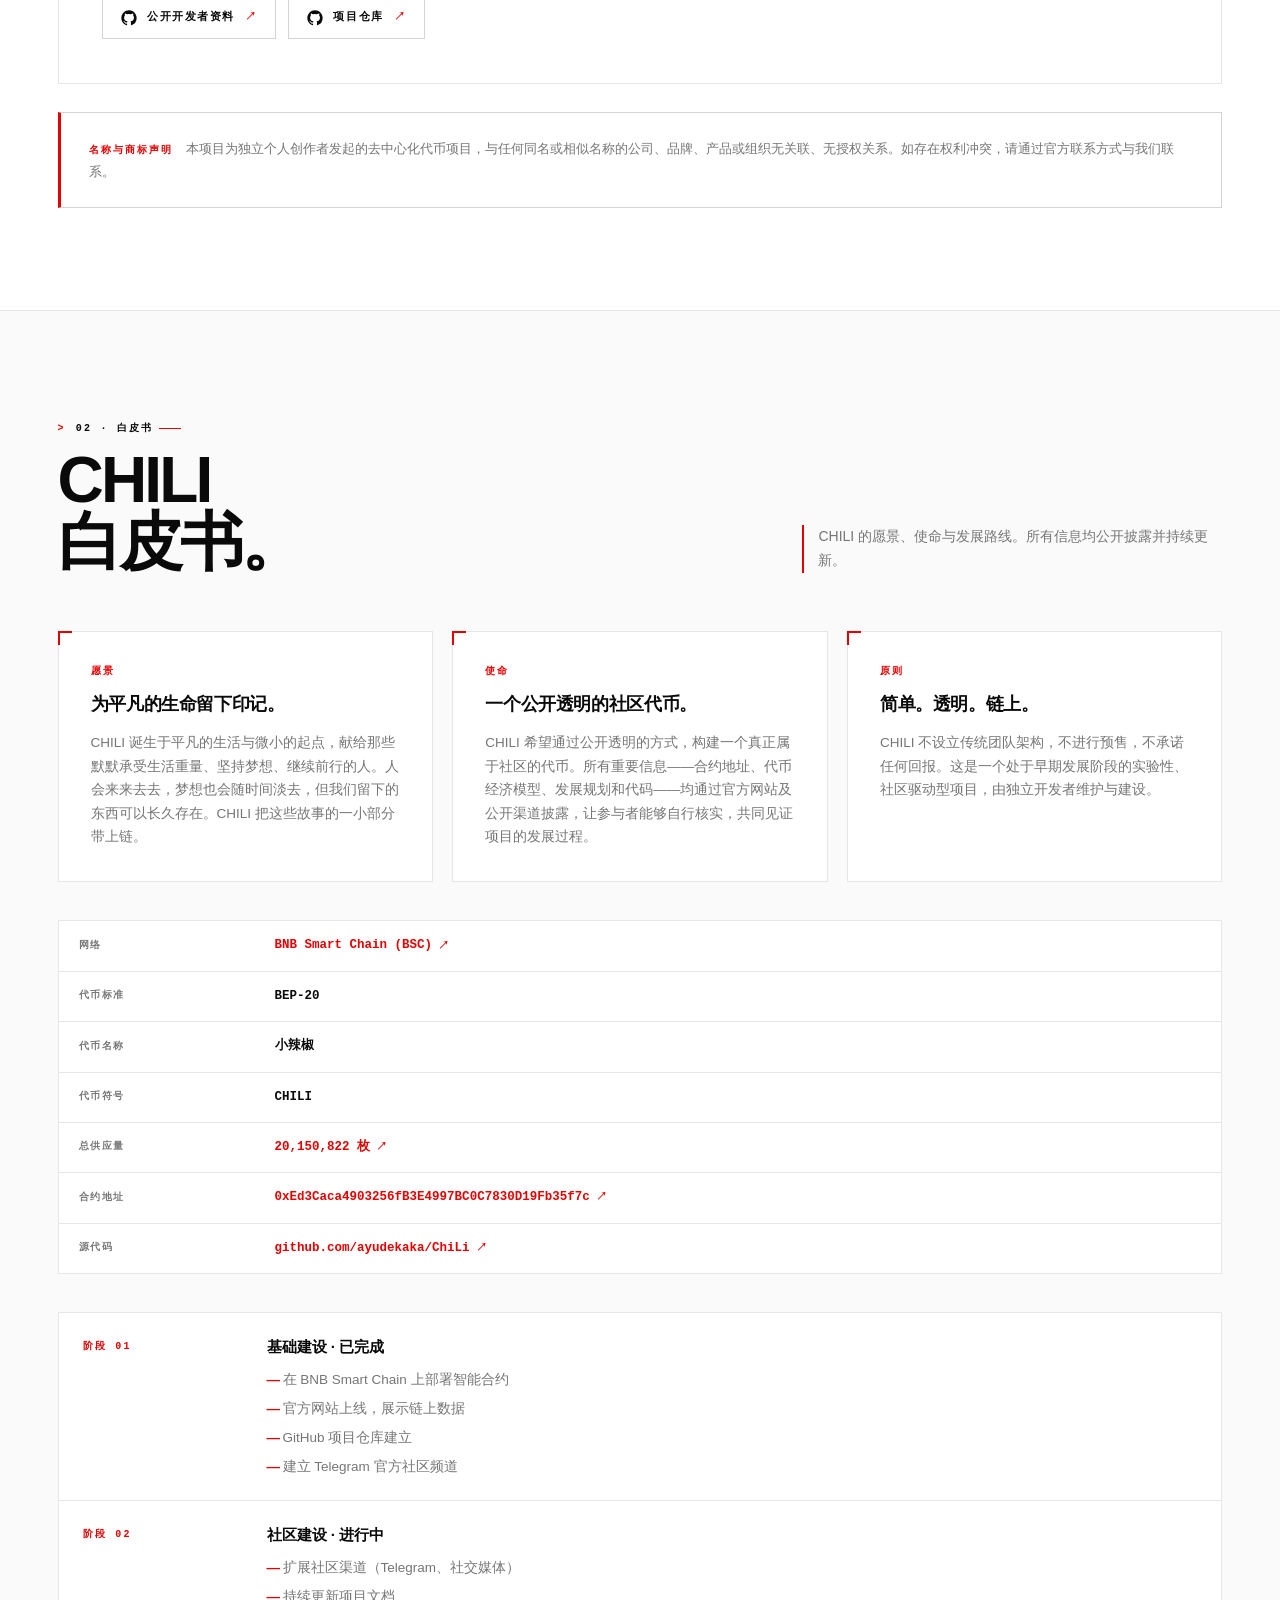
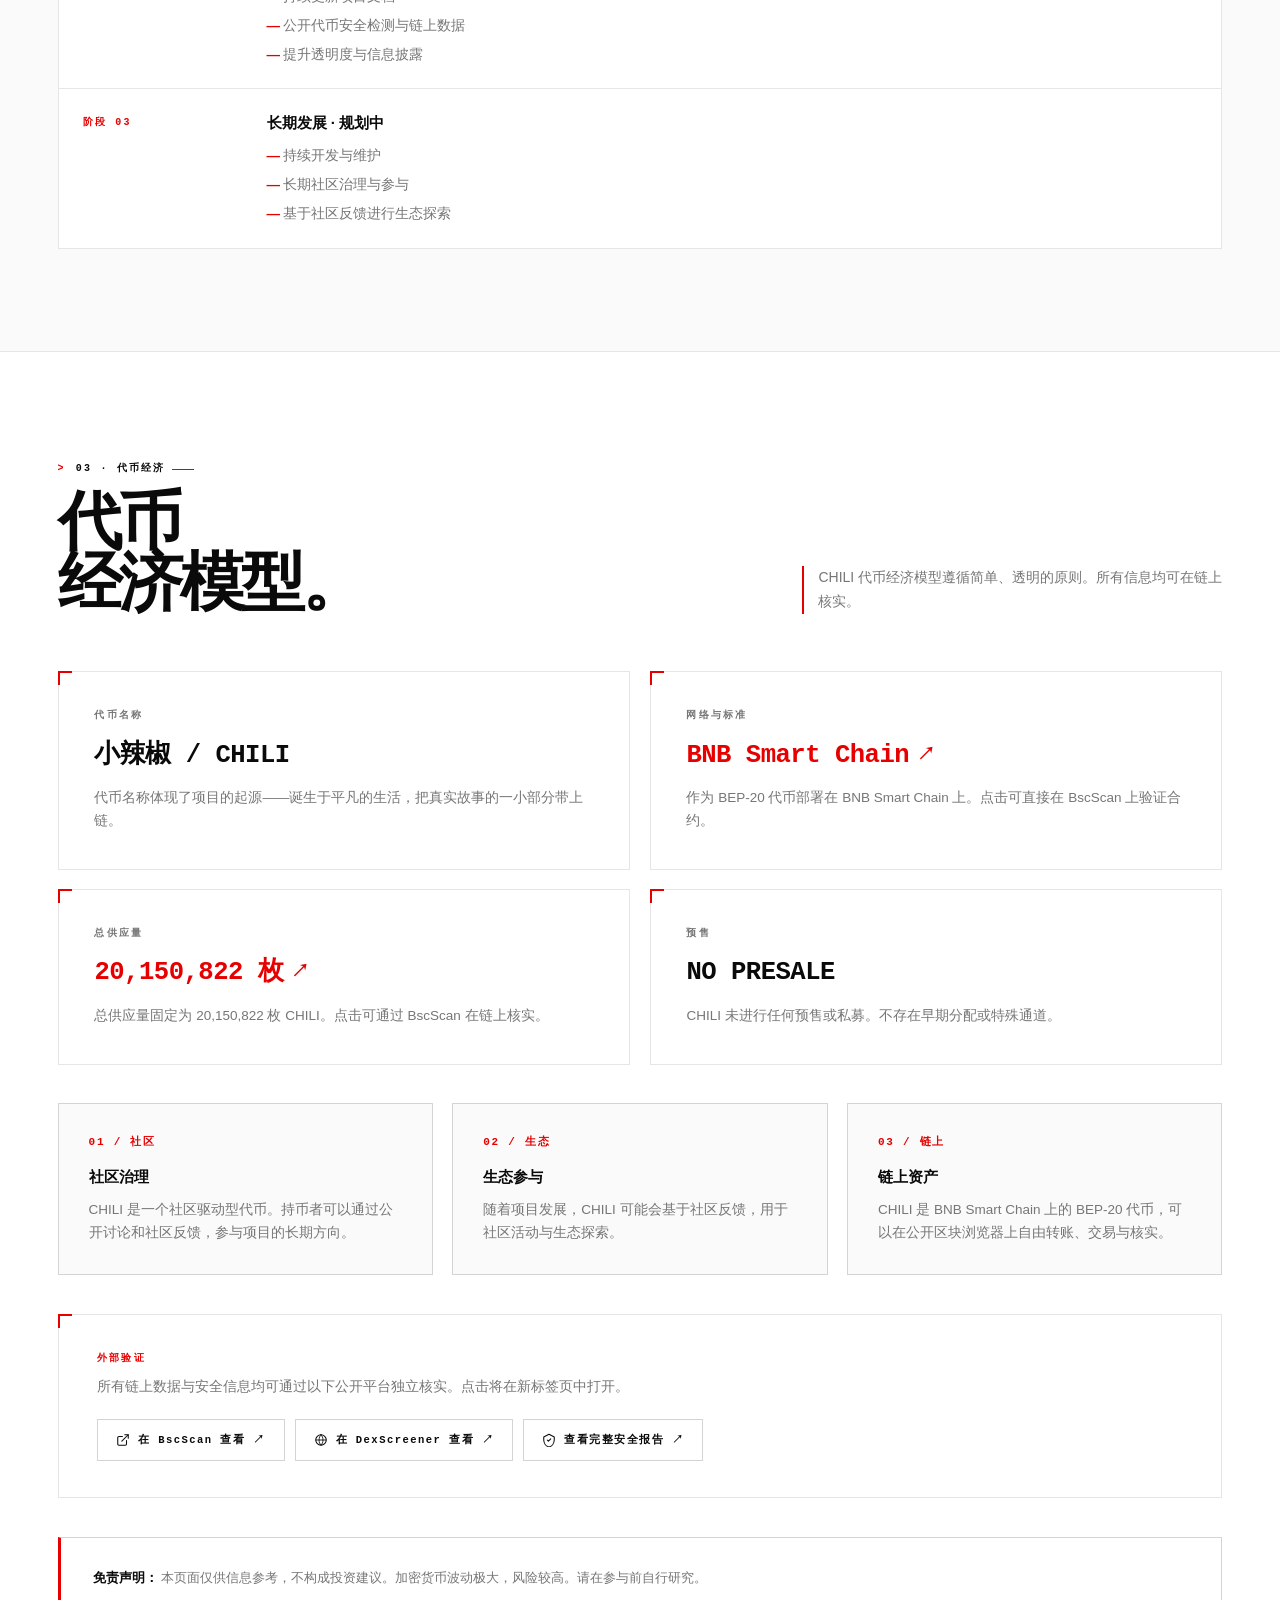
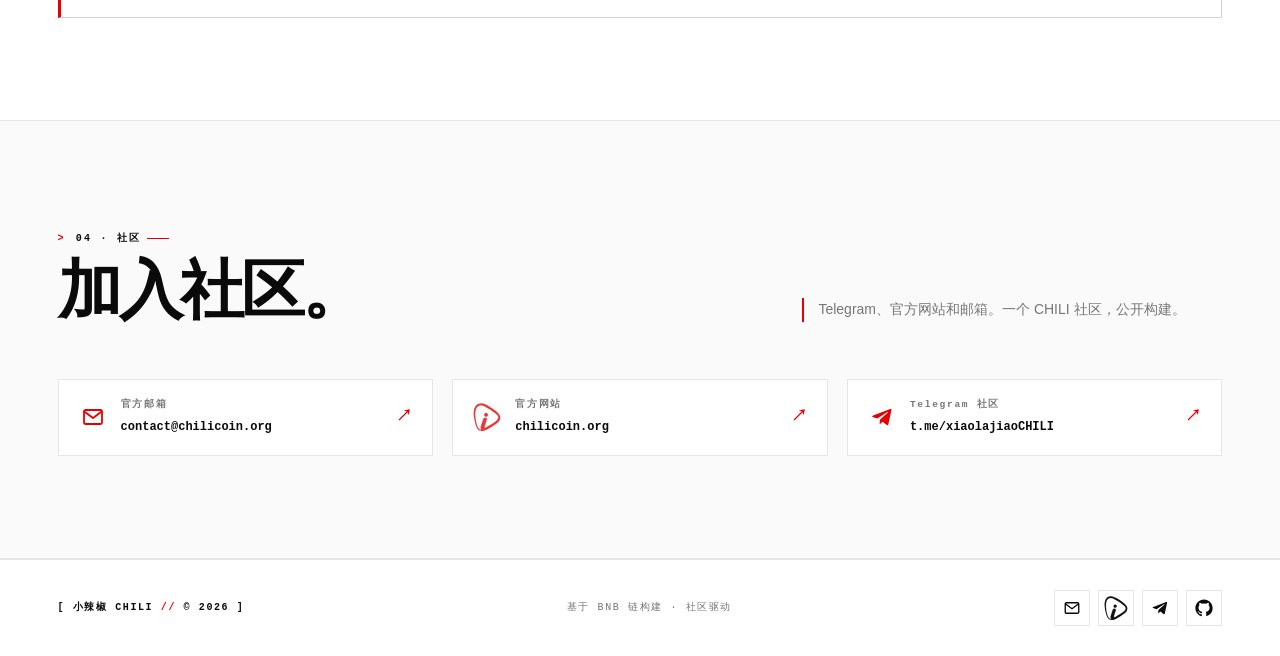
==== commit 0c86fa88: "index.html" ====
--- a/index.html
+++ b/index.html
@@ -5,9 +5,9 @@
 <meta name="viewport" content="width=device-width, initial-scale=1.0">
 <title>小辣椒 CHILI 官方网站</title>
 
-<meta name="description" content="小辣椒 CHILI - 基于 BNB 链构建的社区驱动型代币。简单、透明、链上。">
+<meta name="description" content="小辣椒 CHILI - 基于 BNB Smart Chain 构建的 BEP-20 代币。简单、透明、链上。">
 <meta property="og:title" content="小辣椒 CHILI 官方网站">
-<meta property="og:description" content="基于 BNB 链构建的新一代社区代币。简单。透明。链上。">
+<meta property="og:description" content="基于 BNB Smart Chain 构建的 BEP-20 代币。简单。透明。链上。">
 <meta property="og:type" content="website">
 <meta property="og:url" content="https://chilicoin.org">
 <meta name="twitter:card" content="summary_large_image">
@@ -1507,9 +1507,9 @@
       <i class="dot"></i>
       <span data-en="SYSTEM ONLINE" data-zh="系统在线">系统在线</span>
     </span>
-    <span class="topbar-item" data-en-html="CHILI/USDT · <b>LIVE</b>"
-          data-zh-html="CHILI/USDT · <b>实时</b>">
-      CHILI/USDT · <b>实时</b>
+    <span class="topbar-item" data-en-html="CHILI · BEP-20 · <b>BNB CHAIN</b>"
+          data-zh-html="CHILI · BEP-20 · <b>BNB 链</b>">
+      CHILI · BEP-20 · <b>BNB 链</b>
     </span>
   </div>
 </div>
@@ -1535,7 +1535,7 @@
         <button type="button" data-lang="zh" class="active">中文</button>
       </div>
       <a class="nav-cta"
-         href="https://dexscreener.com/bsc/0xEd3Caca4903256fB3E4997BC0C7830D19Fb35f7c"
+         href="https://pancakeswap.finance/swap?outputCurrency=0xEd3Caca4903256fB3E4997BC0C7830D19Fb35f7c"
          target="_blank" rel="noopener"
          data-en="BUY CHILI ↗" data-zh="购买 CHILI ↗">
         购买 CHILI ↗
@@ -1557,13 +1557,13 @@
       </div>
       <h1 class="hero-title">CHI<span>LI</span></h1>
       <p class="hero-desc"
-         data-en="A next-generation community token built on BNB Chain. Simple. Transparent. On-chain."
-         data-zh="基于 BNB 链构建的新一代社区代币。简单。透明。链上。">
-        基于 BNB 链构建的新一代社区代币。简单。透明。链上。
+         data-en="A BEP-20 token deployed on BNB Smart Chain. Simple. Transparent. On-chain."
+         data-zh="基于 BNB Smart Chain 构建的 BEP-20 代币。简单。透明。链上。">
+        基于 BNB Smart Chain 构建的 BEP-20 代币。简单。透明。链上。
       </p>
       <div class="hero-actions">
         <a class="btn btn-primary"
-           href="https://dexscreener.com/bsc/0xEd3Caca4903256fB3E4997BC0C7830D19Fb35f7c"
+           href="https://pancakeswap.finance/swap?outputCurrency=0xEd3Caca4903256fB3E4997BC0C7830D19Fb35f7c"
            target="_blank" rel="noopener"
            data-en="▶ BUY CHILI" data-zh="▶ 购买 CHILI">
           ▶ 购买 CHILI
@@ -1650,9 +1650,9 @@
         </h2>
       </div>
       <p class="section-lead"
-         data-en="CHILI was initiated and created by an independent developer. The project is at an early stage, and everything important is disclosed in public."
-         data-zh="CHILI 由独立开发者发起创建，项目处于早期阶段，重要信息全部公开披露。">
-        CHILI 由独立开发者发起创建，项目处于早期阶段，重要信息全部公开披露。
+         data-en="CHILI was initiated and created by an independent developer. The project is at an early stage. Project information is maintained through the official website and public channels."
+         data-zh="CHILI 由独立开发者发起创建，项目处于早期阶段。项目相关信息通过官方网站及公开渠道持续更新。">
+        CHILI 由独立开发者发起创建，项目处于早期阶段。项目相关信息通过官方网站及公开渠道持续更新。
       </p>
     </div>
 
@@ -1671,9 +1671,9 @@
       </p>
 
       <div class="about-body">
-        <p data-en="CHILI was initiated and is maintained by an independent developer, with no traditional team structure. The project is at an early stage, and the founder is responsible for smart contract deployment, website development, documentation, and community operations."
-           data-zh="小辣椒 CHILI 由独立开发者发起创建并维护，不设立传统团队架构，目前处于早期发展阶段。创始人负责智能合约部署、官方网站建设、项目文档维护及社区运营。">
-          小辣椒 CHILI 由独立开发者发起创建并维护，不设立传统团队架构，目前处于早期发展阶段。创始人负责智能合约部署、官方网站建设、项目文档维护及社区运营。
+        <p data-en="CHILI was initiated and is maintained by an independent developer, with no traditional team structure. The project is at an early stage, and the independent developer is responsible for smart contract deployment, website development, documentation, and community operations."
+           data-zh="小辣椒 CHILI 由独立开发者发起创建并维护，不设立传统团队架构，目前处于早期发展阶段。独立开发者负责智能合约部署、官方网站建设、项目文档维护及社区运营。">
+          小辣椒 CHILI 由独立开发者发起创建并维护，不设立传统团队架构，目前处于早期发展阶段。独立开发者负责智能合约部署、官方网站建设、项目文档维护及社区运营。
         </p>
 
         <p data-en="All key information — contract address, tokenomics, roadmap, and code — is continuously updated through the official website and public channels. CHILI is a community-driven token, built in public with all participants."
@@ -1686,11 +1686,11 @@
         <a class="about-cta-link"
            href="https://github.com/ayudekaka"
            target="_blank" rel="noopener"
-           aria-label="创始人 GitHub">
+           aria-label="公开开发者资料">
           <svg viewBox="0 0 24 24" fill="currentColor" xmlns="http://www.w3.org/2000/svg" aria-hidden="true">
             <path d="M12 .5C5.73.5.5 5.73.5 12c0 5.08 3.29 9.39 7.86 10.91.58.11.79-.25.79-.56 0-.28-.01-1.02-.02-2-3.2.7-3.88-1.54-3.88-1.54-.53-1.34-1.29-1.7-1.29-1.7-1.05-.72.08-.71.08-.71 1.16.08 1.78 1.19 1.78 1.19 1.03 1.77 2.71 1.26 3.37.96.1-.75.4-1.26.73-1.55-2.55-.29-5.24-1.28-5.24-5.69 0-1.26.45-2.29 1.19-3.1-.12-.29-.52-1.46.11-3.05 0 0 .97-.31 3.18 1.18a11.1 11.1 0 0 1 5.8 0c2.2-1.49 3.17-1.18 3.17-1.18.63 1.59.23 2.76.11 3.05.74.81 1.19 1.84 1.19 3.1 0 4.42-2.69 5.39-5.25 5.68.41.35.78 1.05.78 2.12 0 1.53-.01 2.77-.01 3.15 0 .31.21.68.8.56A11.5 11.5 0 0 0 23.5 12C23.5 5.73 18.27.5 12 .5z"/>
           </svg>
-          <span data-en="FOUNDER GITHUB" data-zh="创始人 GitHub">创始人 GitHub</span>
+          <span data-en="PUBLIC DEVELOPER PROFILE" data-zh="公开开发者资料">公开开发者资料</span>
         </a>
 
         <a class="about-cta-link"
@@ -1822,8 +1822,8 @@
           <ul>
             <li data-en="Smart contract deployment on BNB Smart Chain" data-zh="在 BNB Smart Chain 上部署智能合约">在 BNB Smart Chain 上部署智能合约</li>
             <li data-en="Official website launch with on-chain data display" data-zh="官方网站上线，展示链上数据">官方网站上线，展示链上数据</li>
-            <li data-en="Source code open-sourced on GitHub" data-zh="源代码在 GitHub 开源">源代码在 GitHub 开源</li>
-            <li data-en="Initial community channels established" data-zh="建立基础社区渠道">建立基础社区渠道</li>
+            <li data-en="GitHub project repository established" data-zh="GitHub 项目仓库建立">GitHub 项目仓库建立</li>
+            <li data-en="Official Telegram community channel established" data-zh="建立 Telegram 官方社区频道">建立 Telegram 官方社区频道</li>
           </ul>
         </div>
       </div>
@@ -1970,7 +1970,7 @@
           <span data-en="VIEW ON BSCSCAN ↗" data-zh="在 BscScan 查看 ↗">在 BscScan 查看 ↗</span>
         </a>
         <a class="verify-action"
-           href="https://dexscreener.com/bsc/0xEd3Caca4903256fB3E4997BC0C7830D19Fb35f7c"
+           href="https://pancakeswap.finance/swap?outputCurrency=0xEd3Caca4903256fB3E4997BC0C7830D19Fb35f7c"
            target="_blank" rel="noopener">
           <svg viewBox="0 0 24 24" fill="none" xmlns="http://www.w3.org/2000/svg">
             <circle cx="12" cy="12" r="9" stroke="currentColor" stroke-width="1.8"/>
@@ -2078,7 +2078,7 @@
       基于 BNB 链构建 · 社区驱动
     </span>
     <div class="footer-links">
-      <a href="mailto:contact@chilicoin.org" aria-label="Email" title="Email">
+      <a href="mailto:contact@chilicoin.org" target="_blank" rel="noopener" aria-label="Email" title="Email">
         <svg viewBox="0 0 24 24" fill="none" xmlns="http://www.w3.org/2000/svg">
           <rect x="3" y="5" width="18" height="14" rx="1.5" stroke="currentColor" stroke-width="1.8"/>
           <path d="M4 7L12 13L20 7" stroke="currentColor" stroke-width="1.8" stroke-linecap="round" stroke-linejoin="round"/>
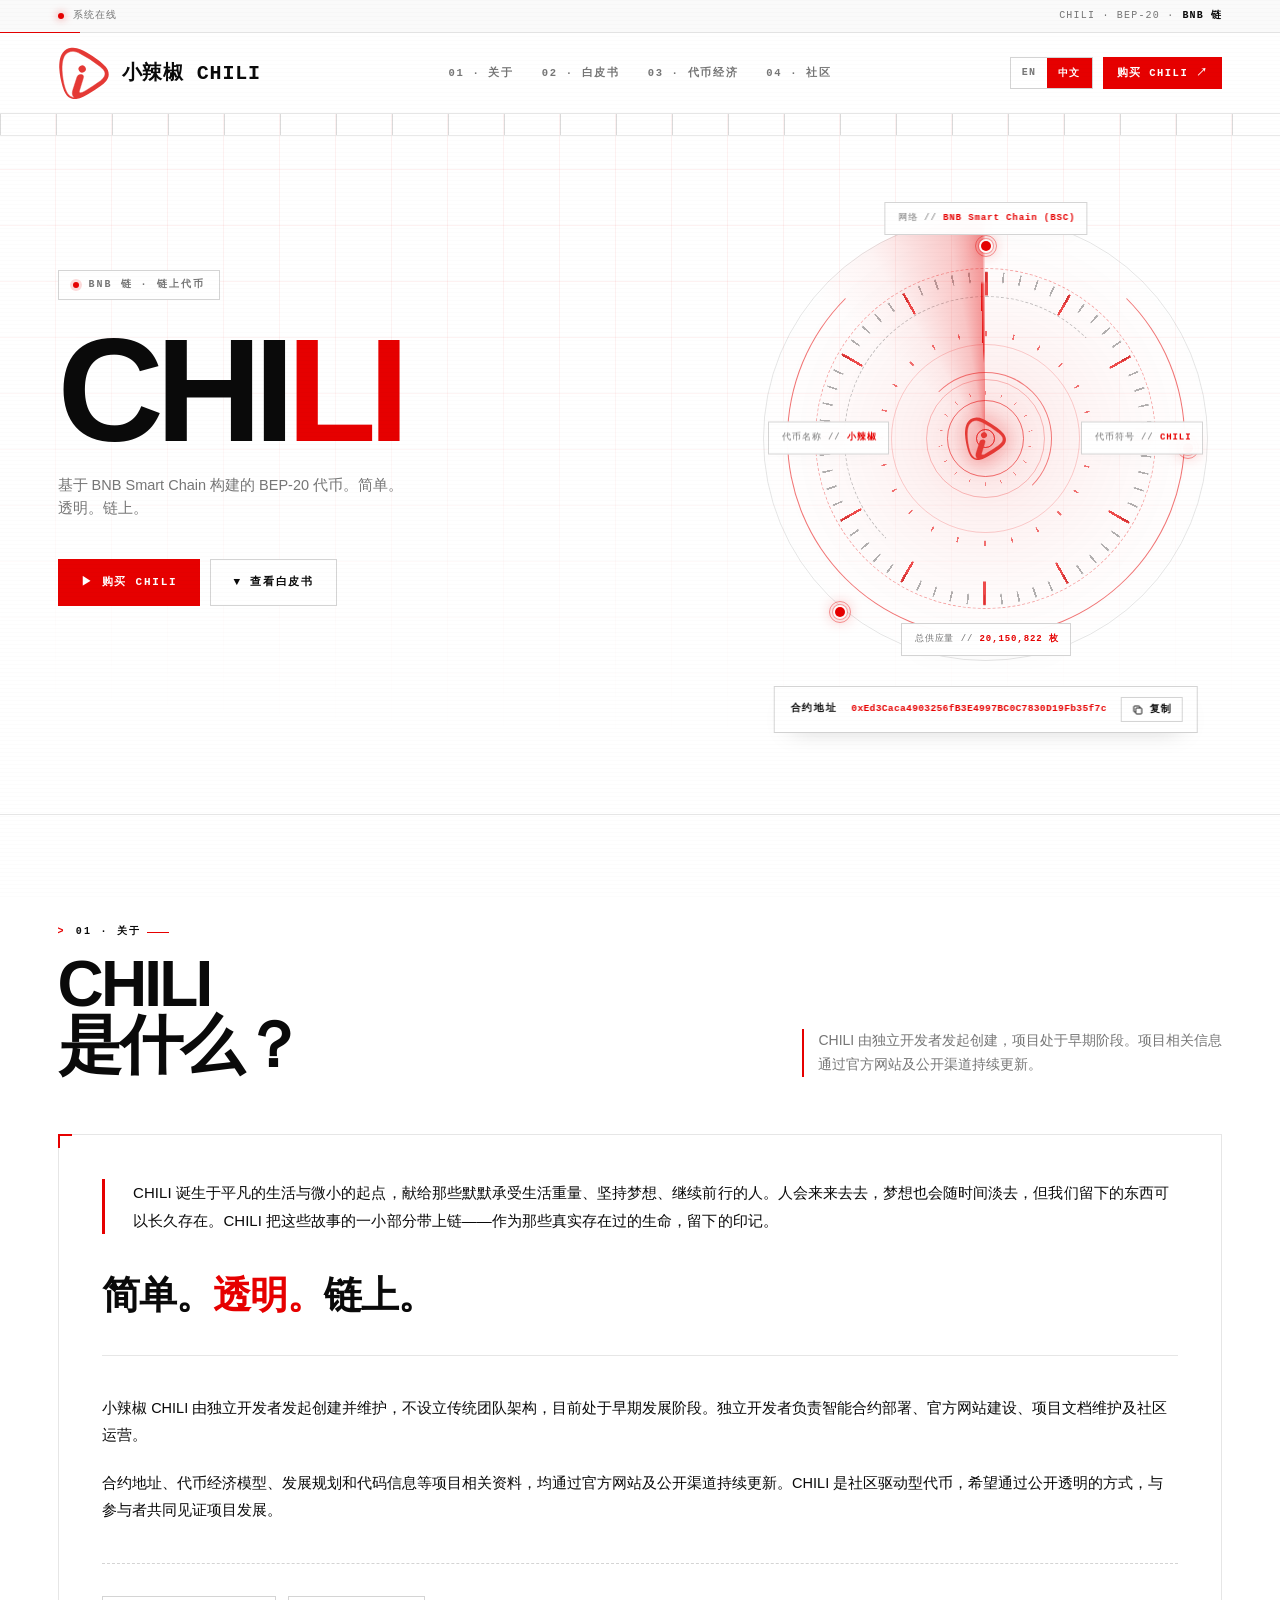
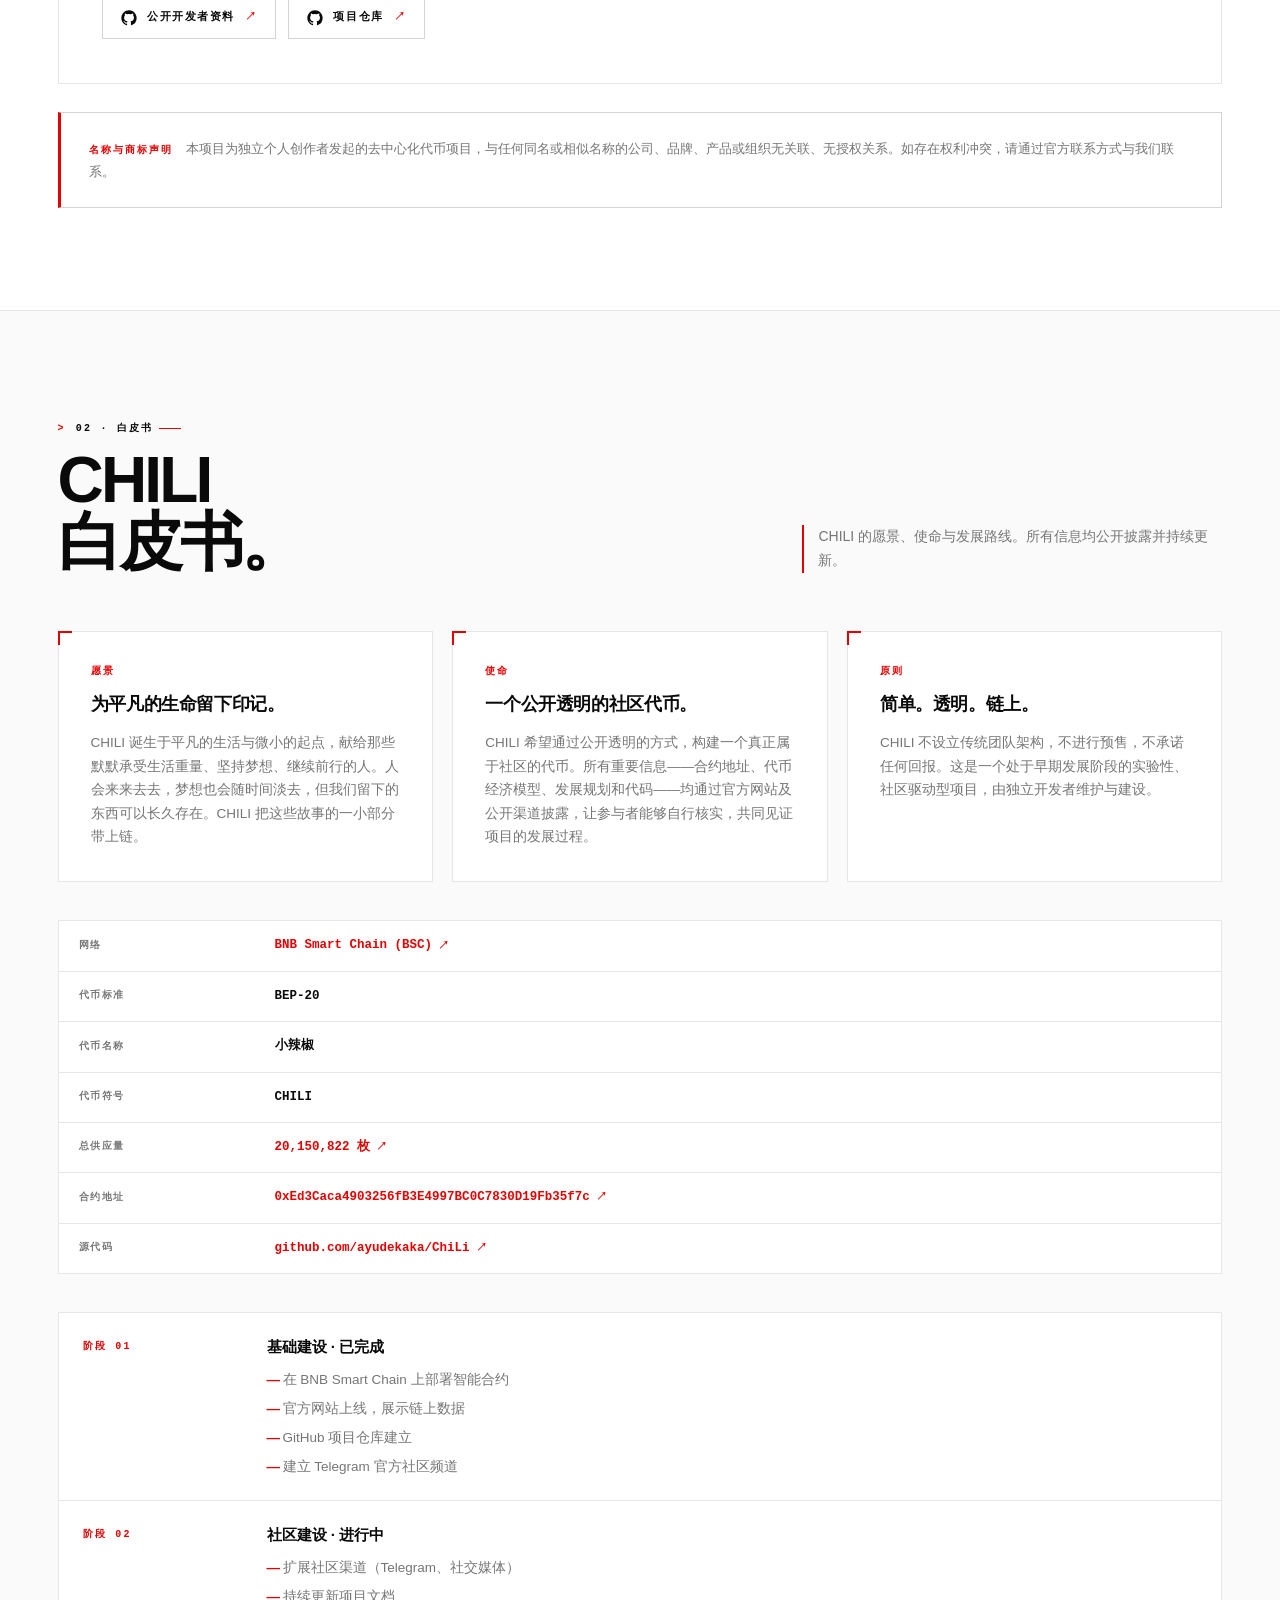
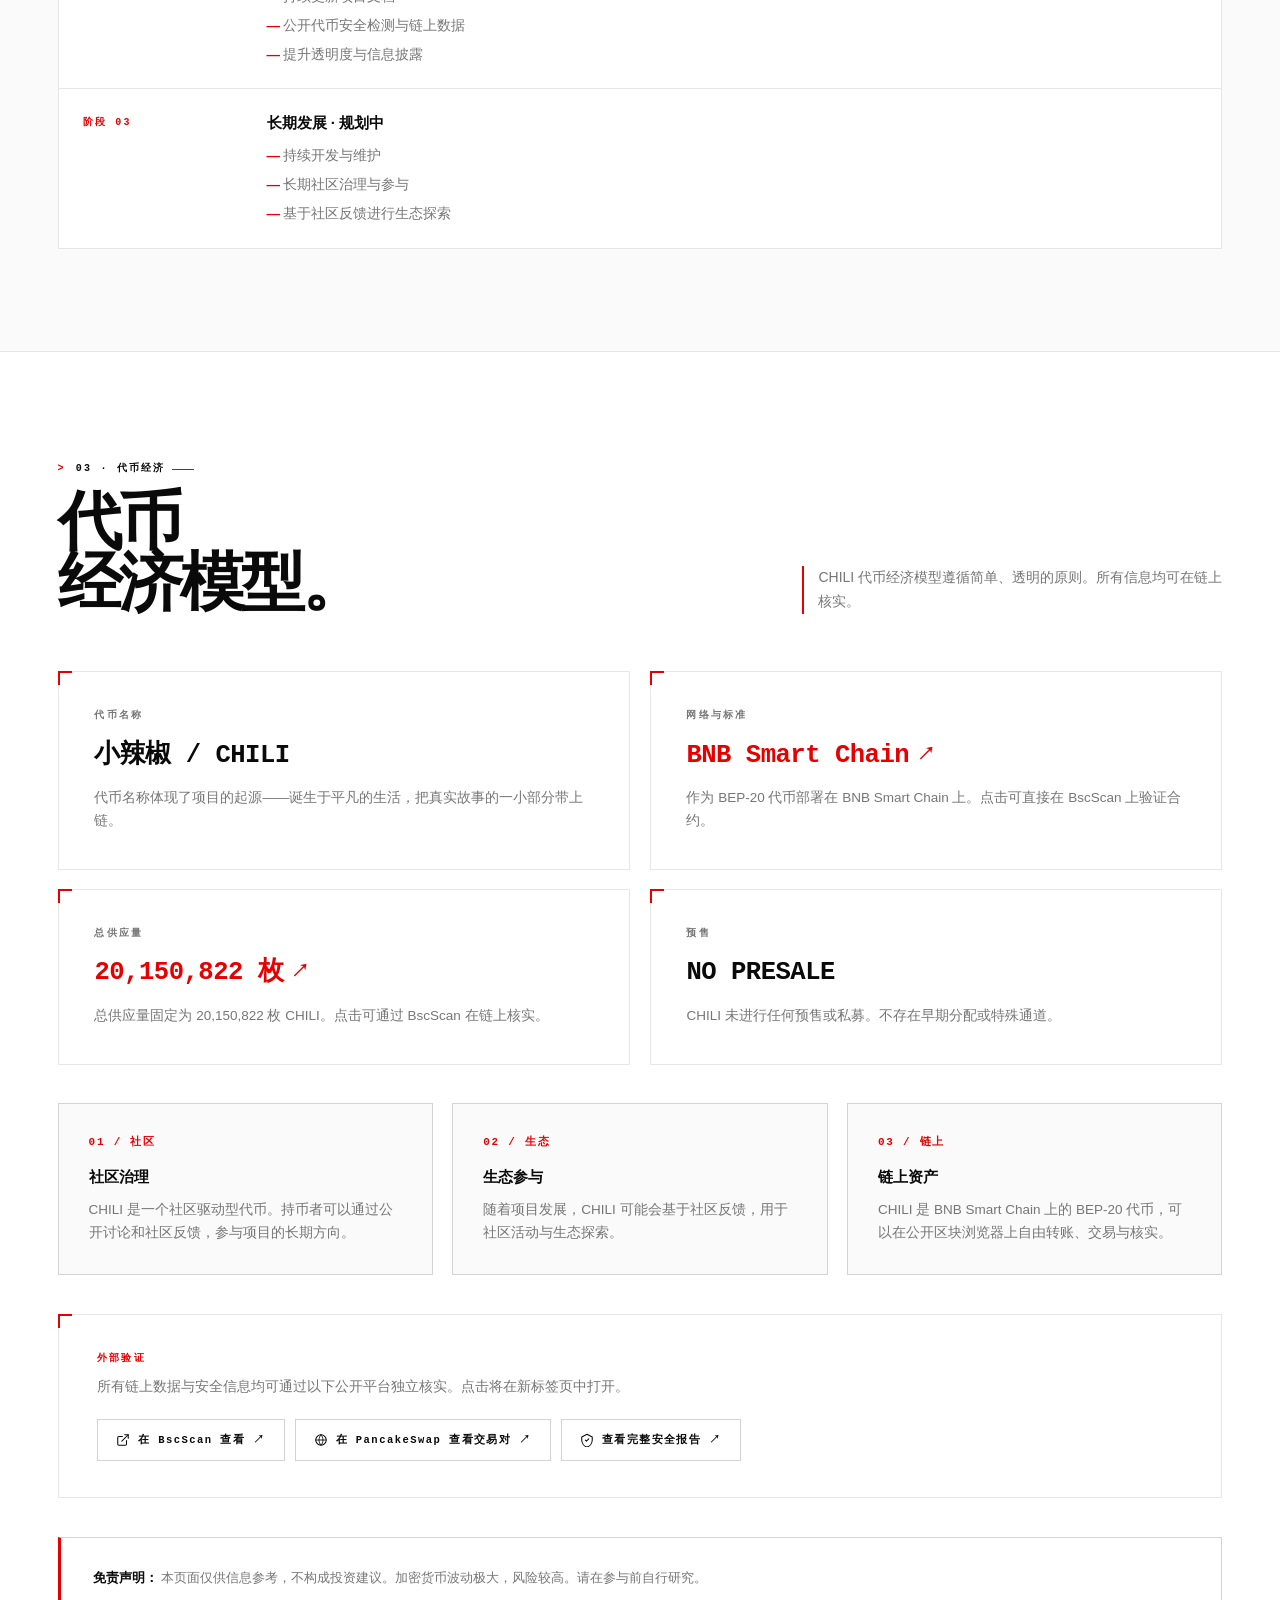
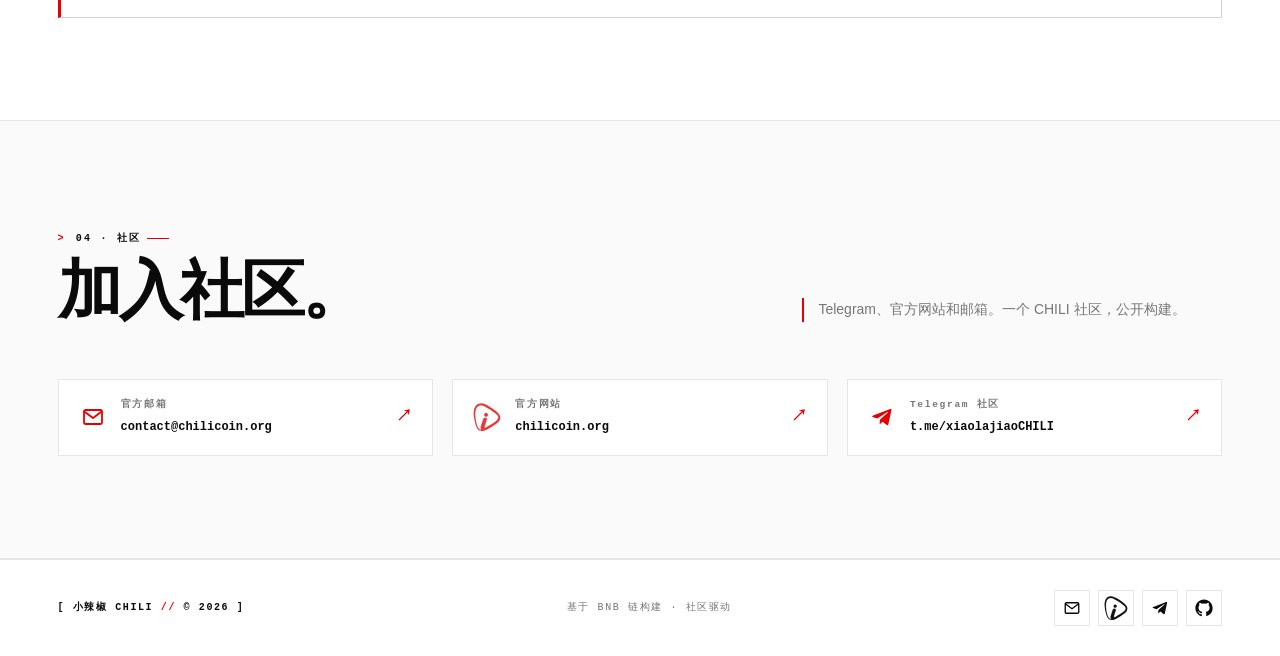
==== commit 3d396384: "index.html Refine project description and update PancakeSwap link for accuracy." ====
--- a/index.html
+++ b/index.html
@@ -5,7 +5,7 @@
 <meta name="viewport" content="width=device-width, initial-scale=1.0">
 <title>小辣椒 CHILI 官方网站</title>
 
-<meta name="description" content="小辣椒 CHILI - 基于 BNB Smart Chain 构建的 BEP-20 代币。简单、透明、链上。">
+<meta name="description" content="小辣椒 CHILI - 基于 BNB Smart Chain 构建的 BEP-20 代币。简单。透明。链上。">
 <meta property="og:title" content="小辣椒 CHILI 官方网站">
 <meta property="og:description" content="基于 BNB Smart Chain 构建的 BEP-20 代币。简单。透明。链上。">
 <meta property="og:type" content="website">
@@ -27,11 +27,9 @@
 
 :root{
   --red:      #e60000;
-  --red-hi:   #ff2b2b;
   --red-deep: #8f0000;
 
   --ink:      #0a0a0a;
-  --ink-2:    #1c1c1c;
   --muted:    #767676;
   --muted-2:  #a3a3a3;
 
@@ -1388,7 +1386,6 @@
   }
   .readout-2{ top: 45%; left: 0; transform: translateY(-50%); }
   .readout-5{ top: 45%; right: 0; transform: translateY(-50%); }
-  .readout-3{ bottom: 4%; left: 50%; transform: translateX(-50%); }
 
   .contract-strip{
     bottom: -70px;
@@ -1650,7 +1647,7 @@
         </h2>
       </div>
       <p class="section-lead"
-         data-en="CHILI was initiated and created by an independent developer. The project is at an early stage. Project information is maintained through the official website and public channels."
+         data-en="CHILI was initiated by an independent developer and is currently at an early stage. Project information is maintained through the official website and public channels."
          data-zh="CHILI 由独立开发者发起创建，项目处于早期阶段。项目相关信息通过官方网站及公开渠道持续更新。">
         CHILI 由独立开发者发起创建，项目处于早期阶段。项目相关信息通过官方网站及公开渠道持续更新。
       </p>
@@ -1970,13 +1967,13 @@
           <span data-en="VIEW ON BSCSCAN ↗" data-zh="在 BscScan 查看 ↗">在 BscScan 查看 ↗</span>
         </a>
         <a class="verify-action"
-           href="https://pancakeswap.finance/swap?outputCurrency=0xEd3Caca4903256fB3E4997BC0C7830D19Fb35f7c"
+           href="https://pancakeswap.finance/info/v2/pairs/0xe42cc61a676755c61e9821889acb3a4bc8a43623"
            target="_blank" rel="noopener">
           <svg viewBox="0 0 24 24" fill="none" xmlns="http://www.w3.org/2000/svg">
             <circle cx="12" cy="12" r="9" stroke="currentColor" stroke-width="1.8"/>
             <path d="M3.5 12H20.5M12 3C14.2 5.4 15.3 8.4 15.3 12C15.3 15.6 14.2 18.6 12 21C9.8 18.6 8.7 15.6 8.7 12C8.7 8.4 9.8 5.4 12 3Z" stroke="currentColor" stroke-width="1.5" stroke-linecap="round"/>
           </svg>
-          <span data-en="VIEW ON DEXSCREENER ↗" data-zh="在 DexScreener 查看 ↗">在 DexScreener 查看 ↗</span>
+          <span data-en="VIEW TRADING PAIR ON PANCAKESWAP ↗" data-zh="在 PancakeSwap 查看交易对 ↗">在 PancakeSwap 查看交易对 ↗</span>
         </a>
         <a class="verify-action"
            href="https://console.gopluslabs.io/token-security/56/0xed3caca4903256fb3e4997bc0c7830d19fb35f7c"
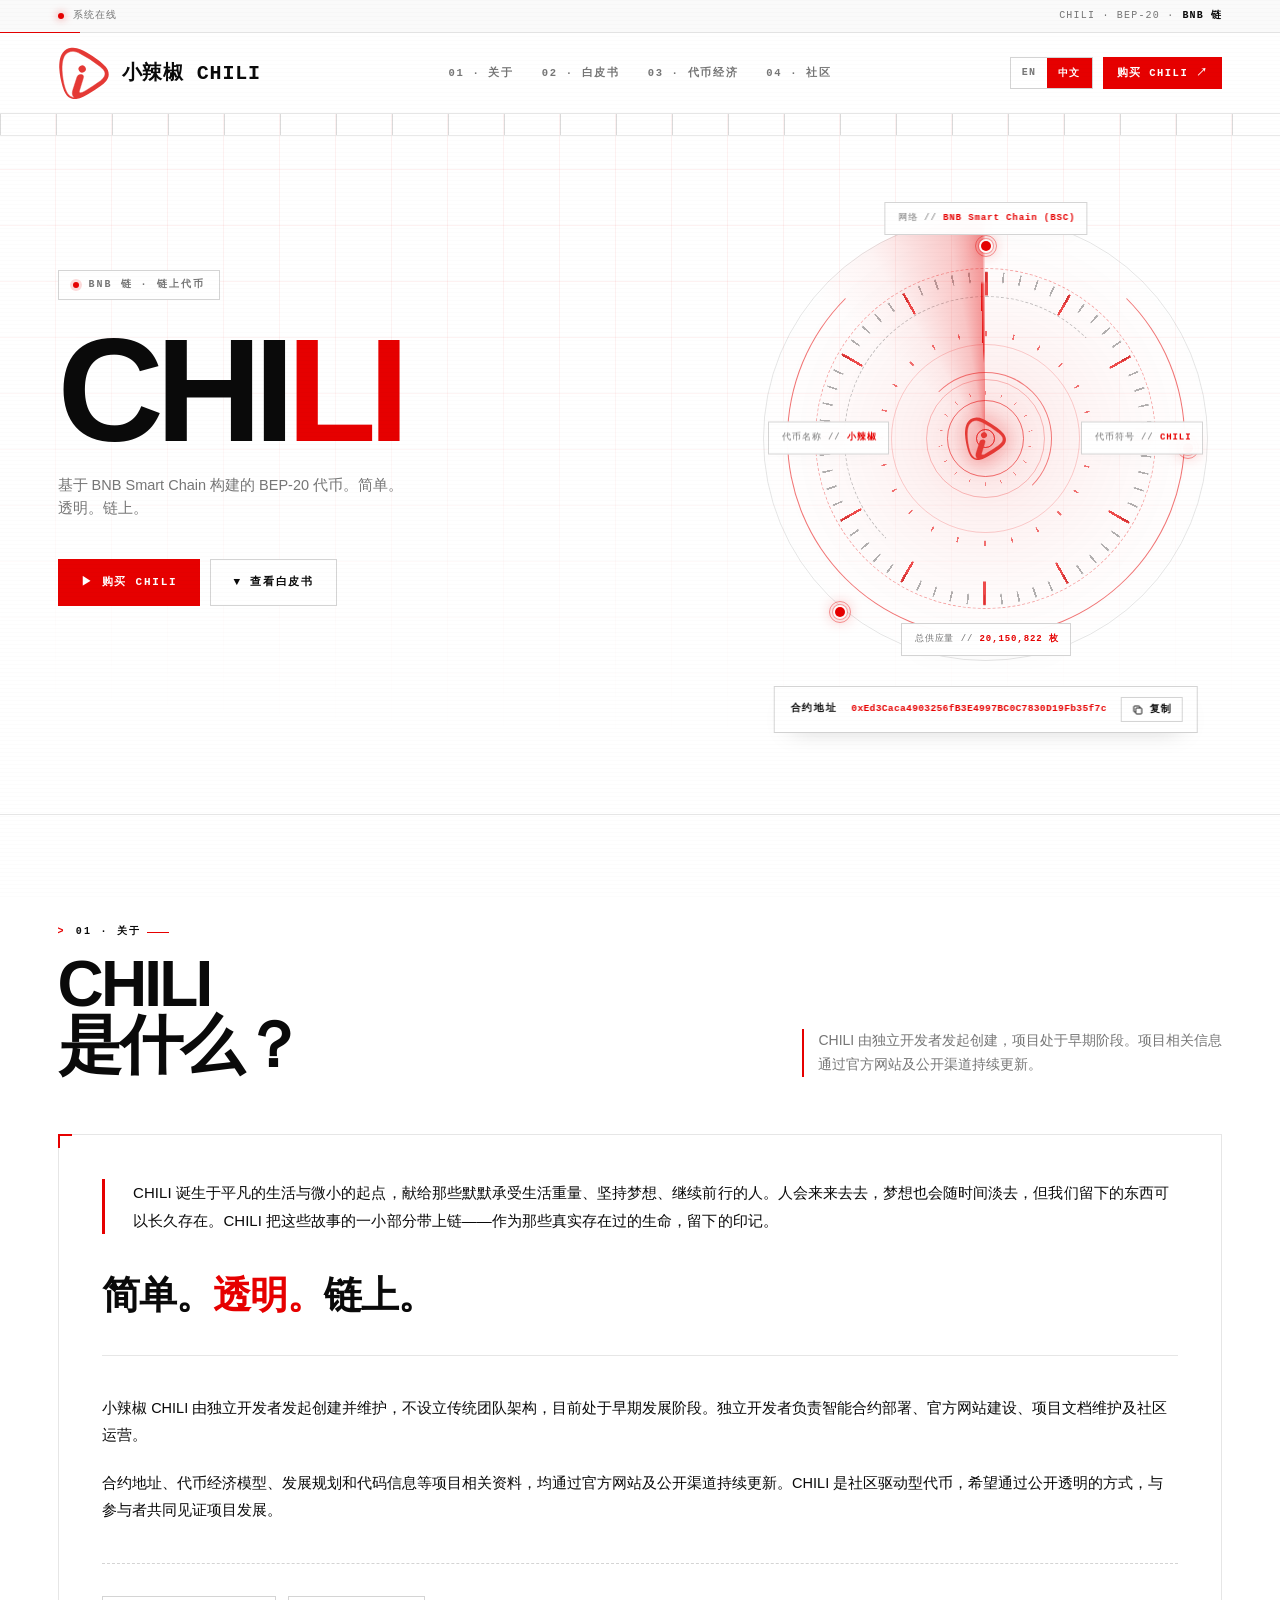
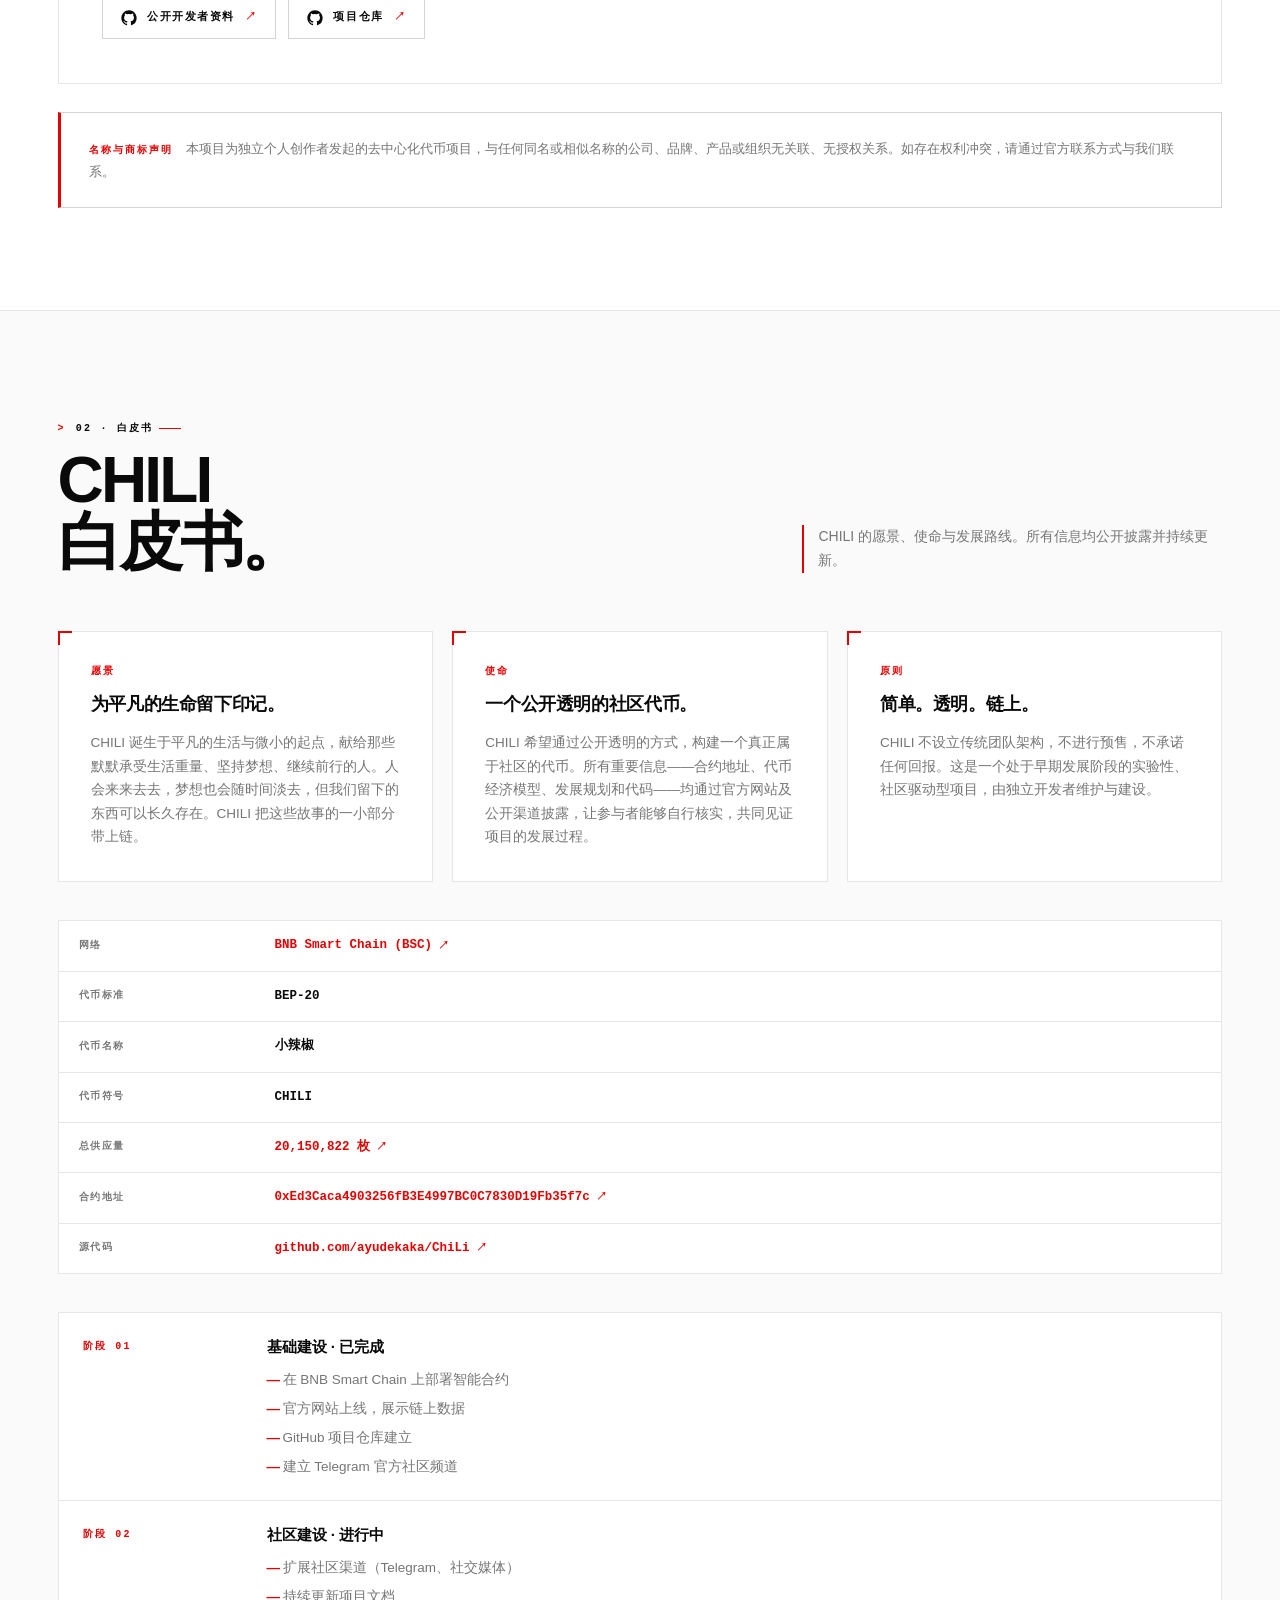
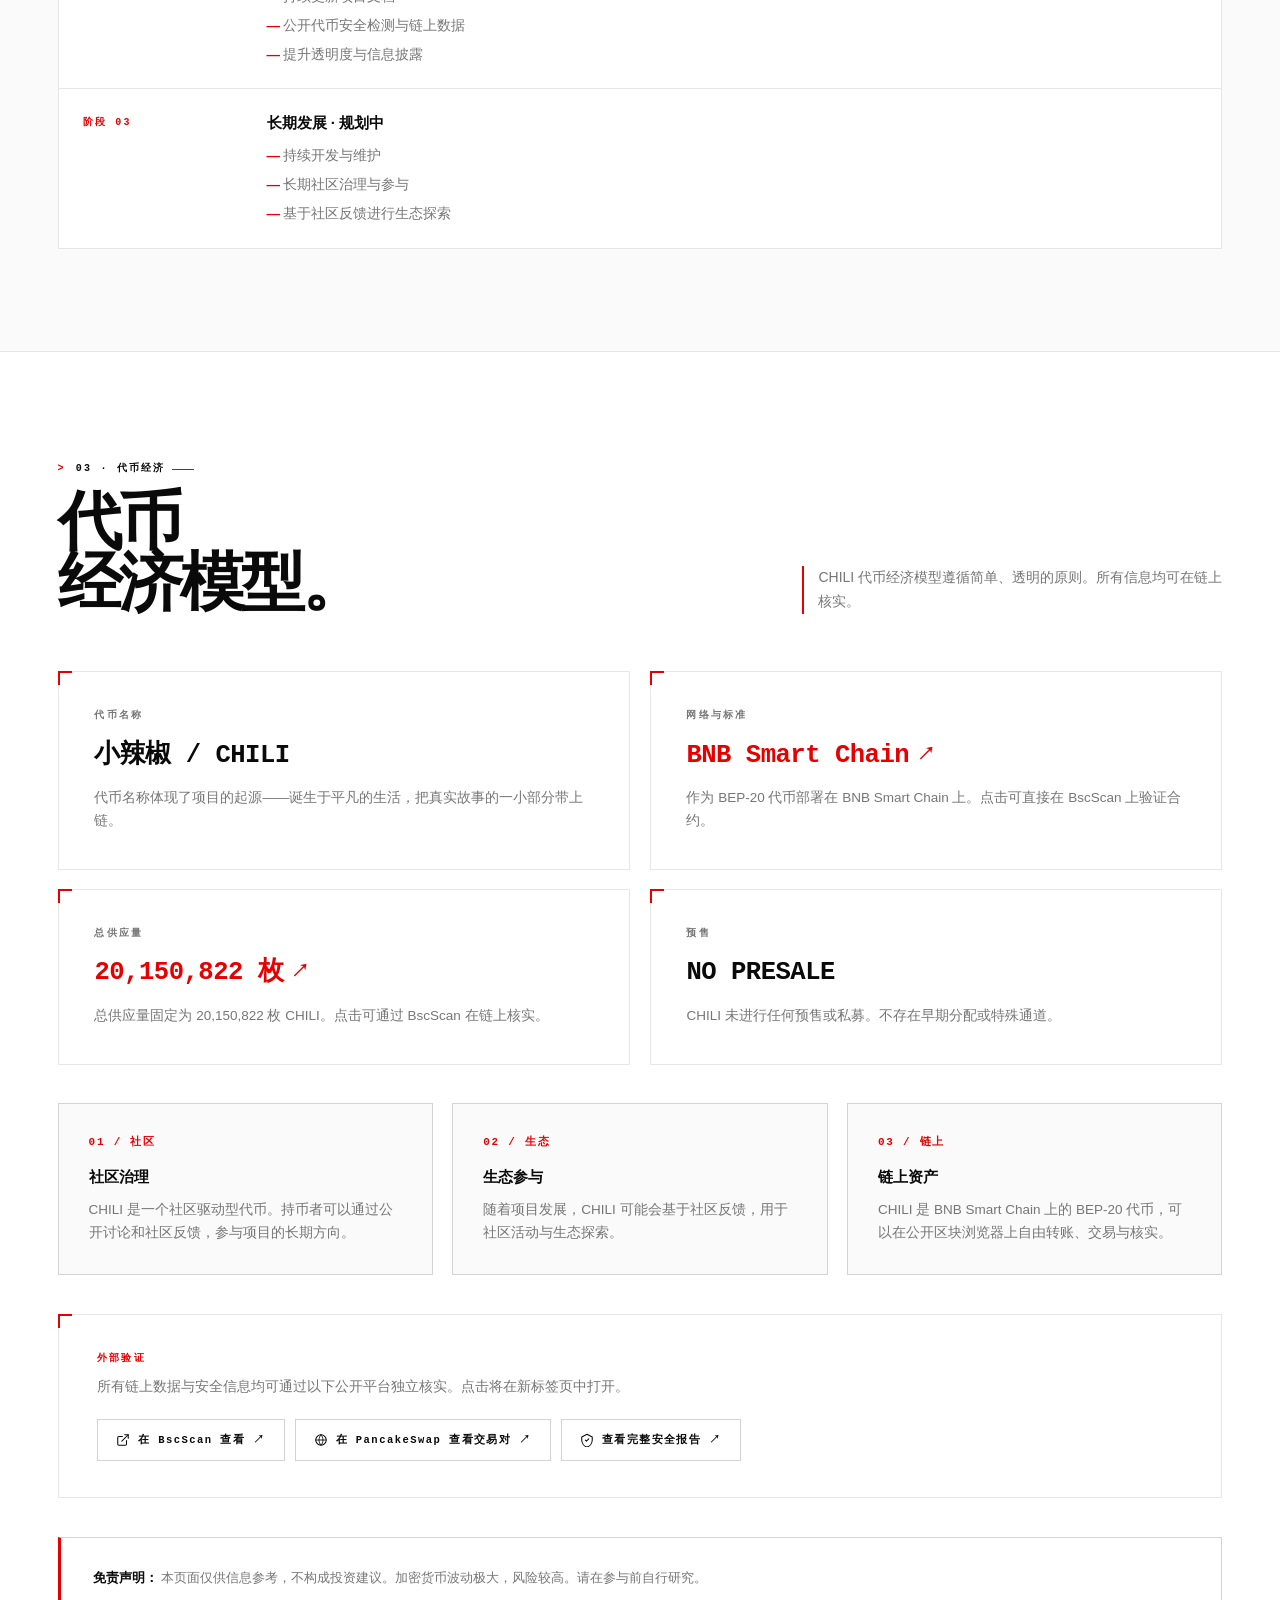
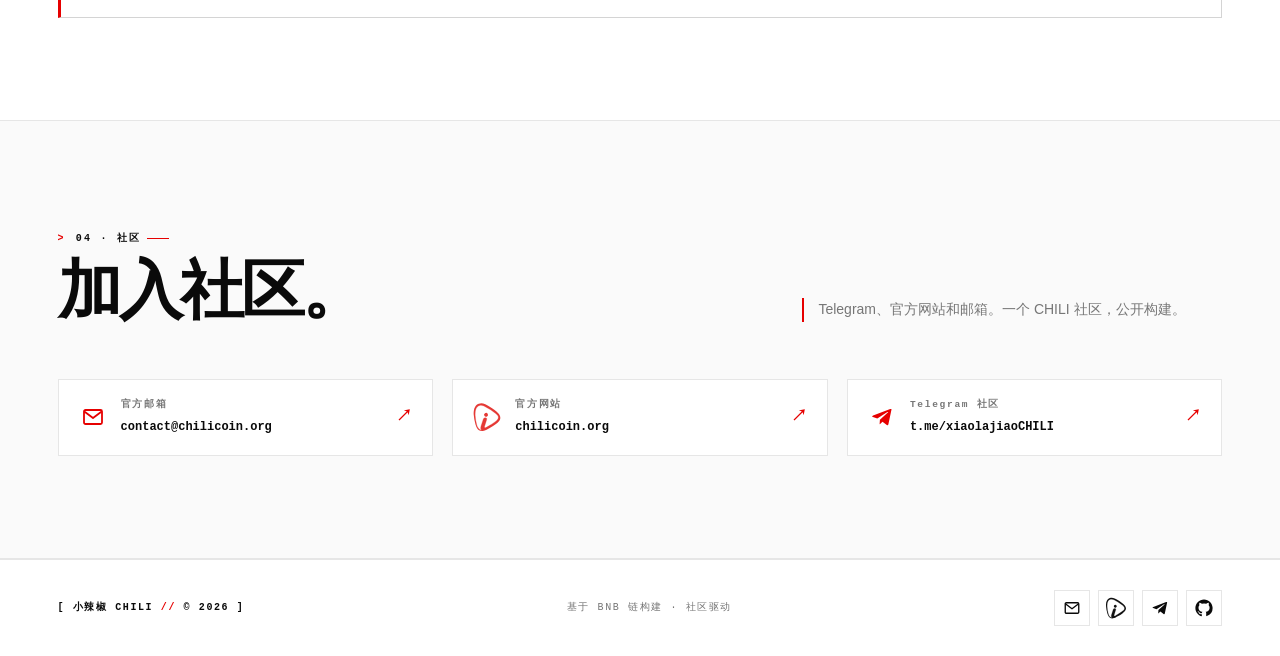
==== commit 90438b06: "Change logo image source in index.html" ====
--- a/index.html
+++ b/index.html
@@ -2082,7 +2082,7 @@
         </svg>
       </a>
       <a href="https://chilicoin.org" target="_blank" rel="noopener" aria-label="Website" title="Website">
-        <img src="logo01-32x32.svg" alt="小辣椒 CHILI">
+        <img src="logo-black32.svg" alt="小辣椒 CHILI">
       </a>
       <a href="https://t.me/xiaolajiaoCHILI" target="_blank" rel="noopener" aria-label="Telegram" title="Telegram">
         <svg viewBox="0 0 24 24" fill="none" xmlns="http://www.w3.org/2000/svg">
